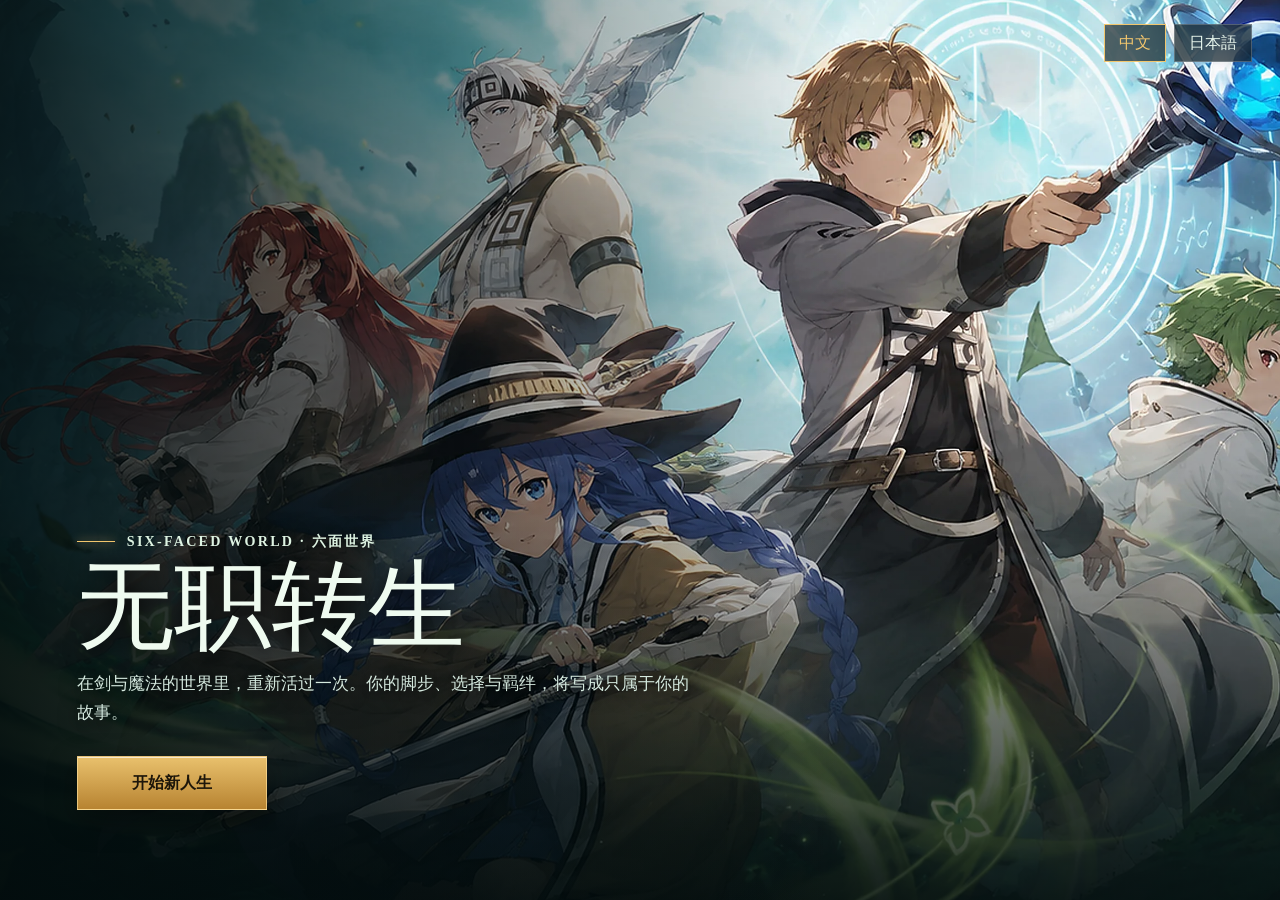
==== index.html @ 90b2d952 "Add playable web game homepage" ====
<!doctype html>
<html lang="zh-CN">
<head>
  <meta charset="utf-8">
  <meta name="viewport" content="width=device-width,initial-scale=1,maximum-scale=1,user-scalable=no">
  <meta name="theme-color" content="#091a1b">
  <title>无职转生：六面世界</title>
  <style>
    :root {
      --ink: #effbf0;
      --muted: #a8beb6;
      --gold: #f2c66d;
      --leaf: #80c98f;
      --mana: #65c9ed;
      --danger: #e66e68;
      --panel: rgba(8, 21, 22, .88);
      --line: rgba(223, 244, 222, .18);
    }
    * { box-sizing: border-box; }
    html, body { width: 100%; height: 100%; margin: 0; overflow: hidden; background: #071415; color: var(--ink); font-family: "Noto Sans SC", "Yu Gothic UI", "Microsoft YaHei UI", sans-serif; letter-spacing: 0; }
    button, input { font: inherit; }
    button { color: inherit; }
    button:focus-visible, input:focus-visible { outline: 2px solid var(--gold); outline-offset: 3px; }
    #game { position: fixed; inset: 0; background: #071415; }
    #game canvas { display: block; image-rendering: auto; }

    .screen { position: fixed; inset: 0; z-index: 30; transition: opacity .45s ease, visibility .45s; }
    .screen.hidden { opacity: 0; visibility: hidden; pointer-events: none; }
    #title-screen { overflow: hidden; background: #071415; }
    #title-screen::after { content: ""; position: absolute; inset: 0; background: linear-gradient(90deg, rgba(2, 12, 13, .88) 0%, rgba(2, 12, 13, .4) 36%, transparent 66%), linear-gradient(0deg, rgba(1, 9, 10, .78) 0%, transparent 48%); pointer-events: none; }
    .title-art { width: 100%; height: 100%; object-fit: cover; object-position: center; transform: scale(1.015); animation: breathe 12s ease-in-out infinite alternate; }
    @keyframes breathe { to { transform: scale(1.045); } }
    .title-copy { position: absolute; z-index: 2; left: clamp(28px, 6vw, 110px); bottom: clamp(40px, 10vh, 104px); width: min(620px, 74vw); text-shadow: 0 3px 20px #000; }
    .world-mark { display: flex; align-items: center; gap: 12px; margin-bottom: 12px; color: #dff4e3; font: 700 clamp(12px, 1.1vw, 15px)/1.2 Georgia, serif; letter-spacing: .16em; }
    .world-mark::before { content: ""; width: 38px; height: 1px; background: var(--gold); box-shadow: 0 0 10px var(--gold); }
    h1 { margin: 0; font-family: Georgia, "Yu Mincho", "Noto Serif SC", serif; font-size: clamp(52px, 7.6vw, 116px); line-height: .92; font-weight: 500; letter-spacing: 0; }
    .title-sub { margin: 18px 0 30px; font-size: clamp(15px, 1.35vw, 21px); color: #d5e9df; line-height: 1.65; }
    .primary { min-width: 190px; height: 54px; border: 1px solid rgba(255, 226, 160, .65); background: linear-gradient(180deg, #e9c16d, #b78331); color: #1d160a; padding: 0 28px; font-weight: 900; cursor: pointer; box-shadow: 0 10px 30px rgba(0,0,0,.35), inset 0 1px rgba(255,255,255,.65); transition: transform .18s, filter .18s; }
    .primary:hover { transform: translateY(-2px); filter: brightness(1.08); }
    .title-actions { display: flex; flex-wrap: wrap; gap: 10px; }
    .secondary { min-width: 156px; height: 54px; border: 1px solid rgba(255,255,255,.34); background: rgba(5,17,18,.64); color: #eef8f0; padding: 0 24px; font-weight: 800; cursor: pointer; backdrop-filter: blur(10px); }
    .secondary:hover { border-color: var(--gold); color: #fff0c2; }
    .top-controls { position: absolute; z-index: 3; top: 24px; right: 28px; display: flex; gap: 8px; }
    .glass-button { height: 38px; min-width: 46px; padding: 0 14px; border: 1px solid rgba(255,255,255,.22); background: rgba(5,16,18,.62); backdrop-filter: blur(12px); cursor: pointer; color: #e7f5ec; }
    .glass-button.active { border-color: var(--gold); color: var(--gold); }

    #creator { display: grid; place-items: center; background: rgba(4, 13, 14, .72); backdrop-filter: blur(16px); }
    .creator-layout { width: min(1040px, 92vw); min-height: min(680px, 84vh); display: grid; grid-template-columns: 44% 56%; background: rgba(6, 20, 20, .95); border: 1px solid var(--line); box-shadow: 0 28px 90px rgba(0,0,0,.6); }
    .creator-visual { position: relative; overflow: hidden; background: url("assets/village-map.png") center/cover; }
    .creator-visual::after { content: ""; position: absolute; inset: 0; background: linear-gradient(0deg, rgba(4,15,15,.9), rgba(4,15,15,.08) 70%); }
    .sprite-preview { position: absolute; z-index: 1; width: 246px; height: 224px; left: 50%; bottom: 86px; transform: translateX(-50%); background: url("assets/player-sheet.png") 0 0 / 400% 400% no-repeat; filter: drop-shadow(0 20px 12px rgba(0,0,0,.55)); image-rendering: pixelated; }
    .creator-visual-label { position: absolute; z-index: 2; left: 28px; bottom: 26px; font-family: Georgia, serif; font-size: 18px; color: var(--gold); }
    .creator-form { padding: clamp(30px, 5vw, 72px); display: flex; flex-direction: column; justify-content: center; }
    .eyebrow { color: var(--gold); font-size: 12px; font-weight: 800; letter-spacing: .14em; }
    .creator-form h2 { margin: 9px 0 32px; font: 500 clamp(30px, 4vw, 48px)/1.1 Georgia, "Noto Serif SC", serif; }
    .field { margin-bottom: 24px; }
    .field > label { display: block; margin-bottom: 9px; font-size: 13px; color: var(--muted); }
    .field input { width: 100%; height: 48px; border: 0; border-bottom: 1px solid var(--line); background: rgba(255,255,255,.04); color: white; padding: 0 14px; }
    .segments { display: grid; grid-template-columns: repeat(3, 1fr); gap: 8px; }
    .segment { min-height: 46px; padding: 8px; border: 1px solid var(--line); background: rgba(255,255,255,.035); cursor: pointer; color: var(--muted); }
    .segment.active { border-color: var(--gold); background: rgba(242,198,109,.12); color: #fff1c8; }
    .creator-actions { display: flex; align-items: center; gap: 14px; margin-top: 10px; }
    .back { border: 0; background: transparent; color: var(--muted); cursor: pointer; padding: 12px; }

    #hud { position: fixed; inset: 0; z-index: 12; pointer-events: none; opacity: 0; transition: opacity .35s; }
    #hud.visible { opacity: 1; }
    .hud-top { position: absolute; top: 18px; left: 20px; right: 20px; display: flex; justify-content: space-between; align-items: flex-start; }
    .identity { display: flex; gap: 10px; align-items: center; padding: 8px 12px 8px 9px; background: linear-gradient(90deg, rgba(5,17,18,.82), rgba(5,17,18,.22)); border-left: 2px solid var(--gold); text-shadow: 0 2px 8px #000; }
    .identity-seal { width: 34px; height: 34px; display: grid; place-items: center; border: 1px solid rgba(242,198,109,.55); color: var(--gold); font: 700 16px Georgia, serif; transform: rotate(45deg); }
    .identity-seal span { transform: rotate(-45deg); }
    .identity strong { display: block; font-size: 15px; }
    .identity small { color: var(--muted); font-size: 11px; }
    .clock { text-align: center; padding: 8px 18px; text-shadow: 0 2px 10px #000; }
    .clock strong { display: block; font: 500 24px Georgia, serif; }
    .clock small { color: #e3efe7; }
    .hud-actions { display: flex; gap: 7px; pointer-events: auto; }
    .icon-btn { width: 42px; height: 42px; border: 1px solid rgba(255,255,255,.22); background: rgba(5,17,18,.76); color: #eaf8ee; cursor: pointer; display: grid; place-items: center; font-size: 16px; }
    .icon-btn:hover { border-color: var(--gold); color: var(--gold); }
    .bars { position: absolute; left: 22px; bottom: 24px; width: 248px; padding: 12px 14px; background: linear-gradient(90deg, rgba(4,15,16,.86), transparent); }
    .bar-row { display: grid; grid-template-columns: 46px 1fr 34px; align-items: center; gap: 8px; margin: 6px 0; font-size: 10px; color: #dcebe1; }
    .track { height: 5px; background: rgba(255,255,255,.14); overflow: hidden; }
    .fill { height: 100%; transition: width .25s; }
    .hp { background: var(--danger); box-shadow: 0 0 8px var(--danger); }
    .mp { background: var(--mana); box-shadow: 0 0 8px var(--mana); }
    .sp { background: var(--leaf); box-shadow: 0 0 8px var(--leaf); }
    .area-name { position: absolute; left: 50%; top: 20%; transform: translate(-50%, -50%); text-align: center; opacity: 0; text-shadow: 0 3px 16px #000; }
    .area-name.show { animation: area 3.2s ease; }
    .area-name strong { display: block; font: 500 clamp(24px, 3vw, 38px) Georgia, "Noto Serif SC", serif; }
    .area-name small { color: var(--gold); }
    @keyframes area { 0% { opacity: 0; transform: translate(-50%, -35%); } 18%, 72% { opacity: 1; transform: translate(-50%, -50%); } 100% { opacity: 0; } }
    .interaction { position: absolute; left: 50%; bottom: 15%; transform: translateX(-50%); display: flex; align-items: center; gap: 9px; padding: 8px 13px; background: rgba(4,15,16,.84); border: 1px solid rgba(255,255,255,.2); opacity: 0; transition: opacity .15s; text-shadow: 0 1px 5px #000; }
    .interaction.show { opacity: 1; }
    .key { width: 25px; height: 25px; display: grid; place-items: center; border: 1px solid rgba(255,255,255,.45); background: rgba(255,255,255,.1); font: 800 12px Georgia, serif; }
    #minimap { position: absolute; right: 22px; bottom: 23px; width: 158px; height: 92px; overflow: hidden; border: 1px solid rgba(255,255,255,.27); box-shadow: 0 8px 24px rgba(0,0,0,.35); background: #17322c center/cover; opacity: .88; }
    #minimap::after { content: ""; position: absolute; inset: 0; box-shadow: inset 0 0 24px rgba(0,0,0,.5); }
    #map-dot { position: absolute; width: 8px; height: 8px; margin: -4px; border-radius: 50%; background: #fff5b8; box-shadow: 0 0 0 3px rgba(242,198,109,.35), 0 0 10px #fff; z-index: 2; }
    .quest-toast { position: absolute; right: 22px; top: 92px; width: min(310px, 31vw); padding: 14px 18px; background: rgba(5,18,19,.88); border-right: 2px solid var(--gold); transform: translateX(calc(100% + 30px)); transition: transform .4s cubic-bezier(.2,.8,.2,1); }
    .quest-toast.show { transform: translateX(0); }
    .quest-toast small { color: var(--gold); font-weight: 800; }
    .quest-toast strong { display: block; margin-top: 4px; font-size: 14px; }
    .objective { position: absolute; right: 22px; top: 78px; width: min(285px, 34vw); padding: 10px 13px; background: linear-gradient(90deg, rgba(5,18,19,.86), rgba(5,18,19,.56)); border-left: 2px solid var(--gold); text-shadow: 0 2px 8px #000; }
    .objective small { display: block; color: var(--gold); font-size: 10px; font-weight: 900; letter-spacing: .1em; }
    .objective-row { display: grid; grid-template-columns: 28px 1fr; align-items: center; gap: 9px; margin-top: 5px; }
    #objective-arrow { display: grid; place-items: center; width: 26px; height: 26px; color: #fff1b9; font-size: 18px; transition: transform .15s linear; }
    #objective-text { font-size: 12px; line-height: 1.45; color: #e5f1e8; }

    #dialogue { position: fixed; z-index: 22; left: 50%; bottom: 26px; width: min(920px, calc(100vw - 36px)); min-height: 188px; transform: translate(-50%, 28px); opacity: 0; visibility: hidden; pointer-events: none; display: grid; grid-template-columns: 166px 1fr; background: rgba(5,17,18,.96); border: 1px solid rgba(222,244,224,.24); box-shadow: 0 22px 70px rgba(0,0,0,.58); transition: .24s ease; }
    #dialogue.open { transform: translate(-50%, 0); opacity: 1; visibility: visible; pointer-events: auto; }
    .portrait { min-height: 188px; background-image: url("assets/npc-portraits.png"); background-size: 200% 200%; background-repeat: no-repeat; background-color: #183028; image-rendering: auto; }
    .portrait.roxy { background-position: 100% 0; }
    .portrait.sylphy { background-position: 0 100%; }
    .portrait.ghislaine { background-position: 100% 100%; }
    .dialogue-copy { padding: 19px 24px 18px; }
    .speaker { color: var(--gold); font: 700 17px Georgia, "Noto Serif SC", serif; }
    .dialogue-copy p { min-height: 46px; margin: 9px 0 14px; color: #e3efe7; font-size: 14px; line-height: 1.75; }
    .choices { display: grid; grid-template-columns: repeat(2, minmax(0, 1fr)); gap: 8px; }
    .choice { min-height: 38px; border: 1px solid var(--line); background: rgba(255,255,255,.04); color: #d8e9de; text-align: left; padding: 8px 12px; cursor: pointer; }
    .choice:hover { border-color: var(--gold); color: #fff2c8; background: rgba(242,198,109,.09); }
    .continue { float: right; border: 0; background: transparent; color: var(--gold); cursor: pointer; padding: 8px 0 2px 18px; }

    #journal { position: fixed; z-index: 25; top: 0; right: 0; width: min(430px, 92vw); height: 100%; padding: 78px 34px 32px; background: rgba(5,17,18,.97); border-left: 1px solid var(--line); box-shadow: -30px 0 70px rgba(0,0,0,.4); transform: translateX(102%); transition: transform .3s ease; }
    #journal.open { transform: translateX(0); }
    #journal h2 { margin: 0 0 28px; font: 500 32px Georgia, "Noto Serif SC", serif; }
    .close-journal { position: absolute; right: 24px; top: 24px; }
    .quest { padding: 16px 0; border-top: 1px solid var(--line); }
    .quest small { color: var(--gold); }
    .quest strong { display: block; margin: 6px 0; }
    .quest p { color: var(--muted); font-size: 13px; line-height: 1.6; margin: 0; }

    #pause-menu { position: fixed; inset: 0; z-index: 45; display: grid; place-items: center; background: rgba(2,10,11,.72); backdrop-filter: blur(12px); opacity: 0; visibility: hidden; transition: opacity .2s, visibility .2s; }
    #pause-menu.open { opacity: 1; visibility: visible; }
    .pause-panel { width: min(470px, calc(100vw - 32px)); padding: 34px; background: rgba(7,22,22,.98); border: 1px solid var(--line); box-shadow: 0 28px 90px rgba(0,0,0,.65); }
    .pause-panel h2 { margin: 8px 0 26px; font: 500 34px Georgia, "Noto Serif SC", serif; }
    .setting { display: grid; grid-template-columns: 1fr auto; align-items: center; gap: 18px; min-height: 48px; border-top: 1px solid var(--line); color: #dce9e0; font-size: 13px; }
    .setting input[type="range"] { width: 150px; accent-color: var(--gold); }
    .toggle { width: 48px; height: 25px; border: 1px solid var(--line); background: #253132; padding: 3px; cursor: pointer; }
    .toggle::after { content: ""; display: block; width: 17px; height: 17px; background: #80908a; transition: transform .18s, background .18s; }
    .toggle.on::after { transform: translateX(23px); background: var(--gold); }
    .pause-actions { display: grid; grid-template-columns: 1fr 1fr; gap: 9px; margin-top: 25px; }
    .pause-actions button { min-height: 46px; border: 1px solid var(--line); background: rgba(255,255,255,.04); cursor: pointer; }
    .pause-actions button:first-child { border-color: rgba(242,198,109,.65); color: var(--gold); }
    #hit-flash { position: fixed; inset: 0; z-index: 18; pointer-events: none; opacity: 0; box-shadow: inset 0 0 120px 28px rgba(220,45,38,.75); }
    #hit-flash.show { animation: hitFlash .36s ease-out; }
    @keyframes hitFlash { 0% { opacity: .85; } 100% { opacity: 0; } }

    #fade { position: fixed; inset: 0; z-index: 50; background: #061315; opacity: 0; visibility: hidden; transition: opacity .35s; pointer-events: none; }
    #fade.on { opacity: 1; visibility: visible; }
    .loading { position: fixed; z-index: 60; left: 50%; bottom: 38px; transform: translateX(-50%); color: #dcece2; font-size: 12px; opacity: 0; transition: opacity .25s; }
    .loading.show { opacity: 1; }

    @media (max-width: 720px) {
      #creator { display: block; overflow-y: auto; padding: 22px 16px; }
      #creator.hidden { display: grid; }
      .creator-layout { grid-template-columns: 1fr; width: 100%; min-height: 100%; margin: 0 auto; }
      .creator-visual { min-height: 230px; }
      .sprite-preview { width: 164px; height: 149px; bottom: 42px; }
      .creator-form { padding: 28px; }
      .creator-form h2 { margin-bottom: 20px; }
      #dialogue { grid-template-columns: 112px 1fr; }
      .portrait { min-height: 172px; }
      .choices { grid-template-columns: 1fr; }
      #minimap { width: 130px; height: 78px; }
      .bars { width: 210px; }
      .clock { display: none; }
      .quest-toast { width: 58vw; }
      .objective { top: 72px; right: 14px; width: 58vw; }
    }
  </style>
</head>
<body>
  <div id="game" aria-label="六面世界游戏画面"></div>

  <section id="title-screen" class="screen">
    <img class="title-art" src="assets/title.webp" alt="无职转生主要角色与六面世界">
    <div class="top-controls" aria-label="语言选择">
      <button class="glass-button lang active" data-lang="zh">中文</button>
      <button class="glass-button lang" data-lang="ja">日本語</button>
    </div>
    <div class="title-copy">
      <div class="world-mark" data-t="worldMark">SIX-FACED WORLD</div>
      <h1 data-t="title">无职转生</h1>
      <p class="title-sub" data-t="subtitle">在剑与魔法的世界里，重新活过一次。你的脚步、选择与羁绊，将写成只属于你的故事。</p>
      <div class="title-actions">
        <button id="new-game" class="primary" data-t="newGame">开始新人生</button>
        <button id="continue-game" class="secondary" data-t="continueGame" hidden>继续旅程</button>
      </div>
    </div>
  </section>

  <section id="creator" class="screen hidden" aria-label="角色创建">
    <div class="creator-layout">
      <div class="creator-visual">
        <div class="sprite-preview"></div>
        <div class="creator-visual-label" data-t="origin">阿斯拉王国 · 菲托亚领</div>
      </div>
      <div class="creator-form">
        <div class="eyebrow" data-t="chapter">PROLOGUE · 新的生命</div>
        <h2 data-t="who">你将如何被这个世界记住？</h2>
        <div class="field">
          <label for="hero-name" data-t="name">名字</label>
          <input id="hero-name" maxlength="12" value="鲁迪" autocomplete="off">
        </div>
        <div class="field">
          <label data-t="aptitude">魔力资质</label>
          <div class="segments" id="aptitude">
            <button class="segment active" data-value="water" data-t="water">水圣级</button>
            <button class="segment" data-value="earth" data-t="earth">土魔术</button>
            <button class="segment" data-value="sword" data-t="sword">剑神流</button>
          </div>
        </div>
        <div class="field">
          <label data-t="nature">处世方式</label>
          <div class="segments" id="nature">
            <button class="segment active" data-value="kind" data-t="kind">温柔</button>
            <button class="segment" data-value="bold" data-t="bold">果断</button>
            <button class="segment" data-value="curious" data-t="curious">好奇</button>
          </div>
        </div>
        <div class="creator-actions">
          <button id="enter-world" class="primary" data-t="enter">踏入六面世界</button>
          <button id="creator-back" class="back" data-t="back">返回</button>
        </div>
      </div>
    </div>
  </section>

  <div id="hud">
    <div class="hud-top">
      <div class="identity">
        <div class="identity-seal"><span id="seal">鲁</span></div>
        <div><strong id="hud-name">鲁迪</strong><small id="hud-rank">初级冒险者 · 水魔术士</small></div>
      </div>
      <div class="clock"><strong id="clock">08:10</strong><small id="day">甲龙历 407年 · 春 · 3日</small></div>
      <div class="hud-actions">
        <button id="journal-button" class="icon-btn" title="任务记录" aria-label="任务记录">◆</button>
        <button id="sound-button" class="icon-btn" title="声音" aria-label="声音">♪</button>
        <button id="lang-button" class="icon-btn" title="中文 / 日本語" aria-label="切换语言">文</button>
        <button id="pause-button" class="icon-btn" title="设置" aria-label="设置">Ⅱ</button>
      </div>
    </div>
    <div class="bars">
      <div class="bar-row"><span>HP</span><div class="track"><div id="hp" class="fill hp" style="width:100%"></div></div><b id="hpv">100</b></div>
      <div class="bar-row"><span>MP</span><div class="track"><div id="mp" class="fill mp" style="width:100%"></div></div><b id="mpv">100</b></div>
      <div class="bar-row"><span>ST</span><div class="track"><div id="sp" class="fill sp" style="width:100%"></div></div><b id="spv">100</b></div>
    </div>
    <div id="area-name" class="area-name"><strong></strong><small></small></div>
    <div id="interaction" class="interaction"><span class="key">E</span><span></span></div>
    <div id="minimap"><div id="map-dot"></div></div>
    <div id="quest-toast" class="quest-toast"><small id="quest-label">任务更新</small><strong></strong></div>
    <div class="objective"><small data-t="mainQuest">MAIN QUEST · 主线</small><div class="objective-row"><span id="objective-arrow">◆</span><span id="objective-text"></span></div></div>
  </div>

  <div id="dialogue" role="dialog" aria-modal="true" aria-live="polite">
    <div id="portrait" class="portrait"></div>
    <div class="dialogue-copy">
      <div id="speaker" class="speaker"></div>
      <p id="dialogue-text"></p>
      <div id="choices" class="choices"></div>
      <button id="continue" class="continue" hidden data-t="continue">继续</button>
    </div>
  </div>

  <aside id="journal">
    <button id="journal-close" class="icon-btn close-journal" aria-label="关闭">×</button>
    <div class="eyebrow" data-t="adventureLog">ADVENTURE LOG</div>
    <h2 data-t="journal">旅途记录</h2>
    <div id="quest-list"></div>
  </aside>
  <section id="pause-menu" aria-label="设置菜单">
    <div class="pause-panel">
      <div class="eyebrow" data-t="system">SYSTEM</div>
      <h2 data-t="pause">暂停与设置</h2>
      <div class="setting"><span data-t="sfxVolume">效果音量</span><input id="sfx-volume" type="range" min="0" max="100" value="70"></div>
      <div class="setting"><span data-t="cameraShake">镜头震动</span><button id="shake-toggle" class="toggle on" aria-label="镜头震动"></button></div>
      <div class="setting"><span data-t="effectsQuality">技能粒子</span><button id="effects-toggle" class="toggle on" aria-label="技能粒子"></button></div>
      <div class="pause-actions">
        <button id="resume-button" data-t="resume">返回游戏</button>
        <button id="title-button" data-t="returnTitle">返回标题</button>
      </div>
    </div>
  </section>
  <div id="hit-flash"></div>
  <div id="fade"></div>
  <div id="loading" class="loading" data-t="loading">世界正在展开…</div>

  <script src="assets/phaser.min.js"></script>
  <script>
  (() => {
    'use strict';

    const $ = (s) => document.querySelector(s);
    const $$ = (s) => [...document.querySelectorAll(s)];
    const I18N = {
      zh: {
        worldMark: 'SIX-FACED WORLD · 六面世界', title: '无职转生',
        subtitle: '在剑与魔法的世界里，重新活过一次。你的脚步、选择与羁绊，将写成只属于你的故事。',
        newGame: '开始新人生', continueGame: '继续旅程', origin: '阿斯拉王国 · 菲托亚领', chapter: 'PROLOGUE · 新的生命',
        who: '你将如何被这个世界记住？', name: '名字', aptitude: '魔力资质', water: '水圣级', earth: '土魔术', sword: '剑神流',
        nature: '处世方式', kind: '温柔', bold: '果断', curious: '好奇', enter: '踏入六面世界', back: '返回',
        continue: '继续', adventureLog: 'ADVENTURE LOG', journal: '旅途记录', loading: '世界正在展开…', questUpdate: '任务更新',
        village: '布埃纳村', villageSub: '阿斯拉王国 · 菲托亚领', forest: '静谧之森', forestSub: '菲托亚领 · 东部遗迹',
        talk: '交谈', inspect: '调查', travel: '前往静谧之森', returnVillage: '返回布埃纳村',
        paul: '保罗', roxy: '洛琪希', sylphy: '希露菲', ghislaine: '基列奴', crystal: '古代魔力结晶',
        rankWater: '初级冒险者 · 水魔术士', rankEarth: '初级冒险者 · 土魔术士', rankSword: '初级冒险者 · 剑士', date: '甲龙历 407年 · 春 · 3日',
        noQuest: '村庄的一天', noQuestDesc: '自由探索布埃纳村，与熟悉的人交谈。',
        forestQuest: '森林里的魔力波动', forestQuestDesc: '穿过东门，调查静谧之森深处的古代遗迹。',
        trainingQuest: '剑士的基本功', trainingQuestDesc: '在训练场向保罗证明你的决心。',
        roxyQuest: '无咏唱的可能', roxyQuestDesc: '在森林遗迹附近施展三次你的得意技。',
        resolvedQuest: '遗迹的回应', resolvedQuestDesc: '古代结晶与你的魔力产生了共鸣。返回村庄寻找洛琪希。',
        complete: '已完成', active: '进行中', fainted: '你失去了意识，被巡逻队送回了布埃纳村。',
        mainQuest: 'MAIN QUEST · 主线', system: 'SYSTEM', pause: '暂停与设置', sfxVolume: '效果音量', cameraShake: '镜头震动', effectsQuality: '技能粒子', resume: '返回游戏', returnTitle: '返回标题',
        objectiveRoxy: '前往村西空地，与洛琪希交谈', objectiveGate: '从村庄东门前往静谧之森', objectiveCrystal: '调查森林东部的古代魔力结晶', objectiveReturn: '返回布埃纳村向洛琪希报告', objectiveFree: '探索六面世界，寻找新的相遇',
        roxyReturnText: '你身上的魔力痕迹变了。遗迹里发生了什么？', roxyReturnChoice: '把红色天空与未来回声告诉她。', roxyReturnOutcome: '……我明白了。这不是普通的遗迹。谢谢你平安回来，接下来我们一起调查。',
        roxyAdviceWater: '请不要勉强。接近结晶后，用无咏唱的水球试着与它共鸣。',
        roxyAdviceEarth: '请不要勉强。接近结晶后，用无咏唱的岩弹试着与它共鸣。',
        roxyAdviceSword: '请不要勉强。接近结晶后，把斗气集中在剑锋上试着与它共鸣。'
      },
      ja: {
        worldMark: 'SIX-FACED WORLD · 六面世界', title: '無職転生',
        subtitle: '剣と魔法の世界で、もう一度生きる。歩みも選択も絆も、あなただけの物語になる。',
        newGame: '新しい人生を始める', continueGame: '旅を続ける', origin: 'アスラ王国・フィットア領', chapter: 'PROLOGUE · 新たな命',
        who: 'この世界に、どんな名を残しますか？', name: '名前', aptitude: '魔術の素質', water: '水聖級', earth: '土魔術', sword: '剣神流',
        nature: '生き方', kind: '優しい', bold: '果断', curious: '好奇心', enter: '六面世界へ', back: '戻る',
        continue: '続ける', adventureLog: 'ADVENTURE LOG', journal: '旅の記録', loading: '世界が広がっている…', questUpdate: '任務更新',
        village: 'ブエナ村', villageSub: 'アスラ王国・フィットア領', forest: '静謐の森', forestSub: 'フィットア領・東部遺跡',
        talk: '話す', inspect: '調べる', travel: '静謐の森へ', returnVillage: 'ブエナ村へ戻る',
        paul: 'パウロ', roxy: 'ロキシー', sylphy: 'シルフィ', ghislaine: 'ギレーヌ', crystal: '古代魔力結晶',
        rankWater: '初級冒険者・水魔術師', rankEarth: '初級冒険者・土魔術師', rankSword: '初級冒険者・剣士', date: '甲龍歴407年・春・3日',
        noQuest: '村の一日', noQuestDesc: 'ブエナ村を自由に歩き、懐かしい人々と話そう。',
        forestQuest: '森の魔力変動', forestQuestDesc: '東門を抜け、静謐の森の古代遺跡を調べる。',
        trainingQuest: '剣士の基礎', trainingQuestDesc: '訓練場でパウロに覚悟を示す。',
        roxyQuest: '無詠唱の可能性', roxyQuestDesc: '森の遺跡付近で得意技を三回使う。',
        resolvedQuest: '遺跡の返答', resolvedQuestDesc: '古代結晶があなたの魔力に共鳴した。村へ戻りロキシーを探そう。',
        complete: '完了', active: '進行中', fainted: '意識を失い、巡回隊にブエナ村まで運ばれた。',
        mainQuest: 'MAIN QUEST · メイン', system: 'SYSTEM', pause: 'ポーズ・設定', sfxVolume: '効果音', cameraShake: 'カメラ振動', effectsQuality: 'スキル粒子', resume: 'ゲームへ戻る', returnTitle: 'タイトルへ',
        objectiveRoxy: '村の西側でロキシーと話す', objectiveGate: '村の東門から静謐の森へ向かう', objectiveCrystal: '森の東部にある古代魔力結晶を調べる', objectiveReturn: 'ブエナ村へ戻りロキシーに報告する', objectiveFree: '六面世界を探索し、新たな出会いを探す',
        roxyReturnText: 'あなたに残る魔力の痕跡が変わっています。遺跡で何があったのですか？', roxyReturnChoice: '赤い空と未来の残響について話す。', roxyReturnOutcome: '……分かりました。普通の遺跡ではありません。無事に戻ってくれてありがとう。次は一緒に調べましょう。',
        roxyAdviceWater: '無理は禁物です。結晶に近づいたら、無詠唱の水球で共鳴を試してください。',
        roxyAdviceEarth: '無理は禁物です。結晶に近づいたら、無詠唱の岩弾で共鳴を試してください。',
        roxyAdviceSword: '無理は禁物です。結晶に近づいたら、闘気を剣先に集めて共鳴を試してください。'
      }
    };

    const QUERY = new URLSearchParams(location.search);
    const state = {
      lang: localStorage.getItem('sixworld-lang') || 'zh',
      name: '鲁迪', aptitude: 'water', nature: 'kind', area: 'village',
      hp: 100, mp: 100, stamina: 100, minute: 490, day: 3,
      quests: { welcome: 'active' }, flags: {}, positions: {}, magicCasts: 0,
      dialogOpen: false, sound: true, paused: false,
      settings: { volume: .7, shake: true, effects: true }
    };
    let gameStarted = false;

    const DIALOGUE = {
      paul: {
        zh: { name: '保罗', text: '脚步比昨天稳了。不过，真正的剑士不是追着胜负跑，而是在出剑前就知道自己要保护什么。', choices: [
          ['请教我今天的训练。', '好。先去东边的训练场挥剑一百次，回来时别让我看见你在数数。'],
          ['我更想用魔术战斗。', '剑不一定是答案，但距离被拉近时，它能给你多一次选择。记住这个就够了。'] ] },
        ja: { name: 'パウロ', text: '昨日より足運びがいい。だが本当の剣士は勝ちを追うんじゃない。剣を抜く前から、何を守るか知っている。', choices: [
          ['今日の稽古を教えて。', 'よし。東の訓練場で百回振れ。戻るまで数を数えている顔は見せるなよ。'],
          ['魔術で戦いたい。', '剣が答えとは限らん。だが間合いを詰められた時、もう一つの選択をくれる。'] ] }
      },
      roxy: {
        zh: { name: '洛琪希', text: '东边森林的魔力流向变了。不是自然现象……那座遗迹似乎在回应某个人。', choices: [
          ['我去调查。', '请不要勉强。接近结晶后，用无咏唱的水球试着与它共鸣。'],
          ['老师会担心我吗？', '身为老师，担心学生是理所当然的。只是……也请你平安回来。'] ] },
        ja: { name: 'ロキシー', text: '東の森で魔力の流れが変わりました。自然現象ではありません。あの遺跡が、誰かに応えているようです。', choices: [
          ['調べに行きます。', '無理は禁物です。結晶に近づいたら、無詠唱の水球で共鳴を試してください。'],
          ['先生は心配ですか？', '教師が生徒を心配するのは当然です。その……無事に戻ってきてください。'] ] }
      },
      sylphy: {
        zh: { name: '希露菲', text: '村外的风带着雨后的味道。要是你准备去森林，我可以把治愈魔术编进护符里。', choices: [
          ['谢谢，我们一起去吧。', '嗯！我会跟到桥边。再深的地方……你要答应我小心一点。'],
          ['留在村里等我。', '那我就在这里。回来时先让我看看有没有受伤，好吗？'] ] },
        ja: { name: 'シルフィ', text: '村の外の風、雨上がりの匂いがする。森へ行くなら、治癒魔術をお守りに編み込めるよ。', choices: [
          ['ありがとう。一緒に行こう。', 'うん！橋までは一緒に行く。その先は……絶対に気をつけてね。'],
          ['村で待っていて。', 'ここで待ってる。戻ったら、まず怪我がないか見せてね。'] ] }
      },
      ghislaine: {
        zh: { name: '基列奴', text: '森林里有三只魔物。风向、足迹、气味，它们都在告诉你敌人在哪里。先观察，再拔剑。', choices: [
          ['我会正面击破。', '有胆量。别把胆量用来替代判断。'],
          ['我会避开它们。', '能不战而达成目的，也是强者的选择。'] ] },
        ja: { name: 'ギレーヌ', text: '森に魔物が三体いる。風向き、足跡、匂い。すべてが敵の居場所を教える。まず見ろ。それから剣を抜け。', choices: [
          ['正面から倒す。', '度胸はある。だが判断の代わりにするな。'],
          ['戦わずに避ける。', '戦わず目的を果たすのも、強者の選択だ。'] ] }
      },
      crystal: {
        zh: { name: '古代魔力结晶', text: '指尖触及冰冷表面时，庞大的记忆掠过意识。远方的天空裂开，红色光芒笼罩菲托亚领。', choices: [
          ['把魔力注入结晶。', '结晶回应了你的魔力。某种尚未发生的灾难，留下了未来的回声。'],
          ['立刻收回手。', '光芒熄灭了，但那一瞬间看到的景象仍烙印在记忆里。'] ] },
        ja: { name: '古代魔力結晶', text: '冷たい表面に指が触れた瞬間、膨大な記憶が意識をよぎる。遠い空が裂け、赤い光がフィットア領を覆った。', choices: [
          ['魔力を注ぐ。', '結晶はあなたの魔力に応えた。まだ起きていない災厄が、未来から残響を送っている。'],
          ['すぐに手を離す。', '光は消えた。だが一瞬見えた景色は、記憶に焼き付いている。'] ] }
      }
    };

    function tr(key) { return I18N[state.lang][key] || key; }
    function rankText() {
      return tr(state.aptitude === 'earth' ? 'rankEarth' : state.aptitude === 'sword' ? 'rankSword' : 'rankWater');
    }

    function syncStateUI() {
      $('#hero-name').value = state.name;
      $('#hud-name').textContent = state.name;
      $('#seal').textContent = [...state.name][0] || 'R';
      $('#hud-rank').textContent = rankText();
      ['aptitude', 'nature'].forEach(group => {
        const value = state[group];
        $(`#${group}`).querySelectorAll('.segment').forEach(button => button.classList.toggle('active', button.dataset.value === value));
      });
      $('#sound-button').textContent = state.sound ? '♪' : '×';
      $('#sfx-volume').value = Math.round((state.settings?.volume ?? .7) * 100);
      $('#shake-toggle').classList.toggle('on', state.settings?.shake !== false);
      $('#effects-toggle').classList.toggle('on', state.settings?.effects !== false);
      updateJournal();
      updateObjective();
    }

    function resetNewGame() {
      Object.assign(state, {
        name: state.lang === 'zh' ? '鲁迪' : 'ルディ', aptitude: 'water', nature: 'kind', area: 'village',
        hp: 100, mp: 100, stamina: 100, minute: 490, day: 3,
        quests: { welcome: 'active' }, flags: {}, positions: {}, magicCasts: 0, dialogOpen: false, paused: false
      });
      syncStateUI();
    }

    function applyLanguage(lang) {
      state.lang = lang;
      localStorage.setItem('sixworld-lang', lang);
      document.documentElement.lang = lang === 'zh' ? 'zh-CN' : 'ja';
      $$('[data-t]').forEach(el => { const key = el.dataset.t; if (I18N[lang][key]) el.textContent = I18N[lang][key]; });
      $$('.lang').forEach(b => b.classList.toggle('active', b.dataset.lang === lang));
      $('#hud-rank').textContent = rankText();
      $('#day').textContent = tr('date');
      $('#quest-label').textContent = tr('questUpdate');
      updateJournal();
      updateObjective();
      if (window.currentWorld) showArea(state.area);
    }

    function setScreen(id) {
      ['#title-screen', '#creator'].forEach(sel => $(sel).classList.add('hidden'));
      if (id) $(id).classList.remove('hidden');
    }

    function selectSegment(container, button) {
      container.querySelectorAll('.segment').forEach(x => x.classList.remove('active'));
      button.classList.add('active');
    }

    $$('.lang').forEach(btn => btn.addEventListener('click', () => applyLanguage(btn.dataset.lang)));
    $('#new-game').addEventListener('click', () => { resetNewGame(); setScreen('#creator'); });
    $('#continue-game').addEventListener('click', () => { if (loadGame()) beginGame(true); });
    $('#creator-back').addEventListener('click', () => setScreen('#title-screen'));
    $('#aptitude').addEventListener('click', e => { if (e.target.matches('.segment')) { selectSegment(e.currentTarget, e.target); state.aptitude = e.target.dataset.value; $('#hud-rank').textContent = rankText(); } });
    $('#nature').addEventListener('click', e => { if (e.target.matches('.segment')) { selectSegment(e.currentTarget, e.target); state.nature = e.target.dataset.value; } });
    $('#lang-button').addEventListener('click', () => applyLanguage(state.lang === 'zh' ? 'ja' : 'zh'));
    $('#journal-button').addEventListener('click', () => $('#journal').classList.add('open'));
    $('#journal-close').addEventListener('click', () => $('#journal').classList.remove('open'));
    $('#sound-button').addEventListener('click', () => { state.sound = !state.sound; $('#sound-button').textContent = state.sound ? '♪' : '×'; });
    $('#pause-button').addEventListener('click', () => setPaused(true));
    $('#resume-button').addEventListener('click', () => setPaused(false));
    $('#title-button').addEventListener('click', () => {
      saveGame();
      setPaused(false);
      gameStarted = false;
      $('#hud').classList.remove('visible');
      setScreen('#title-screen');
      window.currentWorld?.physics.pause();
    });
    $('#sfx-volume').addEventListener('input', event => { state.settings.volume = Number(event.target.value) / 100; state.sound = state.settings.volume > 0; $('#sound-button').textContent = state.sound ? '♪' : '×'; });
    $('#shake-toggle').addEventListener('click', () => { state.settings.shake = !state.settings.shake; $('#shake-toggle').classList.toggle('on', state.settings.shake); });
    $('#effects-toggle').addEventListener('click', () => { state.settings.effects = !state.settings.effects; $('#effects-toggle').classList.toggle('on', state.settings.effects); });

    function setPaused(value) {
      if (!gameStarted && value) return;
      state.paused = value;
      $('#pause-menu').classList.toggle('open', value);
      if (window.currentWorld) {
        if (value) window.currentWorld.physics.pause();
        else if (!state.dialogOpen) window.currentWorld.physics.resume();
      }
      requestAnimationFrame(() => (value ? $('#resume-button') : document.body).focus());
    }

    window.addEventListener('keydown', event => {
      if (event.key !== 'Escape' || !gameStarted) return;
      event.preventDefault();
      if (state.dialogOpen) closeDialogue();
      else if ($('#journal').classList.contains('open')) $('#journal').classList.remove('open');
      else setPaused(!state.paused);
    });

    function updateJournal() {
      const rows = [];
      const add = (status, title, desc) => rows.push(`<div class="quest"><small>${status === 'done' ? tr('complete') : tr('active')}</small><strong>${title}</strong><p>${desc}</p></div>`);
      add(state.quests.welcome || 'active', tr('noQuest'), tr('noQuestDesc'));
      if (state.quests.forest) {
        const returning = state.quests.forest === 'return';
        add(state.quests.forest === 'done' ? 'done' : 'active', tr(returning || state.quests.forest === 'done' ? 'resolvedQuest' : 'forestQuest'), tr(returning || state.quests.forest === 'done' ? 'resolvedQuestDesc' : 'forestQuestDesc'));
      }
      if (state.quests.training) add(state.quests.training, tr('trainingQuest'), tr('trainingQuestDesc'));
      if (state.quests.roxy) add(state.quests.roxy, tr('roxyQuest'), tr('roxyQuestDesc'));
      $('#quest-list').innerHTML = rows.join('');
    }

    function updateObjective(scene = window.currentWorld) {
      let key = 'objectiveFree', targetArea = state.area, target = null;
      if (!state.quests.forest) { key = 'objectiveRoxy'; targetArea = 'village'; target = { x: 555, y: 445 }; }
      else if (state.quests.forest === 'return') { key = 'objectiveReturn'; targetArea = 'village'; target = { x: 555, y: 445 }; }
      else if (state.quests.forest !== 'done' && state.area === 'village') { key = 'objectiveGate'; targetArea = 'village'; target = { x: 1760, y: 390 }; }
      else if (state.quests.forest !== 'done') { key = 'objectiveCrystal'; targetArea = 'forest'; target = { x: 1585, y: 570 }; }
      $('#objective-text').textContent = tr(key);
      const arrow = $('#objective-arrow');
      if (scene?.player && target && targetArea === state.area) {
        const angle = Math.atan2(target.y - scene.player.y, target.x - scene.player.x) * 180 / Math.PI + 90;
        arrow.textContent = '▲';
        arrow.style.transform = `rotate(${angle}deg)`;
      } else {
        arrow.textContent = '◆';
        arrow.style.transform = 'none';
      }
    }

    let toastTimer;
    function questToast(title) {
      $('#quest-toast strong').textContent = title;
      $('#quest-toast').classList.add('show');
      clearTimeout(toastTimer);
      toastTimer = setTimeout(() => $('#quest-toast').classList.remove('show'), 3200);
      updateJournal();
    }

    function showArea(area) {
      const box = $('#area-name');
      box.querySelector('strong').textContent = tr(area);
      box.querySelector('small').textContent = tr(area + 'Sub');
      box.classList.remove('show');
      void box.offsetWidth;
      box.classList.add('show');
      $('#minimap').style.backgroundImage = `url("assets/${area === 'village' ? 'village-map.png' : 'forest-map.png'}")`;
    }

    function getDialogueEntry(id) {
      if (id === 'roxy' && state.quests.forest === 'return') {
        return { name: tr('roxy'), text: tr('roxyReturnText'), choices: [[tr('roxyReturnChoice'), tr('roxyReturnOutcome')]] };
      }
      return DIALOGUE[id][state.lang];
    }

    function openDialogue(id) {
      const entry = getDialogueEntry(id);
      state.dialogOpen = true;
      $('#portrait').className = 'portrait ' + (id === 'paul' ? '' : id);
      $('#speaker').textContent = entry.name;
      $('#dialogue-text').textContent = entry.text;
      $('#continue').hidden = true;
      $('#choices').innerHTML = '';
      entry.choices.forEach((choice, i) => {
        const b = document.createElement('button');
        b.className = 'choice';
        b.textContent = choice[0];
        b.addEventListener('click', () => resolveDialogue(id, i));
        $('#choices').appendChild(b);
      });
      $('#dialogue').classList.add('open');
      $('#hud').inert = true;
      $('#journal').inert = true;
      window.currentWorld?.pauseForDialogue();
      requestAnimationFrame(() => $('#choices .choice')?.focus());
    }

    function resolveDialogue(id, index) {
      const entry = getDialogueEntry(id);
      const returningToRoxy = id === 'roxy' && state.quests.forest === 'return';
      const outcome = id === 'roxy' && index === 0 && !returningToRoxy
        ? tr(state.aptitude === 'earth' ? 'roxyAdviceEarth' : state.aptitude === 'sword' ? 'roxyAdviceSword' : 'roxyAdviceWater')
        : entry.choices[index][1];
      $('#dialogue-text').textContent = outcome;
      $('#choices').innerHTML = '';
      $('#continue').hidden = false;
      if (id === 'roxy' && !state.quests.forest) {
        state.quests.welcome = 'done'; state.quests.forest = 'active'; state.quests.roxy = 'active'; questToast(tr('forestQuest'));
      }
      if (id === 'paul' && !state.quests.training) { state.quests.training = 'active'; questToast(tr('trainingQuest')); }
      if (id === 'crystal') { state.quests.forest = 'return'; state.flags.crystal = true; questToast(tr('resolvedQuest')); }
      if (id === 'roxy' && state.quests.forest === 'return') { state.quests.forest = 'done'; state.flags.reported = true; questToast(tr('complete') + ' · ' + tr('forestQuest')); }
      saveGame();
      requestAnimationFrame(() => $('#continue').focus());
    }

    function closeDialogue() {
      state.dialogOpen = false;
      $('#dialogue').classList.remove('open');
      $('#hud').inert = false;
      $('#journal').inert = false;
      window.currentWorld?.resumeAfterDialogue();
      document.body.focus();
    }
    $('#continue').addEventListener('click', closeDialogue);
    $('#dialogue').addEventListener('keydown', event => {
      if (!['ArrowUp', 'ArrowDown'].includes(event.key)) return;
      const buttons = [...$('#dialogue').querySelectorAll('button:not([hidden])')];
      if (!buttons.length) return;
      event.preventDefault();
      const current = Math.max(0, buttons.indexOf(document.activeElement));
      const step = event.key === 'ArrowDown' ? 1 : -1;
      buttons[(current + step + buttons.length) % buttons.length].focus();
    });

    function saveGame() {
      if (!gameStarted) return;
      const data = { ...state };
      delete data.dialogOpen;
      localStorage.setItem('sixworld-save', JSON.stringify(data));
      $('#continue-game').hidden = false;
    }

    function loadGame() {
      try {
        const saved = JSON.parse(localStorage.getItem('sixworld-save'));
        if (!saved) return false;
        Object.assign(state, saved, {
          quests: { welcome: 'active', ...(saved.quests || {}) },
          flags: { ...(saved.flags || {}) }, positions: { ...(saved.positions || {}) },
          settings: { ...state.settings, ...(saved.settings || {}) }, dialogOpen: false, paused: false
        });
        syncStateUI();
        return true;
      } catch (_) { return false; }
    }

    class BootScene extends Phaser.Scene {
      constructor() { super('boot'); }
      preload() {
        $('#loading').classList.add('show');
        this.load.image('village', 'assets/village-map.png');
        this.load.image('forest', 'assets/forest-map.png');
        this.load.image('magicCircle', 'assets/magic-circle.png');
        this.load.spritesheet('player', 'assets/player-sheet-aligned.png', { frameWidth: 328, frameHeight: 299 });
        this.load.spritesheet('npcs', 'assets/npc-sheet-aligned.png', { frameWidth: 307, frameHeight: 319 });
        this.load.spritesheet('spirit', 'assets/spirit-sheet.png', { frameWidth: 543, frameHeight: 724 });
      }
      create() {
        const make = (key, frames, rate = 7) => {
          if (!this.anims.exists(key)) this.anims.create({ key, frames: this.anims.generateFrameNumbers(frames.texture, { start: frames.start, end: frames.end }), frameRate: rate, repeat: -1 });
        };
        make('walk-down', { texture: 'player', start: 0, end: 3 }, 10);
        make('walk-left', { texture: 'player', start: 4, end: 7 }, 10);
        make('walk-right', { texture: 'player', start: 8, end: 11 }, 10);
        make('walk-up', { texture: 'player', start: 12, end: 15 }, 10);
        ['paul','roxy','sylphy','ghislaine'].forEach((id, row) => make('idle-' + id, { texture: 'npcs', start: row * 4, end: row * 4 + 3 }, 3));
        make('spirit-float', { texture: 'spirit', start: 0, end: 3 }, 4);
        $('#loading').classList.remove('show');
        state.area = QUERY.get('area') || state.area;
        this.scene.start('world', { area: state.area });
      }
    }

    class WorldScene extends Phaser.Scene {
      constructor() { super('world'); }
      init(data) { this.area = data.area || 'village'; }
      create() {
        window.currentWorld = this;
        this.W = 1920; this.H = 1080;
        this.physics.world.setBounds(0, 0, this.W, this.H);
        this.cameras.main.setBounds(0, 0, this.W, this.H);
        this.add.image(this.W / 2, this.H / 2, this.area).setDisplaySize(this.W, this.H);
        this.createOcclusionLayers();
        this.addAtmosphere();
        this.blockers = this.physics.add.staticGroup();
        this.createBlockers();
        const spawn = this.area === 'village' ? { x: 965, y: 845 } : { x: 230, y: 570 };
        if (state.flags.resumePosition && state.positions?.[this.area]) Object.assign(spawn, state.positions[this.area]);
        const previewSpawns = {
          home: { x: 965, y: 845 }, paul: { x: 1390, y: 455 }, roxy: { x: 640, y: 470 }, sylphy: { x: 785, y: 555 },
          ghislaine: { x: 1460, y: 770 }, forestGate: { x: 1685, y: 405 }, crystal: { x: 1485, y: 610 }, combat: { x: 1160, y: 475 }
        };
        if (QUERY.get('spawn') && previewSpawns[QUERY.get('spawn')]) Object.assign(spawn, previewSpawns[QUERY.get('spawn')]);
        if (state.flags.nextSpawn) { Object.assign(spawn, state.flags.nextSpawn); delete state.flags.nextSpawn; }
        delete state.flags.resumePosition;
        this.player = this.physics.add.sprite(spawn.x, spawn.y, 'player', 0).setScale(.265).setDepth(spawn.y);
        this.player.body.setSize(118, 86).setOffset(105, 194);
        this.player.setCollideWorldBounds(true);
        this.physics.add.collider(this.player, this.blockers);
        this.facing = 'down';
        this.interactables = [];
        this.createWorldActors();
        this.keys = this.input.keyboard.addKeys({ up:'W', down:'S', left:'A', right:'D', up2:'UP', down2:'DOWN', left2:'LEFT', right2:'RIGHT', run:'SHIFT', interact:'E', magic:'Q', attack:'F', journal:'J', escape:'ESC' });
        this.onInteractKey = () => { if (!state.dialogOpen && !state.paused) this.interact(); };
        this.onMagicKey = () => { if (!state.dialogOpen && !state.paused) this.castMagic(); };
        this.onAttackKey = () => { if (!state.dialogOpen && !state.paused) this.melee(); };
        this.onJournalKey = () => { if (!state.dialogOpen && !state.paused) $('#journal').classList.toggle('open'); };
        this.input.keyboard.on('keydown-E', this.onInteractKey);
        this.input.keyboard.on('keydown-Q', this.onMagicKey);
        this.input.keyboard.on('keydown-F', this.onAttackKey);
        this.input.keyboard.on('keydown-J', this.onJournalKey);
        this.projectiles = this.physics.add.group();
        this.nextStepAt = 0;
        this.nextHudAt = 0;
        this.cameras.main.startFollow(this.player, true, .085, .085);
        this.setCameraZoom();
        this.scale.on('resize', this.setCameraZoom, this);
        this.time.delayedCall(250, () => showArea(this.area));
        this.time.addEvent({ delay: 4000, loop: true, callback: saveGame });
        this.events.once(Phaser.Scenes.Events.SHUTDOWN, () => {
          this.scale.off('resize', this.setCameraZoom, this);
          if (this.resizeShade) this.scale.off('resize', this.resizeShade);
          this.input.keyboard.off('keydown-E', this.onInteractKey);
          this.input.keyboard.off('keydown-Q', this.onMagicKey);
          this.input.keyboard.off('keydown-F', this.onAttackKey);
          this.input.keyboard.off('keydown-J', this.onJournalKey);
        });
        document.body.dataset.scene = this.area;
      }

      setCameraZoom() {
        const w = this.scale.width, h = this.scale.height;
        const zoom = Phaser.Math.Clamp(Math.max(w / 1920, h / 1080) * 1.12, .78, 1.16);
        this.cameras.main.setZoom(zoom);
      }

      addAtmosphere() {
        const g = this.add.graphics();
        g.fillStyle(this.area === 'village' ? 0xe8ffe2 : 0xa5e8d0, .9);
        g.fillEllipse(8, 4, 13, 7);
        g.generateTexture('leaf-' + this.area, 16, 10); g.destroy();
        const particles = this.add.particles(0, 0, 'leaf-' + this.area, {
          x: { min: 0, max: this.W }, y: -20, lifespan: 9000, speedY: { min: 18, max: 34 }, speedX: { min: -22, max: 20 },
          rotate: { min: 0, max: 240 }, scale: { start: .45, end: .08 }, alpha: { start: .32, end: 0 }, frequency: 540, quantity: 1
        }).setDepth(14);
        particles.setScrollFactor(1);
        this.atmosphereShade = this.add.rectangle(0, 0, this.scale.width, this.scale.height, 0x102635, this.area === 'forest' ? .08 : .02).setOrigin(0).setScrollFactor(0).setDepth(40);
        this.resizeShade = size => {
          if (this.atmosphereShade?.active) this.atmosphereShade.setSize(size.width, size.height);
        };
        this.scale.on('resize', this.resizeShade);
      }

      addBlock(x, y, w, h) {
        const r = this.add.rectangle(x, y, w, h, 0x000000, 0);
        this.physics.add.existing(r, true); this.blockers.add(r); return r;
      }

      addCircleBlock(x, y, radius) {
        const circle = this.add.circle(x, y, radius, 0x000000, 0);
        this.physics.add.existing(circle, true);
        circle.body.setCircle(radius);
        this.blockers.add(circle);
        return circle;
      }

      addOcclusionLayer(shapes, depth) {
        const maskGraphics = this.make.graphics({ add: false });
        maskGraphics.fillStyle(0xffffff, 1);
        shapes.forEach(shape => {
          if (shape.type === 'circle') maskGraphics.fillCircle(shape.x, shape.y, shape.radius);
          else maskGraphics.fillRect(shape.x, shape.y, shape.w, shape.h);
        });
        const overlay = this.add.image(this.W / 2, this.H / 2, this.area).setDisplaySize(this.W, this.H).setDepth(depth);
        overlay.setMask(maskGraphics.createGeometryMask());
        this.occlusionMasks ||= [];
        this.occlusionMasks.push(maskGraphics);
      }

      createOcclusionLayers() {
        if (this.area === 'village') {
          this.addOcclusionLayer([{ type:'rect', x:565, y:130, w:325, h:145 }], 305);
          this.addOcclusionLayer([{ type:'rect', x:1025, y:125, w:295, h:155 }], 315);
          this.addOcclusionLayer([{ type:'rect', x:505, y:530, w:225, h:145 }], 700);
          this.addOcclusionLayer([{ type:'rect', x:815, y:625, w:345, h:165 }], 815);
          this.addOcclusionLayer([{ type:'rect', x:1165, y:545, w:285, h:155 }], 735);
          this.addOcclusionLayer([{ type:'circle', x:945, y:390, radius:66 }, { type:'circle', x:1040, y:575, radius:62 }], 620);
          this.addOcclusionLayer([{ type:'circle', x:400, y:265, radius:105 }, { type:'circle', x:1660, y:490, radius:100 }], 575);
        } else {
          this.addOcclusionLayer([{ type:'circle', x:330, y:170, radius:170 }, { type:'circle', x:585, y:145, radius:145 }, { type:'circle', x:1035, y:185, radius:145 }], 355);
          this.addOcclusionLayer([{ type:'circle', x:805, y:895, radius:150 }, { type:'circle', x:1260, y:905, radius:155 }, { type:'circle', x:1710, y:875, radius:155 }], 1010);
          this.addOcclusionLayer([{ type:'circle', x:1370, y:625, radius:105 }], 740);
          this.addOcclusionLayer([{ type:'rect', x:1420, y:95, w:410, h:350 }], 520);
        }
      }

      createBlockers() {
        if (this.area === 'village') {
          this.addBlock(125, 520, 250, 1040);
          this.addBlock(725, 225, 330, 175);
          this.addBlock(1165, 225, 300, 180);
          this.addBlock(620, 610, 225, 150);
          this.addBlock(985, 705, 330, 130);
          this.addBlock(1305, 625, 280, 150);
          this.addBlock(1780, 760, 260, 600);
          this.addBlock(570, 1015, 1140, 115);
          [[400,270,78],[650,350,44],[945,390,48],[1040,565,44],[815,565,42],[1660,490,72],[1515,590,50]].forEach(v => this.addCircleBlock(...v));
        } else {
          this.addBlock(960, 65, 1920, 130);
          this.addBlock(960, 1020, 1920, 120);
          this.addBlock(820, 205, 150, 390);
          this.addBlock(560, 850, 230, 460);
          this.addBlock(1580, 270, 390, 300);
          this.addBlock(1790, 720, 260, 610);
          this.addBlock(120, 760, 240, 420);
          [[335,175,105],[585,160,90],[1010,200,85],[1370,625,72],[805,895,105],[1260,900,110],[1700,880,105]].forEach(v => this.addCircleBlock(...v));
        }
      }

      addNpc(id, x, y, frameRow) {
        const s = this.physics.add.sprite(x, y, 'npcs', frameRow * 4).setScale(.225).setDepth(y);
        s.body.setImmovable(true).setSize(130, 105).setOffset(88, 194);
        this.physics.add.collider(this.player, s);
        const marker = this.add.text(x, y - 67, '◆', { fontFamily: 'Georgia', fontSize: '18px', color: '#f6d37f', stroke: '#1b2418', strokeThickness: 4 }).setOrigin(.5).setDepth(2300);
        this.tweens.add({ targets: marker, y: y - 75, alpha: .68, yoyo: true, repeat: -1, duration: 900, ease: 'Sine.inOut' });
        this.interactables.push({ id, kind: 'npc', x, y, sprite: s, marker, label: tr('talk') + ' · ' + tr(id) });
      }

      createWorldActors() {
        if (this.area === 'village') {
          this.addNpc('paul', 1475, 420, 0);
          this.addNpc('roxy', 555, 445, 1);
          this.addNpc('sylphy', 775, 555, 2);
          this.addNpc('ghislaine', 1535, 730, 3);
          this.interactables.push({ id: 'forestGate', kind: 'gate', x: 1760, y: 390, label: tr('travel') });
        } else {
          this.interactables.push({ id: 'villageGate', kind: 'gate', x: 170, y: 560, label: tr('returnVillage') });
          const circle = this.add.image(1585, 575, 'magicCircle').setScale(.17).setAlpha(.42).setTint(0x8fdcff).setDepth(520);
          this.tweens.add({ targets: circle, angle: 360, duration: 18000, repeat: -1 });
          const crystal = this.add.polygon(1585, 548, [0,-72, 39,-16, 25,62, 0,82, -31,53, -42,-18], 0x73d6ff, .78).setStrokeStyle(3, 0xc8f3ff, .8).setDepth(620);
          this.tweens.add({ targets: crystal, y: 538, alpha: .96, yoyo: true, repeat: -1, duration: 1400, ease: 'Sine.inOut' });
          this.interactables.push({ id: 'crystal', kind: 'object', x: 1585, y: 570, label: tr('inspect') + ' · ' + tr('crystal') });
          this.createSpirits();
        }
      }

      createSpirits() {
        this.enemies = this.physics.add.group();
        [[850,430],[1160,680],[1380,420]].forEach((p, i) => {
          const e = this.physics.add.sprite(p[0], p[1], 'spirit', i % 4).setScale(.105).setDepth(p[1]).setData({ hp: 3, homeX:p[0], homeY:p[1] });
          e.body.setCircle(145, 126, 382);
          e.play('spirit-float');
          e.anims.setProgress(i / 4);
          this.enemies.add(e);
        });
        this.physics.add.collider(this.player, this.enemies, (_, e) => this.hurtPlayer(e));
      }

      pauseForDialogue() { this.player?.setVelocity(0); this.physics.pause(); }
      resumeAfterDialogue() { this.physics.resume(); }

      update(_, delta) {
        if (!this.player || state.dialogOpen || state.paused) return;
        let dx = 0, dy = 0;
        if (this.keys.left.isDown || this.keys.left2.isDown) dx--;
        if (this.keys.right.isDown || this.keys.right2.isDown) dx++;
        if (this.keys.up.isDown || this.keys.up2.isDown) dy--;
        if (this.keys.down.isDown || this.keys.down2.isDown) dy++;
        const moving = dx || dy;
        const running = this.keys.run.isDown && state.stamina > 2;
        const speed = running ? 305 : 205;
        if (moving) {
          const len = Math.hypot(dx, dy); dx /= len; dy /= len;
          this.player.setVelocity(dx * speed, dy * speed);
          if (Math.abs(dx) > Math.abs(dy)) this.facing = dx < 0 ? 'left' : 'right'; else this.facing = dy < 0 ? 'up' : 'down';
          this.player.anims.play('walk-' + this.facing, true);
          if (this.time.now >= this.nextStepAt) {
            sfx('step');
            this.nextStepAt = this.time.now + (running ? 240 : 330);
          }
          if (running) state.stamina = Math.max(0, state.stamina - delta * .018);
          state.minute += delta * .0023;
        } else {
          this.player.setVelocity(0); this.player.anims.stop();
          state.stamina = Math.min(100, state.stamina + delta * .011);
        }
        this.player.setDepth(this.player.y);
        state.mp = Math.min(100, state.mp + delta * .003);
        this.updateEnemies();
        this.updateInteraction();
        state.positions[this.area] = { x: Math.round(this.player.x), y: Math.round(this.player.y) };
        if (this.time.now >= this.nextHudAt) {
          this.updateHud();
          this.nextHudAt = this.time.now + 100;
        }
      }

      updateEnemies() {
        if (!this.enemies?.children) return;
        this.enemies.children.iterate(e => {
          if (!e?.active) return;
          const dist = Phaser.Math.Distance.Between(e.x, e.y, this.player.x, this.player.y);
          const inSanctuary = this.area === 'forest' && Phaser.Math.Distance.Between(this.player.x, this.player.y, 1585, 570) < 155;
          e.setDepth(e.y);
          if (!inSanctuary && dist < 190) this.physics.moveToObject(e, this.player, 34);
          else this.physics.moveTo(e, e.getData('homeX'), e.getData('homeY'), 24);
        });
      }

      updateInteraction() {
        let nearest = null, best = 112;
        this.interactables.forEach(it => {
          const d = Phaser.Math.Distance.Between(this.player.x, this.player.y, it.x, it.y);
          if (d < best) { best = d; nearest = it; }
        });
        this.nearby = nearest;
        const box = $('#interaction');
        box.classList.toggle('show', !!nearest);
        if (nearest) {
          const label = nearest.kind === 'npc' ? `${tr('talk')} · ${tr(nearest.id)}`
            : nearest.kind === 'object' ? `${tr('inspect')} · ${tr(nearest.id)}`
            : tr(nearest.id === 'forestGate' ? 'travel' : 'returnVillage');
          box.querySelector('span:last-child').textContent = label;
        }
      }

      interact() {
        if (!this.nearby) return;
        const it = this.nearby;
        if (it.kind === 'npc' || it.kind === 'object') openDialogue(it.id);
        else if (it.id === 'forestGate') this.travel('forest', { x: 260, y: 570 });
        else this.travel('village', { x: 1680, y: 410 });
      }

      travel(area, spawn) {
        $('#fade').classList.add('on');
        this.nearby = null;
        $('#interaction').classList.remove('show');
        state.area = area; state.flags.nextSpawn = spawn; saveGame();
        this.time.delayedCall(390, () => {
          this.scene.restart({ area });
          $('#fade').classList.remove('on');
        });
      }

      burst(x, y, color, count = 9) {
        if (!state.settings.effects) return;
        for (let i = 0; i < count; i++) {
          const particle = this.add.circle(x, y, Phaser.Math.Between(2, 6), color, .9).setDepth(2100);
          const angle = Phaser.Math.FloatBetween(0, Math.PI * 2), distance = Phaser.Math.Between(24, 70);
          this.tweens.add({ targets: particle, x: x + Math.cos(angle) * distance, y: y + Math.sin(angle) * distance, alpha: 0, scale: .2, duration: Phaser.Math.Between(220, 420), ease: 'Cubic.out', onComplete: () => particle.destroy() });
        }
      }

      impactRing(x, y, color, startRadius = 14) {
        if (!state.settings.effects) return;
        const ring = this.add.circle(x, y, startRadius, color, .08).setStrokeStyle(4, color, .9).setDepth(2090).setBlendMode(Phaser.BlendModes.ADD);
        this.tweens.add({ targets: ring, scale: 2.8, alpha: 0, duration: 240, ease: 'Cubic.out', onComplete: () => ring.destroy() });
      }

      damageNumber(x, y, value, color = '#fff1bd') {
        const text = this.add.text(x, y, String(value), { fontFamily: 'Georgia', fontSize: '18px', fontStyle: 'bold', color, stroke: '#162020', strokeThickness: 4 }).setOrigin(.5).setDepth(2200);
        this.tweens.add({ targets: text, y: y - 38, alpha: 0, duration: 620, ease: 'Cubic.out', onComplete: () => text.destroy() });
      }

      castMagic() {
        const style = {
          water: { cost: 8, color: 0x9feaff, stroke: 0xe8fdff, radius: 15, speed: 530, tone: 690, damage: 1 },
          earth: { cost: 10, color: 0xcaa96a, stroke: 0xffe6ad, radius: 19, speed: 430, tone: 330, damage: 2 },
          sword: { cost: 6, color: 0xffedac, stroke: 0xffffff, radius: 11, speed: 620, tone: 520, damage: 1 }
        }[state.aptitude] || null;
        if (!style || state.mp < style.cost) return;
        state.mp -= style.cost; state.magicCasts++;
        const dir = { down:[0,1], up:[0,-1], left:[-1,0], right:[1,0] }[this.facing];
        const startX = this.player.x + dir[0]*48, startY = this.player.y + dir[1]*48;
        let projectile;
        if (state.aptitude === 'earth') {
          projectile = this.add.polygon(startX, startY, [0,-21, 17,-8, 13,14, -5,22, -20,5, -15,-12], style.color, 1).setStrokeStyle(3, style.stroke, .9);
        } else if (state.aptitude === 'sword') {
          projectile = this.add.arc(startX, startY, 35, -58, 58, false, style.color, .12).setStrokeStyle(8, style.stroke, .95).setAngle(this.facing === 'up' ? -90 : this.facing === 'left' ? 180 : this.facing === 'right' ? 0 : 90);
        } else {
          projectile = this.add.ellipse(startX, startY, 25, 58, style.color, .88).setStrokeStyle(3, style.stroke, .95).setAngle(dir[0] ? 90 : 0).setBlendMode(Phaser.BlendModes.ADD);
          const echo = this.add.ellipse(startX - dir[0]*18, startY - dir[1]*18, 15, 34, 0xdffcff, .55).setAngle(dir[0] ? 90 : 0).setDepth(1999).setBlendMode(Phaser.BlendModes.ADD);
          this.tweens.add({ targets: echo, alpha: 0, scale: .18, duration: 190, onComplete: () => echo.destroy() });
        }
        this.impactRing(startX - dir[0] * 24, startY - dir[1] * 24, style.stroke, 11);
        projectile.setDepth(2000);
        this.physics.add.existing(projectile); this.projectiles.add(projectile); projectile.body.setCircle(style.radius); projectile.body.setVelocity(dir[0]*style.speed, dir[1]*style.speed);
        this.tweens.add({ targets: projectile, angle: projectile.angle + 220, alpha: .72, duration: 760, onComplete: () => projectile.destroy() });
        if (state.settings.effects) this.time.addEvent({ delay: 45, repeat: 11, callback: () => {
          if (!projectile.active) return;
          const trail = this.add.circle(projectile.x, projectile.y, Phaser.Math.Between(3, 7), style.color, .5).setDepth(1998);
          this.tweens.add({ targets: trail, alpha: 0, scale: .15, duration: 260, onComplete: () => trail.destroy() });
        }});
        const strike = (shot, enemy) => {
          if (!shot.active || shot.getData('hit') || !enemy?.active) return;
          shot.setData('hit', true);
          this.burst(enemy.x, enemy.y, style.color, state.aptitude === 'earth' ? 14 : 10);
          this.impactRing(enemy.x, enemy.y, style.stroke, state.aptitude === 'earth' ? 20 : 15);
          shot.destroy(); this.hitEnemy(enemy, style.damage);
        };
        if (this.enemies?.children) {
          this.physics.add.overlap(projectile, this.enemies, strike);
          this.time.addEvent({ delay: 24, repeat: 31, callback: () => {
            if (!projectile.active) return;
            this.enemies.children.iterate(enemy => {
              if (enemy?.active && Phaser.Math.Distance.Between(projectile.x, projectile.y, enemy.x, enemy.y) < 38) strike(projectile, enemy);
            });
          }});
        }
        if (state.settings.shake) this.cameras.main.shake(90, .0022);
        sfx('cast', style.tone);
        if (state.quests.roxy && state.magicCasts >= 3) { state.quests.roxy = 'done'; questToast(tr('roxyQuest')); saveGame(); }
      }

      melee() {
        const dir = { down:[0,1], up:[0,-1], left:[-1,0], right:[1,0] }[this.facing];
        const x = this.player.x + dir[0]*58, y = this.player.y + dir[1]*58;
        const arc = this.add.arc(x, y, 58, -65, 65, false, 0xf4e2ad, .3).setStrokeStyle(5, 0xfff0ba, .95).setAngle(this.facing === 'up' ? -90 : this.facing === 'left' ? 180 : this.facing === 'right' ? 0 : 90).setDepth(2000);
        this.tweens.add({ targets: arc, alpha: 0, scale: 1.35, duration: 170, onComplete: () => arc.destroy() });
        if (this.enemies?.children) this.enemies.children.iterate(e => { if (e?.active && Phaser.Math.Distance.Between(x,y,e.x,e.y) < 80) this.hitEnemy(e, state.aptitude === 'sword' ? 2 : 1); });
        sfx('swing');
      }

      hitEnemy(enemy, damage = 1) {
        const hp = enemy.getData('hp') - damage; enemy.setData('hp', hp);
        enemy.setTintFill(0xffffff); this.time.delayedCall(90, () => enemy?.active && enemy.clearTint());
        enemy.setVelocity((enemy.x-this.player.x)*2.2, (enemy.y-this.player.y)*2.2);
        this.damageNumber(enemy.x, enemy.y - 34, damage, '#fff1bd');
        this.burst(enemy.x, enemy.y, 0xffe1a0, 7);
        if (state.settings.shake) this.cameras.main.shake(90, .003);
        sfx('hit');
        if (hp <= 0) {
          this.tweens.add({ targets: enemy, alpha: 0, scale: 1.8, duration: 260, onComplete: () => enemy.destroy() });
          sfx('defeat');
        }
      }

      hurtPlayer(enemy) {
        if (this.hurtCooldown) return;
        this.hurtCooldown = true; state.hp = Math.max(0, state.hp - 5); this.player.setTint(0xff8d84);
        const a = Phaser.Math.Angle.Between(enemy.x, enemy.y, this.player.x, this.player.y);
        this.player.setVelocity(Math.cos(a)*240, Math.sin(a)*240);
        if (state.settings.shake) this.cameras.main.shake(190, .007);
        const flash = $('#hit-flash'); flash.classList.remove('show'); void flash.offsetWidth; flash.classList.add('show');
        this.damageNumber(this.player.x, this.player.y - 38, 5, '#ff8b82');
        enemy.setVelocity((enemy.x-this.player.x)*3.4, (enemy.y-this.player.y)*3.4);
        this.time.delayedCall(130, () => this.player?.active && this.player.clearTint());
        this.time.delayedCall(900, () => { this.hurtCooldown = false; });
        sfx('hurt');
        if (state.hp <= 0) {
          state.hp = 100; state.mp = 100; questToast(tr('fainted'));
          this.time.delayedCall(450, () => this.travel('village', { x:965, y:845 }));
        }
      }

      updateHud() {
        $('#hp').style.width = state.hp + '%'; $('#mp').style.width = state.mp + '%'; $('#sp').style.width = state.stamina + '%';
        $('#hpv').textContent = Math.round(state.hp); $('#mpv').textContent = Math.round(state.mp); $('#spv').textContent = Math.round(state.stamina);
        const min = Math.floor(state.minute) % 1440, hh = String(Math.floor(min / 60)).padStart(2,'0'), mm = String(min % 60).padStart(2,'0');
        $('#clock').textContent = hh + ':' + mm;
        $('#map-dot').style.left = (this.player.x / this.W * 100) + '%'; $('#map-dot').style.top = (this.player.y / this.H * 100) + '%';
        document.body.dataset.player = `${Math.round(this.player.x)},${Math.round(this.player.y)}`;
        document.body.dataset.fps = String(Math.round(this.game.loop.actualFps || 0));
        document.body.dataset.scene = this.area;
        document.body.dataset.enemies = this.enemies?.children
          ? this.enemies.children.getArray().filter(enemy => enemy.active).map(enemy => enemy.getData('hp')).join(',')
          : '';
        updateObjective(this);
      }
    }

    let audioContext;
    function getAudio() {
      if (!state.sound || (state.settings?.volume ?? 0) <= 0) return null;
      try {
        audioContext ||= new (window.AudioContext || window.webkitAudioContext)();
        if (audioContext.state === 'suspended') audioContext.resume();
        return audioContext;
      } catch (_) { return null; }
    }

    function toneSweep(start, end, duration, gainValue = .05, type = 'sine') {
      const ctx = getAudio(); if (!ctx) return;
      const osc = ctx.createOscillator(), gain = ctx.createGain();
      osc.type = type; osc.frequency.setValueAtTime(start, ctx.currentTime); osc.frequency.exponentialRampToValueAtTime(Math.max(30, end), ctx.currentTime + duration);
      const volume = (state.settings?.volume ?? .7) * gainValue;
      gain.gain.setValueAtTime(volume, ctx.currentTime); gain.gain.exponentialRampToValueAtTime(.0001, ctx.currentTime + duration);
      osc.connect(gain).connect(ctx.destination); osc.start(); osc.stop(ctx.currentTime + duration);
    }

    function noiseBurst(duration, gainValue, cutoff = 900) {
      const ctx = getAudio(); if (!ctx) return;
      const size = Math.max(1, Math.floor(ctx.sampleRate * duration));
      const buffer = ctx.createBuffer(1, size, ctx.sampleRate), data = buffer.getChannelData(0);
      for (let i = 0; i < size; i++) data[i] = (Math.random() * 2 - 1) * (1 - i / size);
      const source = ctx.createBufferSource(), filter = ctx.createBiquadFilter(), gain = ctx.createGain();
      source.buffer = buffer; filter.type = 'lowpass'; filter.frequency.value = cutoff;
      gain.gain.setValueAtTime((state.settings?.volume ?? .7) * gainValue, ctx.currentTime); gain.gain.exponentialRampToValueAtTime(.0001, ctx.currentTime + duration);
      source.connect(filter).connect(gain).connect(ctx.destination); source.start();
    }

    function sfx(kind, pitch = 620) {
      if (kind === 'step') { noiseBurst(.035, .018, 420); return; }
      if (kind === 'swing') { noiseBurst(.12, .08, 1800); toneSweep(520, 150, .13, .026, 'triangle'); return; }
      if (kind === 'cast') { toneSweep(pitch * .55, pitch, .15, .055, 'sine'); toneSweep(pitch, pitch * 1.7, .19, .025, 'triangle'); return; }
      if (kind === 'hit') { noiseBurst(.11, .12, 620); toneSweep(140, 62, .13, .08, 'square'); return; }
      if (kind === 'hurt') { noiseBurst(.16, .12, 430); toneSweep(105, 46, .2, .09, 'sawtooth'); return; }
      if (kind === 'defeat') { toneSweep(260, 820, .28, .055, 'triangle'); return; }
      toneSweep(523, 740, .16, .04, 'sine');
    }

    const game = new Phaser.Game({
      type: Phaser.AUTO, parent: 'game', backgroundColor: '#071415',
      scale: { mode: Phaser.Scale.RESIZE, width: window.innerWidth, height: window.innerHeight },
      render: { antialias: false, pixelArt: true, roundPixels: true },
      physics: { default: 'arcade', arcade: { gravity: { y: 0 }, debug: false } },
      scene: [BootScene, WorldScene]
    });

    function beginGame(resume = false) {
      if (!resume) state.name = $('#hero-name').value.trim() || (state.lang === 'zh' ? '鲁迪' : 'ルディ');
      else state.flags.resumePosition = true;
      state.paused = false;
      $('#pause-menu').classList.remove('open');
      $('#hud-name').textContent = state.name;
      $('#seal').textContent = [...state.name][0] || 'R';
      $('#hud-rank').textContent = rankText();
      setScreen(null);
      $('#hud').classList.add('visible');
      gameStarted = true;
      saveGame();
      if (window.currentWorld) window.currentWorld.scene.restart({ area: state.area });
      sfx('ui');
      setTimeout(() => showArea(state.area), 300);
    }
    $('#enter-world').addEventListener('click', () => beginGame(false));

    applyLanguage(state.lang);
    updateJournal();
    $('#continue-game').hidden = !localStorage.getItem('sixworld-save');
    if (QUERY.get('autoplay') === '1') {
      loadGame();
      setTimeout(() => beginGame(true), 450);
    }
    window.addEventListener('beforeunload', saveGame);
  })();
  </script>
</body>
</html>
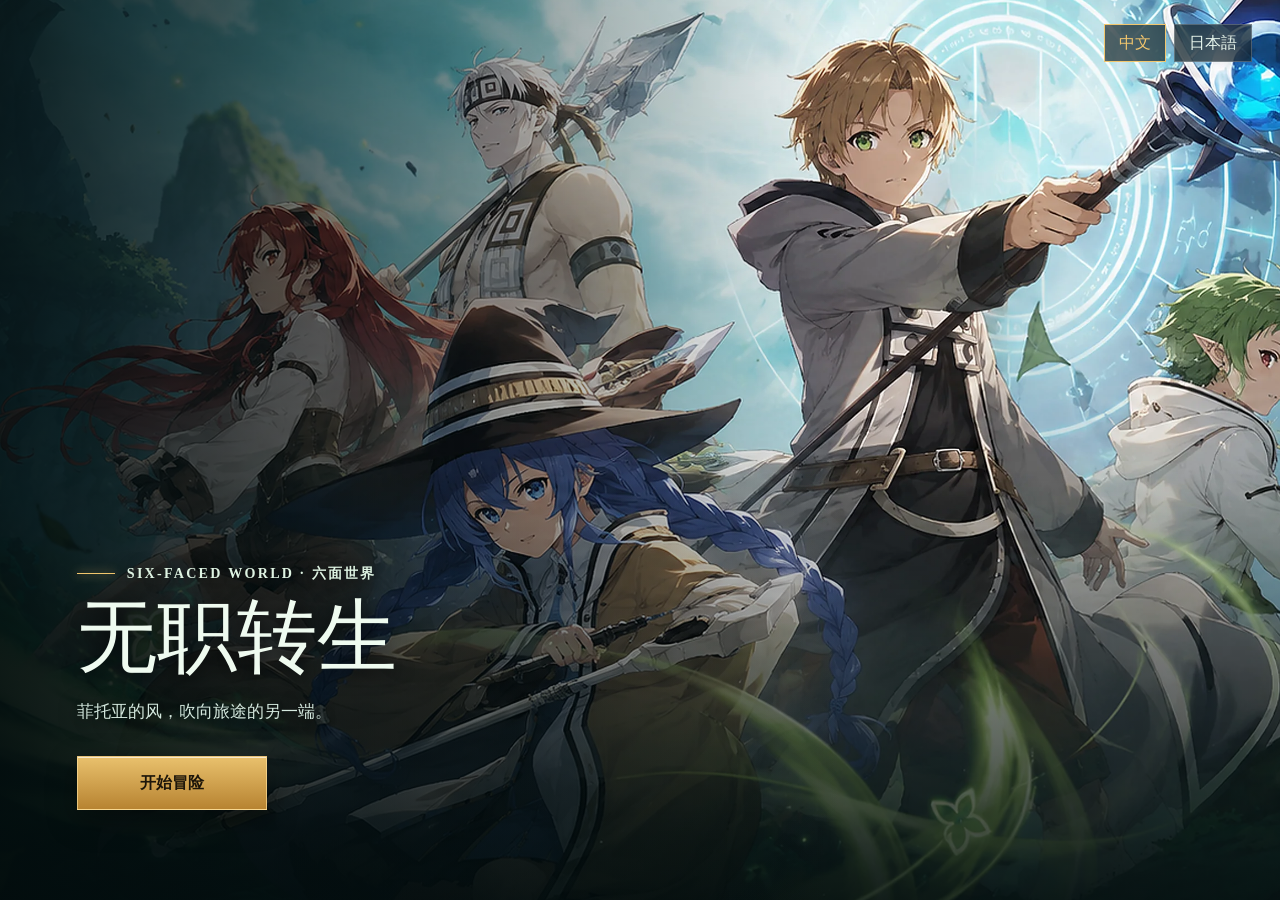
==== commit 661b31aa: "Upgrade playable RPG prototype" ====
--- a/index.html
+++ b/index.html
@@ -198,7 +198,7 @@
         <h2 data-t="who">你将如何被这个世界记住？</h2>
         <div class="field">
           <label for="hero-name" data-t="name">名字</label>
-          <input id="hero-name" maxlength="12" value="鲁迪" autocomplete="off">
+          <input id="hero-name" maxlength="12" value="旅人" autocomplete="off">
         </div>
         <div class="field">
           <label data-t="aptitude">魔力资质</label>
@@ -228,7 +228,7 @@
     <div class="hud-top">
       <div class="identity">
         <div class="identity-seal"><span id="seal">鲁</span></div>
-        <div><strong id="hud-name">鲁迪</strong><small id="hud-rank">初级冒险者 · 水魔术士</small></div>
+        <div><strong id="hud-name">旅人</strong><small id="hud-rank">初级冒险者 · 水魔术士</small></div>
       </div>
       <div class="clock"><strong id="clock">08:10</strong><small id="day">甲龙历 407年 · 春 · 3日</small></div>
       <div class="hud-actions">
@@ -284,6 +284,11 @@
   <div id="loading" class="loading" data-t="loading">世界正在展开…</div>
 
   <script src="assets/phaser.min.js"></script>
+  <script src="assets/lucide.min.js"></script>
+  <link rel="stylesheet" href="assets/revision.css">
+  <script src="assets/presentation.js"></script>
+  <script src="assets/return-by-death.js"></script>
+  <script src="assets/adventure.js"></script>
   <script>
   (() => {
     'use strict';
@@ -344,7 +349,7 @@
     const QUERY = new URLSearchParams(location.search);
     const state = {
       lang: localStorage.getItem('sixworld-lang') || 'zh',
-      name: '鲁迪', aptitude: 'water', nature: 'kind', area: 'village',
+      name: '旅人', aptitude: 'water', nature: 'kind', area: 'village',
       hp: 100, mp: 100, stamina: 100, minute: 490, day: 3,
       quests: { welcome: 'active' }, flags: {}, positions: {}, magicCasts: 0,
       dialogOpen: false, sound: true, paused: false,
@@ -418,10 +423,13 @@
     }
 
     function resetNewGame() {
+      window.resetReturnByDeath?.();
       Object.assign(state, {
-        name: state.lang === 'zh' ? '鲁迪' : 'ルディ', aptitude: 'water', nature: 'kind', area: 'village',
+        name: '旅人', aptitude: 'water', nature: 'kind', area: 'village',
         hp: 100, mp: 100, stamina: 100, minute: 490, day: 3,
-        quests: { welcome: 'active' }, flags: {}, positions: {}, magicCasts: 0, dialogOpen: false, paused: false
+        quests: { welcome: 'active' }, flags: {}, positions: {}, magicCasts: 0, dialogOpen: false, paused: false,
+        inventory: { gold: 0, potions: 3, herbs: 0, shards: 0 },
+        progress: { kills: 0, training: 0, harvests: [], boss: false }
       });
       syncStateUI();
     }
@@ -544,6 +552,8 @@
     }
 
     function getDialogueEntry(id) {
+      const echo = window.returnDialogue?.(id);
+      if (echo) return echo;
       if (id === 'roxy' && state.quests.forest === 'return') {
         return { name: tr('roxy'), text: tr('roxyReturnText'), choices: [[tr('roxyReturnChoice'), tr('roxyReturnOutcome')]] };
       }
@@ -573,6 +583,7 @@
     }
 
     function resolveDialogue(id, index) {
+      if (window.resolveReturnDialogue?.(id, index)) return;
       const entry = getDialogueEntry(id);
       const returningToRoxy = id === 'roxy' && state.quests.forest === 'return';
       const outcome = id === 'roxy' && index === 0 && !returningToRoxy
@@ -587,6 +598,7 @@
       if (id === 'paul' && !state.quests.training) { state.quests.training = 'active'; questToast(tr('trainingQuest')); }
       if (id === 'crystal') { state.quests.forest = 'return'; state.flags.crystal = true; questToast(tr('resolvedQuest')); }
       if (id === 'roxy' && state.quests.forest === 'return') { state.quests.forest = 'done'; state.flags.reported = true; questToast(tr('complete') + ' · ' + tr('forestQuest')); }
+      window.adventureDialogueChoice?.(id, index);
       saveGame();
       requestAnimationFrame(() => $('#continue').focus());
     }
@@ -597,6 +609,7 @@
       $('#hud').inert = false;
       $('#journal').inert = false;
       window.currentWorld?.resumeAfterDialogue();
+      window.adventureDialogueClosed?.();
       document.body.focus();
     }
     $('#continue').addEventListener('click', closeDialogue);
@@ -612,7 +625,7 @@
 
     function saveGame() {
       if (!gameStarted) return;
-      const data = { ...state };
+      const data = window.returnSaveOverride?.() || { ...state };
       delete data.dialogOpen;
       localStorage.setItem('sixworld-save', JSON.stringify(data));
       $('#continue-game').hidden = false;
@@ -636,12 +649,15 @@
       constructor() { super('boot'); }
       preload() {
         $('#loading').classList.add('show');
-        this.load.image('village', 'assets/village-map.png');
-        this.load.image('forest', 'assets/forest-map.png');
-        this.load.image('magicCircle', 'assets/magic-circle.png');
-        this.load.spritesheet('player', 'assets/player-sheet-aligned.png', { frameWidth: 328, frameHeight: 299 });
-        this.load.spritesheet('npcs', 'assets/npc-sheet-aligned.png', { frameWidth: 307, frameHeight: 319 });
-        this.load.spritesheet('spirit', 'assets/spirit-sheet.png', { frameWidth: 543, frameHeight: 724 });
+        this.load.image('village', 'assets/village-map.webp');
+        this.load.image('forest', 'assets/forest-v3.webp');
+        this.load.image('demon', 'assets/demon-map.webp');
+        this.load.image('cast', 'assets/npc-cast-v2.webp');
+        this.load.image('guardian', 'assets/stone-guardian.webp');
+        this.load.image('magicCircle', 'assets/magic-circle.webp');
+        this.load.spritesheet('player', 'assets/player-sheet-aligned.webp', { frameWidth: 328, frameHeight: 299 });
+        this.load.spritesheet('npcs', 'assets/npc-sheet-aligned.webp', { frameWidth: 307, frameHeight: 319 });
+        this.load.spritesheet('spirit', 'assets/spirit-sheet.webp', { frameWidth: 543, frameHeight: 724 });
       }
       create() {
         const make = (key, frames, rate = 7) => {
@@ -654,7 +670,8 @@
         ['paul','roxy','sylphy','ghislaine'].forEach((id, row) => make('idle-' + id, { texture: 'npcs', start: row * 4, end: row * 4 + 3 }, 3));
         make('spirit-float', { texture: 'spirit', start: 0, end: 3 }, 4);
         $('#loading').classList.remove('show');
-        state.area = QUERY.get('area') || state.area;
+        const requestedArea = QUERY.get('area') || state.area;
+        state.area = ['village', 'forest', 'demon'].includes(requestedArea) ? requestedArea : 'village';
         this.scene.start('world', { area: state.area });
       }
     }
@@ -1098,6 +1115,7 @@
       toneSweep(523, 740, .16, .04, 'sine');
     }
 
+    installAdventure(WorldScene, { state, tr, saveGame, questToast, sfx, getAudio, openDialogue, setPaused, I18N, DIALOGUE, getStarted: () => gameStarted });
     const game = new Phaser.Game({
       type: Phaser.AUTO, parent: 'game', backgroundColor: '#071415',
       scale: { mode: Phaser.Scale.RESIZE, width: window.innerWidth, height: window.innerHeight },
@@ -1107,7 +1125,7 @@
     });
 
     function beginGame(resume = false) {
-      if (!resume) state.name = $('#hero-name').value.trim() || (state.lang === 'zh' ? '鲁迪' : 'ルディ');
+      if (!resume) state.name = $('#hero-name').value.trim() || '旅人';
       else state.flags.resumePosition = true;
       state.paused = false;
       $('#pause-menu').classList.remove('open');
--- a/assets/revision.css
+++ b/assets/revision.css
@@ -0,0 +1,84 @@
+.clock {display:none}
+[hidden]{display:none!important}
+/* Illustrated command wells and a compact, unframed exploration HUD. */
+.action-dock .skill-art{position:absolute;inset:3px;background-image:url('skill-icons.webp');background-size:300% 200%;background-position:0 0;pointer-events:none}
+.action-dock button:nth-child(2) .skill-art{background-position:50% 0}
+.action-dock button:nth-child(3) .skill-art{background-position:100% 0}
+.action-dock button:nth-child(4) .skill-art{background-position:0 100%}
+.action-dock button:nth-child(5) .skill-art{background-position:50% 100%}
+.action-dock button:nth-child(6) .skill-art{background-position:100% 100%}
+.action-dock button svg{visibility:hidden}
+#hud .action-dock button{border:2px solid #a99567;border-radius:3px;box-shadow:inset 0 0 0 2px #302b23,0 3px 8px #0009}
+.action-dock kbd{background:#111b20e8;padding:1px 4px;border-radius:2px}
+#hud .identity{background:none;border:0;padding:0;text-shadow:0 2px 5px #000}
+#hud .objective{background:none!important;border:0;padding:0!important;max-width:240px;text-shadow:0 2px 5px #000,0 0 10px #000}
+#hud .bars{background:#101718d9;border:1px solid #b8a47788;border-left:3px solid #d4c28c;border-radius:2px}
+#hud .track{height:8px;border:1px solid #151916;box-shadow:0 0 0 1px #b4a78844}
+#return-veil,#taboo-veil{position:fixed;inset:0;z-index:200;opacity:0;visibility:hidden;pointer-events:none;transition:opacity .3s}
+#return-veil{display:flex;flex-direction:column;align-items:center;justify-content:center;background:#080809;color:#e9e3dc;padding:30px;text-align:center}
+#return-veil.visible{opacity:1;visibility:visible;pointer-events:auto}
+.return-line{font:26px/1.8 Georgia,'Yu Mincho','Microsoft YaHei',serif}
+.return-subline{font-size:14px;color:#afa3a5;margin-top:28px}
+#taboo-veil{box-shadow:inset 0 0 160px 80px #510b24db;background:#18000d55}
+#taboo-veil.visible{opacity:1;visibility:visible;animation:taboo-pulse .45s alternate infinite}
+@keyframes taboo-pulse{to{box-shadow:inset 0 0 100px 45px #790d35e8}}
+.memory-entry{margin-top:22px;padding:18px 0;border-top:1px solid #b9a98055;color:#c6bac9;font:14px/1.9 Georgia,'Yu Mincho','Microsoft YaHei',serif}
+@media(prefers-reduced-motion:reduce){#taboo-veil.visible{animation:none}}
+.area-name {display:none}
+#game::after {content:"";position:absolute;inset:0;pointer-events:none;box-shadow:inset 0 0 110px #06191638}
+.chapter-ending {font:20px/2 Georgia,'Yu Mincho','Microsoft YaHei',serif;color:#e4e2d4;max-width:620px;margin:20px auto}
+.identity {background:rgba(14,25,26,.9);border:1px solid #ffffff26;border-left:3px solid #d5bd83;padding:12px 18px}
+.identity-seal {display:none}
+.objective {top:100px!important;left:22px!important;width:245px!important;background:rgba(14,25,26,.86)!important;padding:15px!important;border-left:2px solid #d5bd83}
+.objective small {font-size:10px;letter-spacing:0}
+.objective-row {font-size:13px;line-height:1.7}
+.bars {width:260px;bottom:22px;background:rgba(14,25,26,.88);border:1px solid #ffffff26}
+.track {height:7px;border-radius:2px}
+.hud-actions .icon-btn {border-radius:4px;background:#142122e8}
+#minimap {width:180px;height:102px;opacity:1;border:2px solid #c3b58a80}
+.action-dock {position:absolute;bottom:24px;left:50%;transform:translateX(-50%);display:flex;gap:7px;pointer-events:auto}
+.action-dock button {position:relative;width:58px;height:58px;border:1px solid #c7d8d64d;border-radius:5px;background:#152629f2;cursor:pointer;overflow:hidden;color:#eef8f7}
+.action-dock button:hover {border-color:#ecd399;background:#284345}
+.action-dock svg {width:25px;height:25px;stroke:currentColor;fill:none;stroke-width:1.5}
+.action-dock kbd {position:absolute;right:4px;bottom:2px;font:10px sans-serif;color:#d1c69c}
+.action-dock .cooldown {position:absolute;inset:0;background:#091315b8;transform-origin:bottom;pointer-events:none}
+.adventure-status {position:absolute;left:25px;bottom:108px;font-size:11px;color:#eee0b8;text-shadow:0 2px 5px #000}
+#boss-status {position:absolute;left:50%;top:30px;transform:translateX(-50%);width:min(370px,36vw);text-align:center;font-size:13px;text-shadow:0 2px 5px #000;display:none}
+#boss-status .boss-track {margin-top:9px;height:6px;background:#172320;border:1px solid #ecd19960}
+#boss-health {height:100%;background:#e78e75;transition:width .15s}
+#chapter-notice {position:absolute;left:50%;top:25%;transform:translateX(-50%);width:min(600px,80vw);text-align:center;font:28px Georgia,'Yu Mincho',serif;color:#f4e4bd;text-shadow:0 3px 14px #000;opacity:0;transition:opacity .4s;pointer-events:none}
+#chapter-notice.visible {opacity:1}
+.interaction {bottom:108px}
+.world-label {font-size:12px}
+.title-copy h1 {font-size:80px;line-height:1.08}
+.title-sub {font-size:17px}
+#journal {z-index:25}
+@media(max-width:800px){.identity{padding:8px 10px}.identity small{font-size:9px}.hud-top{left:12px;right:12px;top:12px}.hud-actions{gap:4px}.hud-actions .icon-btn{width:34px;height:34px}.objective{left:12px!important;top:80px!important;width:185px!important;padding:10px!important}.bars{left:12px;bottom:90px;width:185px;padding:5px 10px}.action-dock{bottom:14px}.action-dock button{width:48px;height:48px}#minimap{right:12px;bottom:92px;width:110px;height:62px}.adventure-status{left:14px;bottom:163px}#boss-status{top:190px;width:250px}.title-copy h1{font-size:48px}.title-copy{width:85vw}.interaction{bottom:210px}.touch-move{display:grid!important}}
+.touch-move {display:none;position:absolute;left:12px;bottom:14px;grid-template-columns:repeat(3,32px);grid-template-rows:repeat(2,32px);pointer-events:auto;gap:3px}
+.touch-move button {border:1px solid #ffffff45;background:#172c2edd;color:white;border-radius:4px;touch-action:none}
+.touch-move button:first-child {grid-column:2}
+.touch-move button:nth-child(2) {grid-column:1;grid-row:2}
+.touch-move button:nth-child(3) {grid-column:2;grid-row:2}
+.touch-move button:nth-child(4) {grid-column:3;grid-row:2}
+.icon-btn svg {width:18px;height:18px}
+#adventure-panel[hidden] {display:none}
+#adventure-panel {position:fixed;inset:0;z-index:50;background:#071015b8;backdrop-filter:blur(6px);display:grid;place-items:center;padding:20px}
+.adventure-panel-inner {width:min(850px,100%);max-height:88vh;overflow:auto;background:#17282c;border:1px solid #c1d2cc55;padding:24px;box-shadow:0 20px 80px #0007}
+.adventure-panel-inner header {display:flex;align-items:center;justify-content:space-between;margin-bottom:22px}
+.adventure-panel-inner h2 {font:24px Georgia,'Yu Mincho',serif;margin:0;color:#eedbb5}
+.large-map {position:relative;width:100%;aspect-ratio:16/9}
+.large-map img {display:block;width:100%;height:100%;object-fit:fill}
+.map-you {position:absolute;width:12px;height:12px;background:#fff9d5;border:2px solid #164243;border-radius:50%;transform:translate(-50%,-50%);z-index:2;box-shadow:0 0 0 5px #fff8}
+.map-location {position:absolute;transform:translate(-50%,-100%);background:#122027dd;color:#f7e4ba;padding:2px 4px;font-size:10px;white-space:nowrap}
+.inventory-row {display:flex;justify-content:space-between;padding:16px 4px;border-bottom:1px solid #ffffff18;color:#c9d9d4}
+.inventory-row strong {color:#eedbb5}
+#adventure-content>.primary {margin-top:24px}
+button:disabled {opacity:.45;cursor:default}
+.portrait {background-image:url('npc-cast-v2.png');background-size:400% auto;background-position:0 7%;background-color:#243436}
+.portrait.roxy {background-position:33.333% 7%}
+.portrait.sylphy {background-position:66.666% 7%}
+.portrait.ghislaine {background-position:100% 7%}
+.portrait.caravan {background:url('village-map.png') 52% 0/600% auto}
+.portrait.scout {background:url('demon-map.png') 34% 50%/400% auto}
+.portrait.crystal {background:url('forest-map.png') 95% 20%/500% auto}
+@media(max-width:800px){.action-dock{left:auto;right:12px;transform:none;display:grid;grid-template-columns:repeat(3,40px);gap:4px}.action-dock button{width:40px;height:40px}.action-dock svg{width:20px;height:20px}.bars{bottom:115px}.adventure-status{bottom:188px}#minimap{bottom:115px}.touch-move{bottom:18px}.hud-actions .icon-btn{width:29px;height:32px}.hud-actions{gap:3px}.identity strong{font-size:12px}.identity small{display:none}.adventure-panel-inner{padding:14px}.map-location{font-size:8px;max-width:65px;white-space:normal}.portrait{min-height:160px}}
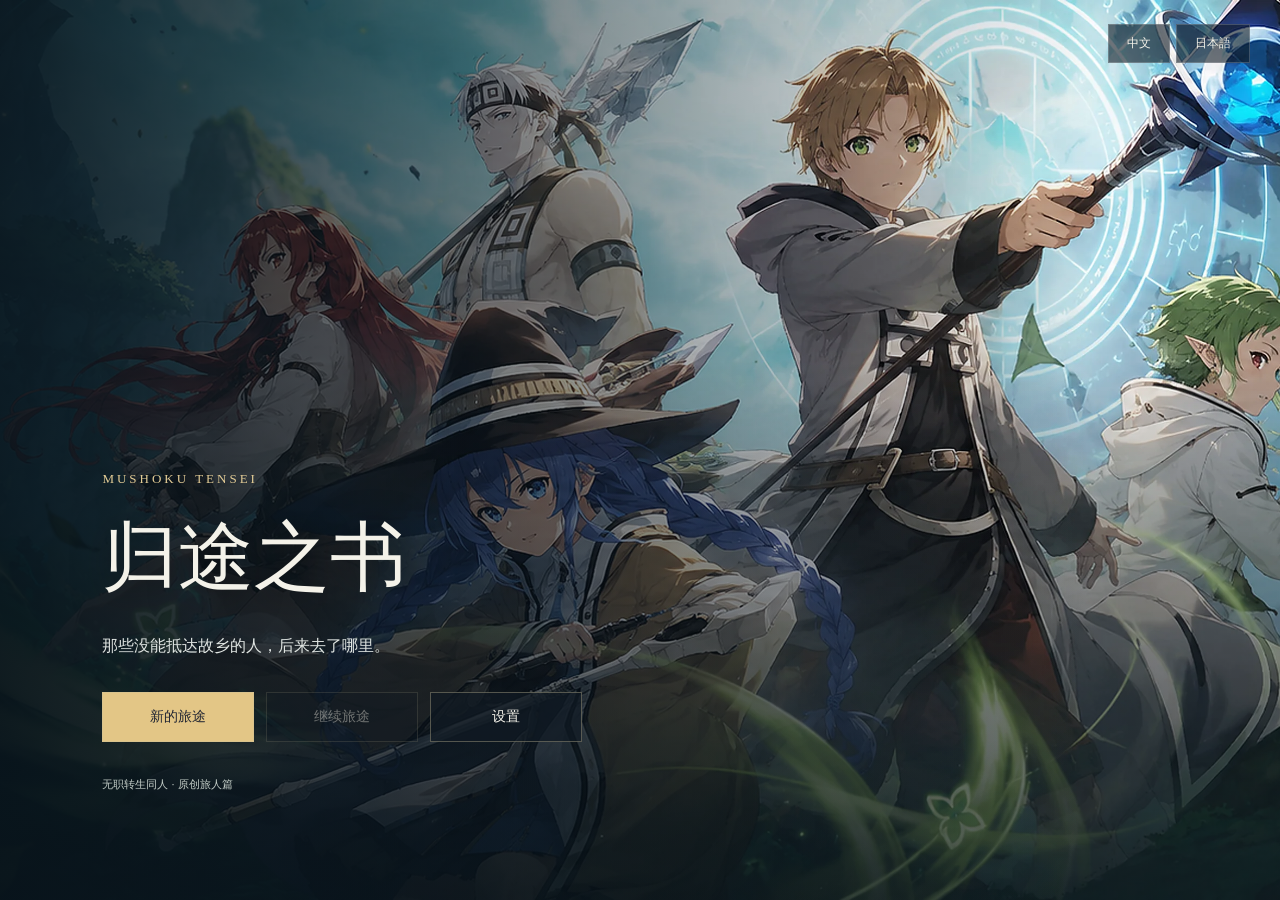
==== commit 16522614: "Replace game with first rebirth remake release" ====
--- a/index.html
+++ b/index.html
@@ -1,1156 +1,13 @@
 <!doctype html>
 <html lang="zh-CN">
-<head>
-  <meta charset="utf-8">
-  <meta name="viewport" content="width=device-width,initial-scale=1,maximum-scale=1,user-scalable=no">
-  <meta name="theme-color" content="#091a1b">
-  <title>无职转生：六面世界</title>
-  <style>
-    :root {
-      --ink: #effbf0;
-      --muted: #a8beb6;
-      --gold: #f2c66d;
-      --leaf: #80c98f;
-      --mana: #65c9ed;
-      --danger: #e66e68;
-      --panel: rgba(8, 21, 22, .88);
-      --line: rgba(223, 244, 222, .18);
-    }
-    * { box-sizing: border-box; }
-    html, body { width: 100%; height: 100%; margin: 0; overflow: hidden; background: #071415; color: var(--ink); font-family: "Noto Sans SC", "Yu Gothic UI", "Microsoft YaHei UI", sans-serif; letter-spacing: 0; }
-    button, input { font: inherit; }
-    button { color: inherit; }
-    button:focus-visible, input:focus-visible { outline: 2px solid var(--gold); outline-offset: 3px; }
-    #game { position: fixed; inset: 0; background: #071415; }
-    #game canvas { display: block; image-rendering: auto; }
-
-    .screen { position: fixed; inset: 0; z-index: 30; transition: opacity .45s ease, visibility .45s; }
-    .screen.hidden { opacity: 0; visibility: hidden; pointer-events: none; }
-    #title-screen { overflow: hidden; background: #071415; }
-    #title-screen::after { content: ""; position: absolute; inset: 0; background: linear-gradient(90deg, rgba(2, 12, 13, .88) 0%, rgba(2, 12, 13, .4) 36%, transparent 66%), linear-gradient(0deg, rgba(1, 9, 10, .78) 0%, transparent 48%); pointer-events: none; }
-    .title-art { width: 100%; height: 100%; object-fit: cover; object-position: center; transform: scale(1.015); animation: breathe 12s ease-in-out infinite alternate; }
-    @keyframes breathe { to { transform: scale(1.045); } }
-    .title-copy { position: absolute; z-index: 2; left: clamp(28px, 6vw, 110px); bottom: clamp(40px, 10vh, 104px); width: min(620px, 74vw); text-shadow: 0 3px 20px #000; }
-    .world-mark { display: flex; align-items: center; gap: 12px; margin-bottom: 12px; color: #dff4e3; font: 700 clamp(12px, 1.1vw, 15px)/1.2 Georgia, serif; letter-spacing: .16em; }
-    .world-mark::before { content: ""; width: 38px; height: 1px; background: var(--gold); box-shadow: 0 0 10px var(--gold); }
-    h1 { margin: 0; font-family: Georgia, "Yu Mincho", "Noto Serif SC", serif; font-size: clamp(52px, 7.6vw, 116px); line-height: .92; font-weight: 500; letter-spacing: 0; }
-    .title-sub { margin: 18px 0 30px; font-size: clamp(15px, 1.35vw, 21px); color: #d5e9df; line-height: 1.65; }
-    .primary { min-width: 190px; height: 54px; border: 1px solid rgba(255, 226, 160, .65); background: linear-gradient(180deg, #e9c16d, #b78331); color: #1d160a; padding: 0 28px; font-weight: 900; cursor: pointer; box-shadow: 0 10px 30px rgba(0,0,0,.35), inset 0 1px rgba(255,255,255,.65); transition: transform .18s, filter .18s; }
-    .primary:hover { transform: translateY(-2px); filter: brightness(1.08); }
-    .title-actions { display: flex; flex-wrap: wrap; gap: 10px; }
-    .secondary { min-width: 156px; height: 54px; border: 1px solid rgba(255,255,255,.34); background: rgba(5,17,18,.64); color: #eef8f0; padding: 0 24px; font-weight: 800; cursor: pointer; backdrop-filter: blur(10px); }
-    .secondary:hover { border-color: var(--gold); color: #fff0c2; }
-    .top-controls { position: absolute; z-index: 3; top: 24px; right: 28px; display: flex; gap: 8px; }
-    .glass-button { height: 38px; min-width: 46px; padding: 0 14px; border: 1px solid rgba(255,255,255,.22); background: rgba(5,16,18,.62); backdrop-filter: blur(12px); cursor: pointer; color: #e7f5ec; }
-    .glass-button.active { border-color: var(--gold); color: var(--gold); }
-
-    #creator { display: grid; place-items: center; background: rgba(4, 13, 14, .72); backdrop-filter: blur(16px); }
-    .creator-layout { width: min(1040px, 92vw); min-height: min(680px, 84vh); display: grid; grid-template-columns: 44% 56%; background: rgba(6, 20, 20, .95); border: 1px solid var(--line); box-shadow: 0 28px 90px rgba(0,0,0,.6); }
-    .creator-visual { position: relative; overflow: hidden; background: url("assets/village-map.png") center/cover; }
-    .creator-visual::after { content: ""; position: absolute; inset: 0; background: linear-gradient(0deg, rgba(4,15,15,.9), rgba(4,15,15,.08) 70%); }
-    .sprite-preview { position: absolute; z-index: 1; width: 246px; height: 224px; left: 50%; bottom: 86px; transform: translateX(-50%); background: url("assets/player-sheet.png") 0 0 / 400% 400% no-repeat; filter: drop-shadow(0 20px 12px rgba(0,0,0,.55)); image-rendering: pixelated; }
-    .creator-visual-label { position: absolute; z-index: 2; left: 28px; bottom: 26px; font-family: Georgia, serif; font-size: 18px; color: var(--gold); }
-    .creator-form { padding: clamp(30px, 5vw, 72px); display: flex; flex-direction: column; justify-content: center; }
-    .eyebrow { color: var(--gold); font-size: 12px; font-weight: 800; letter-spacing: .14em; }
-    .creator-form h2 { margin: 9px 0 32px; font: 500 clamp(30px, 4vw, 48px)/1.1 Georgia, "Noto Serif SC", serif; }
-    .field { margin-bottom: 24px; }
-    .field > label { display: block; margin-bottom: 9px; font-size: 13px; color: var(--muted); }
-    .field input { width: 100%; height: 48px; border: 0; border-bottom: 1px solid var(--line); background: rgba(255,255,255,.04); color: white; padding: 0 14px; }
-    .segments { display: grid; grid-template-columns: repeat(3, 1fr); gap: 8px; }
-    .segment { min-height: 46px; padding: 8px; border: 1px solid var(--line); background: rgba(255,255,255,.035); cursor: pointer; color: var(--muted); }
-    .segment.active { border-color: var(--gold); background: rgba(242,198,109,.12); color: #fff1c8; }
-    .creator-actions { display: flex; align-items: center; gap: 14px; margin-top: 10px; }
-    .back { border: 0; background: transparent; color: var(--muted); cursor: pointer; padding: 12px; }
-
-    #hud { position: fixed; inset: 0; z-index: 12; pointer-events: none; opacity: 0; transition: opacity .35s; }
-    #hud.visible { opacity: 1; }
-    .hud-top { position: absolute; top: 18px; left: 20px; right: 20px; display: flex; justify-content: space-between; align-items: flex-start; }
-    .identity { display: flex; gap: 10px; align-items: center; padding: 8px 12px 8px 9px; background: linear-gradient(90deg, rgba(5,17,18,.82), rgba(5,17,18,.22)); border-left: 2px solid var(--gold); text-shadow: 0 2px 8px #000; }
-    .identity-seal { width: 34px; height: 34px; display: grid; place-items: center; border: 1px solid rgba(242,198,109,.55); color: var(--gold); font: 700 16px Georgia, serif; transform: rotate(45deg); }
-    .identity-seal span { transform: rotate(-45deg); }
-    .identity strong { display: block; font-size: 15px; }
-    .identity small { color: var(--muted); font-size: 11px; }
-    .clock { text-align: center; padding: 8px 18px; text-shadow: 0 2px 10px #000; }
-    .clock strong { display: block; font: 500 24px Georgia, serif; }
-    .clock small { color: #e3efe7; }
-    .hud-actions { display: flex; gap: 7px; pointer-events: auto; }
-    .icon-btn { width: 42px; height: 42px; border: 1px solid rgba(255,255,255,.22); background: rgba(5,17,18,.76); color: #eaf8ee; cursor: pointer; display: grid; place-items: center; font-size: 16px; }
-    .icon-btn:hover { border-color: var(--gold); color: var(--gold); }
-    .bars { position: absolute; left: 22px; bottom: 24px; width: 248px; padding: 12px 14px; background: linear-gradient(90deg, rgba(4,15,16,.86), transparent); }
-    .bar-row { display: grid; grid-template-columns: 46px 1fr 34px; align-items: center; gap: 8px; margin: 6px 0; font-size: 10px; color: #dcebe1; }
-    .track { height: 5px; background: rgba(255,255,255,.14); overflow: hidden; }
-    .fill { height: 100%; transition: width .25s; }
-    .hp { background: var(--danger); box-shadow: 0 0 8px var(--danger); }
-    .mp { background: var(--mana); box-shadow: 0 0 8px var(--mana); }
-    .sp { background: var(--leaf); box-shadow: 0 0 8px var(--leaf); }
-    .area-name { position: absolute; left: 50%; top: 20%; transform: translate(-50%, -50%); text-align: center; opacity: 0; text-shadow: 0 3px 16px #000; }
-    .area-name.show { animation: area 3.2s ease; }
-    .area-name strong { display: block; font: 500 clamp(24px, 3vw, 38px) Georgia, "Noto Serif SC", serif; }
-    .area-name small { color: var(--gold); }
-    @keyframes area { 0% { opacity: 0; transform: translate(-50%, -35%); } 18%, 72% { opacity: 1; transform: translate(-50%, -50%); } 100% { opacity: 0; } }
-    .interaction { position: absolute; left: 50%; bottom: 15%; transform: translateX(-50%); display: flex; align-items: center; gap: 9px; padding: 8px 13px; background: rgba(4,15,16,.84); border: 1px solid rgba(255,255,255,.2); opacity: 0; transition: opacity .15s; text-shadow: 0 1px 5px #000; }
-    .interaction.show { opacity: 1; }
-    .key { width: 25px; height: 25px; display: grid; place-items: center; border: 1px solid rgba(255,255,255,.45); background: rgba(255,255,255,.1); font: 800 12px Georgia, serif; }
-    #minimap { position: absolute; right: 22px; bottom: 23px; width: 158px; height: 92px; overflow: hidden; border: 1px solid rgba(255,255,255,.27); box-shadow: 0 8px 24px rgba(0,0,0,.35); background: #17322c center/cover; opacity: .88; }
-    #minimap::after { content: ""; position: absolute; inset: 0; box-shadow: inset 0 0 24px rgba(0,0,0,.5); }
-    #map-dot { position: absolute; width: 8px; height: 8px; margin: -4px; border-radius: 50%; background: #fff5b8; box-shadow: 0 0 0 3px rgba(242,198,109,.35), 0 0 10px #fff; z-index: 2; }
-    .quest-toast { position: absolute; right: 22px; top: 92px; width: min(310px, 31vw); padding: 14px 18px; background: rgba(5,18,19,.88); border-right: 2px solid var(--gold); transform: translateX(calc(100% + 30px)); transition: transform .4s cubic-bezier(.2,.8,.2,1); }
-    .quest-toast.show { transform: translateX(0); }
-    .quest-toast small { color: var(--gold); font-weight: 800; }
-    .quest-toast strong { display: block; margin-top: 4px; font-size: 14px; }
-    .objective { position: absolute; right: 22px; top: 78px; width: min(285px, 34vw); padding: 10px 13px; background: linear-gradient(90deg, rgba(5,18,19,.86), rgba(5,18,19,.56)); border-left: 2px solid var(--gold); text-shadow: 0 2px 8px #000; }
-    .objective small { display: block; color: var(--gold); font-size: 10px; font-weight: 900; letter-spacing: .1em; }
-    .objective-row { display: grid; grid-template-columns: 28px 1fr; align-items: center; gap: 9px; margin-top: 5px; }
-    #objective-arrow { display: grid; place-items: center; width: 26px; height: 26px; color: #fff1b9; font-size: 18px; transition: transform .15s linear; }
-    #objective-text { font-size: 12px; line-height: 1.45; color: #e5f1e8; }
-
-    #dialogue { position: fixed; z-index: 22; left: 50%; bottom: 26px; width: min(920px, calc(100vw - 36px)); min-height: 188px; transform: translate(-50%, 28px); opacity: 0; visibility: hidden; pointer-events: none; display: grid; grid-template-columns: 166px 1fr; background: rgba(5,17,18,.96); border: 1px solid rgba(222,244,224,.24); box-shadow: 0 22px 70px rgba(0,0,0,.58); transition: .24s ease; }
-    #dialogue.open { transform: translate(-50%, 0); opacity: 1; visibility: visible; pointer-events: auto; }
-    .portrait { min-height: 188px; background-image: url("assets/npc-portraits.png"); background-size: 200% 200%; background-repeat: no-repeat; background-color: #183028; image-rendering: auto; }
-    .portrait.roxy { background-position: 100% 0; }
-    .portrait.sylphy { background-position: 0 100%; }
-    .portrait.ghislaine { background-position: 100% 100%; }
-    .dialogue-copy { padding: 19px 24px 18px; }
-    .speaker { color: var(--gold); font: 700 17px Georgia, "Noto Serif SC", serif; }
-    .dialogue-copy p { min-height: 46px; margin: 9px 0 14px; color: #e3efe7; font-size: 14px; line-height: 1.75; }
-    .choices { display: grid; grid-template-columns: repeat(2, minmax(0, 1fr)); gap: 8px; }
-    .choice { min-height: 38px; border: 1px solid var(--line); background: rgba(255,255,255,.04); color: #d8e9de; text-align: left; padding: 8px 12px; cursor: pointer; }
-    .choice:hover { border-color: var(--gold); color: #fff2c8; background: rgba(242,198,109,.09); }
-    .continue { float: right; border: 0; background: transparent; color: var(--gold); cursor: pointer; padding: 8px 0 2px 18px; }
-
-    #journal { position: fixed; z-index: 25; top: 0; right: 0; width: min(430px, 92vw); height: 100%; padding: 78px 34px 32px; background: rgba(5,17,18,.97); border-left: 1px solid var(--line); box-shadow: -30px 0 70px rgba(0,0,0,.4); transform: translateX(102%); transition: transform .3s ease; }
-    #journal.open { transform: translateX(0); }
-    #journal h2 { margin: 0 0 28px; font: 500 32px Georgia, "Noto Serif SC", serif; }
-    .close-journal { position: absolute; right: 24px; top: 24px; }
-    .quest { padding: 16px 0; border-top: 1px solid var(--line); }
-    .quest small { color: var(--gold); }
-    .quest strong { display: block; margin: 6px 0; }
-    .quest p { color: var(--muted); font-size: 13px; line-height: 1.6; margin: 0; }
-
-    #pause-menu { position: fixed; inset: 0; z-index: 45; display: grid; place-items: center; background: rgba(2,10,11,.72); backdrop-filter: blur(12px); opacity: 0; visibility: hidden; transition: opacity .2s, visibility .2s; }
-    #pause-menu.open { opacity: 1; visibility: visible; }
-    .pause-panel { width: min(470px, calc(100vw - 32px)); padding: 34px; background: rgba(7,22,22,.98); border: 1px solid var(--line); box-shadow: 0 28px 90px rgba(0,0,0,.65); }
-    .pause-panel h2 { margin: 8px 0 26px; font: 500 34px Georgia, "Noto Serif SC", serif; }
-    .setting { display: grid; grid-template-columns: 1fr auto; align-items: center; gap: 18px; min-height: 48px; border-top: 1px solid var(--line); color: #dce9e0; font-size: 13px; }
-    .setting input[type="range"] { width: 150px; accent-color: var(--gold); }
-    .toggle { width: 48px; height: 25px; border: 1px solid var(--line); background: #253132; padding: 3px; cursor: pointer; }
-    .toggle::after { content: ""; display: block; width: 17px; height: 17px; background: #80908a; transition: transform .18s, background .18s; }
-    .toggle.on::after { transform: translateX(23px); background: var(--gold); }
-    .pause-actions { display: grid; grid-template-columns: 1fr 1fr; gap: 9px; margin-top: 25px; }
-    .pause-actions button { min-height: 46px; border: 1px solid var(--line); background: rgba(255,255,255,.04); cursor: pointer; }
-    .pause-actions button:first-child { border-color: rgba(242,198,109,.65); color: var(--gold); }
-    #hit-flash { position: fixed; inset: 0; z-index: 18; pointer-events: none; opacity: 0; box-shadow: inset 0 0 120px 28px rgba(220,45,38,.75); }
-    #hit-flash.show { animation: hitFlash .36s ease-out; }
-    @keyframes hitFlash { 0% { opacity: .85; } 100% { opacity: 0; } }
-
-    #fade { position: fixed; inset: 0; z-index: 50; background: #061315; opacity: 0; visibility: hidden; transition: opacity .35s; pointer-events: none; }
-    #fade.on { opacity: 1; visibility: visible; }
-    .loading { position: fixed; z-index: 60; left: 50%; bottom: 38px; transform: translateX(-50%); color: #dcece2; font-size: 12px; opacity: 0; transition: opacity .25s; }
-    .loading.show { opacity: 1; }
-
-    @media (max-width: 720px) {
-      #creator { display: block; overflow-y: auto; padding: 22px 16px; }
-      #creator.hidden { display: grid; }
-      .creator-layout { grid-template-columns: 1fr; width: 100%; min-height: 100%; margin: 0 auto; }
-      .creator-visual { min-height: 230px; }
-      .sprite-preview { width: 164px; height: 149px; bottom: 42px; }
-      .creator-form { padding: 28px; }
-      .creator-form h2 { margin-bottom: 20px; }
-      #dialogue { grid-template-columns: 112px 1fr; }
-      .portrait { min-height: 172px; }
-      .choices { grid-template-columns: 1fr; }
-      #minimap { width: 130px; height: 78px; }
-      .bars { width: 210px; }
-      .clock { display: none; }
-      .quest-toast { width: 58vw; }
-      .objective { top: 72px; right: 14px; width: 58vw; }
-    }
-  </style>
-</head>
+<head><meta charset="utf-8"><meta name="viewport" content="width=device-width,initial-scale=1"><meta name="game-release" content="20261002-remake-2"><title>无职转生 · 归途之书</title><link rel="icon" href="data:,"><link rel="stylesheet" href="style.css?v=20261002-remake-2"><link rel="stylesheet" href="polish.css?v=20261002-remake-2"><link rel="stylesheet" href="rebirth-ui.css?v=20261002-remake-2"></head>
 <body>
-  <div id="game" aria-label="六面世界游戏画面"></div>
-
-  <section id="title-screen" class="screen">
-    <img class="title-art" src="assets/title.webp" alt="无职转生主要角色与六面世界">
-    <div class="top-controls" aria-label="语言选择">
-      <button class="glass-button lang active" data-lang="zh">中文</button>
-      <button class="glass-button lang" data-lang="ja">日本語</button>
-    </div>
-    <div class="title-copy">
-      <div class="world-mark" data-t="worldMark">SIX-FACED WORLD</div>
-      <h1 data-t="title">无职转生</h1>
-      <p class="title-sub" data-t="subtitle">在剑与魔法的世界里，重新活过一次。你的脚步、选择与羁绊，将写成只属于你的故事。</p>
-      <div class="title-actions">
-        <button id="new-game" class="primary" data-t="newGame">开始新人生</button>
-        <button id="continue-game" class="secondary" data-t="continueGame" hidden>继续旅程</button>
-      </div>
-    </div>
-  </section>
-
-  <section id="creator" class="screen hidden" aria-label="角色创建">
-    <div class="creator-layout">
-      <div class="creator-visual">
-        <div class="sprite-preview"></div>
-        <div class="creator-visual-label" data-t="origin">阿斯拉王国 · 菲托亚领</div>
-      </div>
-      <div class="creator-form">
-        <div class="eyebrow" data-t="chapter">PROLOGUE · 新的生命</div>
-        <h2 data-t="who">你将如何被这个世界记住？</h2>
-        <div class="field">
-          <label for="hero-name" data-t="name">名字</label>
-          <input id="hero-name" maxlength="12" value="旅人" autocomplete="off">
-        </div>
-        <div class="field">
-          <label data-t="aptitude">魔力资质</label>
-          <div class="segments" id="aptitude">
-            <button class="segment active" data-value="water" data-t="water">水圣级</button>
-            <button class="segment" data-value="earth" data-t="earth">土魔术</button>
-            <button class="segment" data-value="sword" data-t="sword">剑神流</button>
-          </div>
-        </div>
-        <div class="field">
-          <label data-t="nature">处世方式</label>
-          <div class="segments" id="nature">
-            <button class="segment active" data-value="kind" data-t="kind">温柔</button>
-            <button class="segment" data-value="bold" data-t="bold">果断</button>
-            <button class="segment" data-value="curious" data-t="curious">好奇</button>
-          </div>
-        </div>
-        <div class="creator-actions">
-          <button id="enter-world" class="primary" data-t="enter">踏入六面世界</button>
-          <button id="creator-back" class="back" data-t="back">返回</button>
-        </div>
-      </div>
-    </div>
-  </section>
-
-  <div id="hud">
-    <div class="hud-top">
-      <div class="identity">
-        <div class="identity-seal"><span id="seal">鲁</span></div>
-        <div><strong id="hud-name">旅人</strong><small id="hud-rank">初级冒险者 · 水魔术士</small></div>
-      </div>
-      <div class="clock"><strong id="clock">08:10</strong><small id="day">甲龙历 407年 · 春 · 3日</small></div>
-      <div class="hud-actions">
-        <button id="journal-button" class="icon-btn" title="任务记录" aria-label="任务记录">◆</button>
-        <button id="sound-button" class="icon-btn" title="声音" aria-label="声音">♪</button>
-        <button id="lang-button" class="icon-btn" title="中文 / 日本語" aria-label="切换语言">文</button>
-        <button id="pause-button" class="icon-btn" title="设置" aria-label="设置">Ⅱ</button>
-      </div>
-    </div>
-    <div class="bars">
-      <div class="bar-row"><span>HP</span><div class="track"><div id="hp" class="fill hp" style="width:100%"></div></div><b id="hpv">100</b></div>
-      <div class="bar-row"><span>MP</span><div class="track"><div id="mp" class="fill mp" style="width:100%"></div></div><b id="mpv">100</b></div>
-      <div class="bar-row"><span>ST</span><div class="track"><div id="sp" class="fill sp" style="width:100%"></div></div><b id="spv">100</b></div>
-    </div>
-    <div id="area-name" class="area-name"><strong></strong><small></small></div>
-    <div id="interaction" class="interaction"><span class="key">E</span><span></span></div>
-    <div id="minimap"><div id="map-dot"></div></div>
-    <div id="quest-toast" class="quest-toast"><small id="quest-label">任务更新</small><strong></strong></div>
-    <div class="objective"><small data-t="mainQuest">MAIN QUEST · 主线</small><div class="objective-row"><span id="objective-arrow">◆</span><span id="objective-text"></span></div></div>
-  </div>
-
-  <div id="dialogue" role="dialog" aria-modal="true" aria-live="polite">
-    <div id="portrait" class="portrait"></div>
-    <div class="dialogue-copy">
-      <div id="speaker" class="speaker"></div>
-      <p id="dialogue-text"></p>
-      <div id="choices" class="choices"></div>
-      <button id="continue" class="continue" hidden data-t="continue">继续</button>
-    </div>
-  </div>
-
-  <aside id="journal">
-    <button id="journal-close" class="icon-btn close-journal" aria-label="关闭">×</button>
-    <div class="eyebrow" data-t="adventureLog">ADVENTURE LOG</div>
-    <h2 data-t="journal">旅途记录</h2>
-    <div id="quest-list"></div>
-  </aside>
-  <section id="pause-menu" aria-label="设置菜单">
-    <div class="pause-panel">
-      <div class="eyebrow" data-t="system">SYSTEM</div>
-      <h2 data-t="pause">暂停与设置</h2>
-      <div class="setting"><span data-t="sfxVolume">效果音量</span><input id="sfx-volume" type="range" min="0" max="100" value="70"></div>
-      <div class="setting"><span data-t="cameraShake">镜头震动</span><button id="shake-toggle" class="toggle on" aria-label="镜头震动"></button></div>
-      <div class="setting"><span data-t="effectsQuality">技能粒子</span><button id="effects-toggle" class="toggle on" aria-label="技能粒子"></button></div>
-      <div class="pause-actions">
-        <button id="resume-button" data-t="resume">返回游戏</button>
-        <button id="title-button" data-t="returnTitle">返回标题</button>
-      </div>
-    </div>
-  </section>
-  <div id="hit-flash"></div>
-  <div id="fade"></div>
-  <div id="loading" class="loading" data-t="loading">世界正在展开…</div>
-
-  <script src="assets/phaser.min.js"></script>
-  <script src="assets/lucide.min.js"></script>
-  <link rel="stylesheet" href="assets/revision.css">
-  <script src="assets/presentation.js"></script>
-  <script src="assets/return-by-death.js"></script>
-  <script src="assets/adventure.js"></script>
-  <script>
-  (() => {
-    'use strict';
-
-    const $ = (s) => document.querySelector(s);
-    const $$ = (s) => [...document.querySelectorAll(s)];
-    const I18N = {
-      zh: {
-        worldMark: 'SIX-FACED WORLD · 六面世界', title: '无职转生',
-        subtitle: '在剑与魔法的世界里，重新活过一次。你的脚步、选择与羁绊，将写成只属于你的故事。',
-        newGame: '开始新人生', continueGame: '继续旅程', origin: '阿斯拉王国 · 菲托亚领', chapter: 'PROLOGUE · 新的生命',
-        who: '你将如何被这个世界记住？', name: '名字', aptitude: '魔力资质', water: '水圣级', earth: '土魔术', sword: '剑神流',
-        nature: '处世方式', kind: '温柔', bold: '果断', curious: '好奇', enter: '踏入六面世界', back: '返回',
-        continue: '继续', adventureLog: 'ADVENTURE LOG', journal: '旅途记录', loading: '世界正在展开…', questUpdate: '任务更新',
-        village: '布埃纳村', villageSub: '阿斯拉王国 · 菲托亚领', forest: '静谧之森', forestSub: '菲托亚领 · 东部遗迹',
-        talk: '交谈', inspect: '调查', travel: '前往静谧之森', returnVillage: '返回布埃纳村',
-        paul: '保罗', roxy: '洛琪希', sylphy: '希露菲', ghislaine: '基列奴', crystal: '古代魔力结晶',
-        rankWater: '初级冒险者 · 水魔术士', rankEarth: '初级冒险者 · 土魔术士', rankSword: '初级冒险者 · 剑士', date: '甲龙历 407年 · 春 · 3日',
-        noQuest: '村庄的一天', noQuestDesc: '自由探索布埃纳村，与熟悉的人交谈。',
-        forestQuest: '森林里的魔力波动', forestQuestDesc: '穿过东门，调查静谧之森深处的古代遗迹。',
-        trainingQuest: '剑士的基本功', trainingQuestDesc: '在训练场向保罗证明你的决心。',
-        roxyQuest: '无咏唱的可能', roxyQuestDesc: '在森林遗迹附近施展三次你的得意技。',
-        resolvedQuest: '遗迹的回应', resolvedQuestDesc: '古代结晶与你的魔力产生了共鸣。返回村庄寻找洛琪希。',
-        complete: '已完成', active: '进行中', fainted: '你失去了意识，被巡逻队送回了布埃纳村。',
-        mainQuest: 'MAIN QUEST · 主线', system: 'SYSTEM', pause: '暂停与设置', sfxVolume: '效果音量', cameraShake: '镜头震动', effectsQuality: '技能粒子', resume: '返回游戏', returnTitle: '返回标题',
-        objectiveRoxy: '前往村西空地，与洛琪希交谈', objectiveGate: '从村庄东门前往静谧之森', objectiveCrystal: '调查森林东部的古代魔力结晶', objectiveReturn: '返回布埃纳村向洛琪希报告', objectiveFree: '探索六面世界，寻找新的相遇',
-        roxyReturnText: '你身上的魔力痕迹变了。遗迹里发生了什么？', roxyReturnChoice: '把红色天空与未来回声告诉她。', roxyReturnOutcome: '……我明白了。这不是普通的遗迹。谢谢你平安回来，接下来我们一起调查。',
-        roxyAdviceWater: '请不要勉强。接近结晶后，用无咏唱的水球试着与它共鸣。',
-        roxyAdviceEarth: '请不要勉强。接近结晶后，用无咏唱的岩弹试着与它共鸣。',
-        roxyAdviceSword: '请不要勉强。接近结晶后，把斗气集中在剑锋上试着与它共鸣。'
-      },
-      ja: {
-        worldMark: 'SIX-FACED WORLD · 六面世界', title: '無職転生',
-        subtitle: '剣と魔法の世界で、もう一度生きる。歩みも選択も絆も、あなただけの物語になる。',
-        newGame: '新しい人生を始める', continueGame: '旅を続ける', origin: 'アスラ王国・フィットア領', chapter: 'PROLOGUE · 新たな命',
-        who: 'この世界に、どんな名を残しますか？', name: '名前', aptitude: '魔術の素質', water: '水聖級', earth: '土魔術', sword: '剣神流',
-        nature: '生き方', kind: '優しい', bold: '果断', curious: '好奇心', enter: '六面世界へ', back: '戻る',
-        continue: '続ける', adventureLog: 'ADVENTURE LOG', journal: '旅の記録', loading: '世界が広がっている…', questUpdate: '任務更新',
-        village: 'ブエナ村', villageSub: 'アスラ王国・フィットア領', forest: '静謐の森', forestSub: 'フィットア領・東部遺跡',
-        talk: '話す', inspect: '調べる', travel: '静謐の森へ', returnVillage: 'ブエナ村へ戻る',
-        paul: 'パウロ', roxy: 'ロキシー', sylphy: 'シルフィ', ghislaine: 'ギレーヌ', crystal: '古代魔力結晶',
-        rankWater: '初級冒険者・水魔術師', rankEarth: '初級冒険者・土魔術師', rankSword: '初級冒険者・剣士', date: '甲龍歴407年・春・3日',
-        noQuest: '村の一日', noQuestDesc: 'ブエナ村を自由に歩き、懐かしい人々と話そう。',
-        forestQuest: '森の魔力変動', forestQuestDesc: '東門を抜け、静謐の森の古代遺跡を調べる。',
-        trainingQuest: '剣士の基礎', trainingQuestDesc: '訓練場でパウロに覚悟を示す。',
-        roxyQuest: '無詠唱の可能性', roxyQuestDesc: '森の遺跡付近で得意技を三回使う。',
-        resolvedQuest: '遺跡の返答', resolvedQuestDesc: '古代結晶があなたの魔力に共鳴した。村へ戻りロキシーを探そう。',
-        complete: '完了', active: '進行中', fainted: '意識を失い、巡回隊にブエナ村まで運ばれた。',
-        mainQuest: 'MAIN QUEST · メイン', system: 'SYSTEM', pause: 'ポーズ・設定', sfxVolume: '効果音', cameraShake: 'カメラ振動', effectsQuality: 'スキル粒子', resume: 'ゲームへ戻る', returnTitle: 'タイトルへ',
-        objectiveRoxy: '村の西側でロキシーと話す', objectiveGate: '村の東門から静謐の森へ向かう', objectiveCrystal: '森の東部にある古代魔力結晶を調べる', objectiveReturn: 'ブエナ村へ戻りロキシーに報告する', objectiveFree: '六面世界を探索し、新たな出会いを探す',
-        roxyReturnText: 'あなたに残る魔力の痕跡が変わっています。遺跡で何があったのですか？', roxyReturnChoice: '赤い空と未来の残響について話す。', roxyReturnOutcome: '……分かりました。普通の遺跡ではありません。無事に戻ってくれてありがとう。次は一緒に調べましょう。',
-        roxyAdviceWater: '無理は禁物です。結晶に近づいたら、無詠唱の水球で共鳴を試してください。',
-        roxyAdviceEarth: '無理は禁物です。結晶に近づいたら、無詠唱の岩弾で共鳴を試してください。',
-        roxyAdviceSword: '無理は禁物です。結晶に近づいたら、闘気を剣先に集めて共鳴を試してください。'
-      }
-    };
-
-    const QUERY = new URLSearchParams(location.search);
-    const state = {
-      lang: localStorage.getItem('sixworld-lang') || 'zh',
-      name: '旅人', aptitude: 'water', nature: 'kind', area: 'village',
-      hp: 100, mp: 100, stamina: 100, minute: 490, day: 3,
-      quests: { welcome: 'active' }, flags: {}, positions: {}, magicCasts: 0,
-      dialogOpen: false, sound: true, paused: false,
-      settings: { volume: .7, shake: true, effects: true }
-    };
-    let gameStarted = false;
-
-    const DIALOGUE = {
-      paul: {
-        zh: { name: '保罗', text: '脚步比昨天稳了。不过，真正的剑士不是追着胜负跑，而是在出剑前就知道自己要保护什么。', choices: [
-          ['请教我今天的训练。', '好。先去东边的训练场挥剑一百次，回来时别让我看见你在数数。'],
-          ['我更想用魔术战斗。', '剑不一定是答案，但距离被拉近时，它能给你多一次选择。记住这个就够了。'] ] },
-        ja: { name: 'パウロ', text: '昨日より足運びがいい。だが本当の剣士は勝ちを追うんじゃない。剣を抜く前から、何を守るか知っている。', choices: [
-          ['今日の稽古を教えて。', 'よし。東の訓練場で百回振れ。戻るまで数を数えている顔は見せるなよ。'],
-          ['魔術で戦いたい。', '剣が答えとは限らん。だが間合いを詰められた時、もう一つの選択をくれる。'] ] }
-      },
-      roxy: {
-        zh: { name: '洛琪希', text: '东边森林的魔力流向变了。不是自然现象……那座遗迹似乎在回应某个人。', choices: [
-          ['我去调查。', '请不要勉强。接近结晶后，用无咏唱的水球试着与它共鸣。'],
-          ['老师会担心我吗？', '身为老师，担心学生是理所当然的。只是……也请你平安回来。'] ] },
-        ja: { name: 'ロキシー', text: '東の森で魔力の流れが変わりました。自然現象ではありません。あの遺跡が、誰かに応えているようです。', choices: [
-          ['調べに行きます。', '無理は禁物です。結晶に近づいたら、無詠唱の水球で共鳴を試してください。'],
-          ['先生は心配ですか？', '教師が生徒を心配するのは当然です。その……無事に戻ってきてください。'] ] }
-      },
-      sylphy: {
-        zh: { name: '希露菲', text: '村外的风带着雨后的味道。要是你准备去森林，我可以把治愈魔术编进护符里。', choices: [
-          ['谢谢，我们一起去吧。', '嗯！我会跟到桥边。再深的地方……你要答应我小心一点。'],
-          ['留在村里等我。', '那我就在这里。回来时先让我看看有没有受伤，好吗？'] ] },
-        ja: { name: 'シルフィ', text: '村の外の風、雨上がりの匂いがする。森へ行くなら、治癒魔術をお守りに編み込めるよ。', choices: [
-          ['ありがとう。一緒に行こう。', 'うん！橋までは一緒に行く。その先は……絶対に気をつけてね。'],
-          ['村で待っていて。', 'ここで待ってる。戻ったら、まず怪我がないか見せてね。'] ] }
-      },
-      ghislaine: {
-        zh: { name: '基列奴', text: '森林里有三只魔物。风向、足迹、气味，它们都在告诉你敌人在哪里。先观察，再拔剑。', choices: [
-          ['我会正面击破。', '有胆量。别把胆量用来替代判断。'],
-          ['我会避开它们。', '能不战而达成目的，也是强者的选择。'] ] },
-        ja: { name: 'ギレーヌ', text: '森に魔物が三体いる。風向き、足跡、匂い。すべてが敵の居場所を教える。まず見ろ。それから剣を抜け。', choices: [
-          ['正面から倒す。', '度胸はある。だが判断の代わりにするな。'],
-          ['戦わずに避ける。', '戦わず目的を果たすのも、強者の選択だ。'] ] }
-      },
-      crystal: {
-        zh: { name: '古代魔力结晶', text: '指尖触及冰冷表面时，庞大的记忆掠过意识。远方的天空裂开，红色光芒笼罩菲托亚领。', choices: [
-          ['把魔力注入结晶。', '结晶回应了你的魔力。某种尚未发生的灾难，留下了未来的回声。'],
-          ['立刻收回手。', '光芒熄灭了，但那一瞬间看到的景象仍烙印在记忆里。'] ] },
-        ja: { name: '古代魔力結晶', text: '冷たい表面に指が触れた瞬間、膨大な記憶が意識をよぎる。遠い空が裂け、赤い光がフィットア領を覆った。', choices: [
-          ['魔力を注ぐ。', '結晶はあなたの魔力に応えた。まだ起きていない災厄が、未来から残響を送っている。'],
-          ['すぐに手を離す。', '光は消えた。だが一瞬見えた景色は、記憶に焼き付いている。'] ] }
-      }
-    };
-
-    function tr(key) { return I18N[state.lang][key] || key; }
-    function rankText() {
-      return tr(state.aptitude === 'earth' ? 'rankEarth' : state.aptitude === 'sword' ? 'rankSword' : 'rankWater');
-    }
-
-    function syncStateUI() {
-      $('#hero-name').value = state.name;
-      $('#hud-name').textContent = state.name;
-      $('#seal').textContent = [...state.name][0] || 'R';
-      $('#hud-rank').textContent = rankText();
-      ['aptitude', 'nature'].forEach(group => {
-        const value = state[group];
-        $(`#${group}`).querySelectorAll('.segment').forEach(button => button.classList.toggle('active', button.dataset.value === value));
-      });
-      $('#sound-button').textContent = state.sound ? '♪' : '×';
-      $('#sfx-volume').value = Math.round((state.settings?.volume ?? .7) * 100);
-      $('#shake-toggle').classList.toggle('on', state.settings?.shake !== false);
-      $('#effects-toggle').classList.toggle('on', state.settings?.effects !== false);
-      updateJournal();
-      updateObjective();
-    }
-
-    function resetNewGame() {
-      window.resetReturnByDeath?.();
-      Object.assign(state, {
-        name: '旅人', aptitude: 'water', nature: 'kind', area: 'village',
-        hp: 100, mp: 100, stamina: 100, minute: 490, day: 3,
-        quests: { welcome: 'active' }, flags: {}, positions: {}, magicCasts: 0, dialogOpen: false, paused: false,
-        inventory: { gold: 0, potions: 3, herbs: 0, shards: 0 },
-        progress: { kills: 0, training: 0, harvests: [], boss: false }
-      });
-      syncStateUI();
-    }
-
-    function applyLanguage(lang) {
-      state.lang = lang;
-      localStorage.setItem('sixworld-lang', lang);
-      document.documentElement.lang = lang === 'zh' ? 'zh-CN' : 'ja';
-      $$('[data-t]').forEach(el => { const key = el.dataset.t; if (I18N[lang][key]) el.textContent = I18N[lang][key]; });
-      $$('.lang').forEach(b => b.classList.toggle('active', b.dataset.lang === lang));
-      $('#hud-rank').textContent = rankText();
-      $('#day').textContent = tr('date');
-      $('#quest-label').textContent = tr('questUpdate');
-      updateJournal();
-      updateObjective();
-      if (window.currentWorld) showArea(state.area);
-    }
-
-    function setScreen(id) {
-      ['#title-screen', '#creator'].forEach(sel => $(sel).classList.add('hidden'));
-      if (id) $(id).classList.remove('hidden');
-    }
-
-    function selectSegment(container, button) {
-      container.querySelectorAll('.segment').forEach(x => x.classList.remove('active'));
-      button.classList.add('active');
-    }
-
-    $$('.lang').forEach(btn => btn.addEventListener('click', () => applyLanguage(btn.dataset.lang)));
-    $('#new-game').addEventListener('click', () => { resetNewGame(); setScreen('#creator'); });
-    $('#continue-game').addEventListener('click', () => { if (loadGame()) beginGame(true); });
-    $('#creator-back').addEventListener('click', () => setScreen('#title-screen'));
-    $('#aptitude').addEventListener('click', e => { if (e.target.matches('.segment')) { selectSegment(e.currentTarget, e.target); state.aptitude = e.target.dataset.value; $('#hud-rank').textContent = rankText(); } });
-    $('#nature').addEventListener('click', e => { if (e.target.matches('.segment')) { selectSegment(e.currentTarget, e.target); state.nature = e.target.dataset.value; } });
-    $('#lang-button').addEventListener('click', () => applyLanguage(state.lang === 'zh' ? 'ja' : 'zh'));
-    $('#journal-button').addEventListener('click', () => $('#journal').classList.add('open'));
-    $('#journal-close').addEventListener('click', () => $('#journal').classList.remove('open'));
-    $('#sound-button').addEventListener('click', () => { state.sound = !state.sound; $('#sound-button').textContent = state.sound ? '♪' : '×'; });
-    $('#pause-button').addEventListener('click', () => setPaused(true));
-    $('#resume-button').addEventListener('click', () => setPaused(false));
-    $('#title-button').addEventListener('click', () => {
-      saveGame();
-      setPaused(false);
-      gameStarted = false;
-      $('#hud').classList.remove('visible');
-      setScreen('#title-screen');
-      window.currentWorld?.physics.pause();
-    });
-    $('#sfx-volume').addEventListener('input', event => { state.settings.volume = Number(event.target.value) / 100; state.sound = state.settings.volume > 0; $('#sound-button').textContent = state.sound ? '♪' : '×'; });
-    $('#shake-toggle').addEventListener('click', () => { state.settings.shake = !state.settings.shake; $('#shake-toggle').classList.toggle('on', state.settings.shake); });
-    $('#effects-toggle').addEventListener('click', () => { state.settings.effects = !state.settings.effects; $('#effects-toggle').classList.toggle('on', state.settings.effects); });
-
-    function setPaused(value) {
-      if (!gameStarted && value) return;
-      state.paused = value;
-      $('#pause-menu').classList.toggle('open', value);
-      if (window.currentWorld) {
-        if (value) window.currentWorld.physics.pause();
-        else if (!state.dialogOpen) window.currentWorld.physics.resume();
-      }
-      requestAnimationFrame(() => (value ? $('#resume-button') : document.body).focus());
-    }
-
-    window.addEventListener('keydown', event => {
-      if (event.key !== 'Escape' || !gameStarted) return;
-      event.preventDefault();
-      if (state.dialogOpen) closeDialogue();
-      else if ($('#journal').classList.contains('open')) $('#journal').classList.remove('open');
-      else setPaused(!state.paused);
-    });
-
-    function updateJournal() {
-      const rows = [];
-      const add = (status, title, desc) => rows.push(`<div class="quest"><small>${status === 'done' ? tr('complete') : tr('active')}</small><strong>${title}</strong><p>${desc}</p></div>`);
-      add(state.quests.welcome || 'active', tr('noQuest'), tr('noQuestDesc'));
-      if (state.quests.forest) {
-        const returning = state.quests.forest === 'return';
-        add(state.quests.forest === 'done' ? 'done' : 'active', tr(returning || state.quests.forest === 'done' ? 'resolvedQuest' : 'forestQuest'), tr(returning || state.quests.forest === 'done' ? 'resolvedQuestDesc' : 'forestQuestDesc'));
-      }
-      if (state.quests.training) add(state.quests.training, tr('trainingQuest'), tr('trainingQuestDesc'));
-      if (state.quests.roxy) add(state.quests.roxy, tr('roxyQuest'), tr('roxyQuestDesc'));
-      $('#quest-list').innerHTML = rows.join('');
-    }
-
-    function updateObjective(scene = window.currentWorld) {
-      let key = 'objectiveFree', targetArea = state.area, target = null;
-      if (!state.quests.forest) { key = 'objectiveRoxy'; targetArea = 'village'; target = { x: 555, y: 445 }; }
-      else if (state.quests.forest === 'return') { key = 'objectiveReturn'; targetArea = 'village'; target = { x: 555, y: 445 }; }
-      else if (state.quests.forest !== 'done' && state.area === 'village') { key = 'objectiveGate'; targetArea = 'village'; target = { x: 1760, y: 390 }; }
-      else if (state.quests.forest !== 'done') { key = 'objectiveCrystal'; targetArea = 'forest'; target = { x: 1585, y: 570 }; }
-      $('#objective-text').textContent = tr(key);
-      const arrow = $('#objective-arrow');
-      if (scene?.player && target && targetArea === state.area) {
-        const angle = Math.atan2(target.y - scene.player.y, target.x - scene.player.x) * 180 / Math.PI + 90;
-        arrow.textContent = '▲';
-        arrow.style.transform = `rotate(${angle}deg)`;
-      } else {
-        arrow.textContent = '◆';
-        arrow.style.transform = 'none';
-      }
-    }
-
-    let toastTimer;
-    function questToast(title) {
-      $('#quest-toast strong').textContent = title;
-      $('#quest-toast').classList.add('show');
-      clearTimeout(toastTimer);
-      toastTimer = setTimeout(() => $('#quest-toast').classList.remove('show'), 3200);
-      updateJournal();
-    }
-
-    function showArea(area) {
-      const box = $('#area-name');
-      box.querySelector('strong').textContent = tr(area);
-      box.querySelector('small').textContent = tr(area + 'Sub');
-      box.classList.remove('show');
-      void box.offsetWidth;
-      box.classList.add('show');
-      $('#minimap').style.backgroundImage = `url("assets/${area === 'village' ? 'village-map.png' : 'forest-map.png'}")`;
-    }
-
-    function getDialogueEntry(id) {
-      const echo = window.returnDialogue?.(id);
-      if (echo) return echo;
-      if (id === 'roxy' && state.quests.forest === 'return') {
-        return { name: tr('roxy'), text: tr('roxyReturnText'), choices: [[tr('roxyReturnChoice'), tr('roxyReturnOutcome')]] };
-      }
-      return DIALOGUE[id][state.lang];
-    }
-
-    function openDialogue(id) {
-      const entry = getDialogueEntry(id);
-      state.dialogOpen = true;
-      $('#portrait').className = 'portrait ' + (id === 'paul' ? '' : id);
-      $('#speaker').textContent = entry.name;
-      $('#dialogue-text').textContent = entry.text;
-      $('#continue').hidden = true;
-      $('#choices').innerHTML = '';
-      entry.choices.forEach((choice, i) => {
-        const b = document.createElement('button');
-        b.className = 'choice';
-        b.textContent = choice[0];
-        b.addEventListener('click', () => resolveDialogue(id, i));
-        $('#choices').appendChild(b);
-      });
-      $('#dialogue').classList.add('open');
-      $('#hud').inert = true;
-      $('#journal').inert = true;
-      window.currentWorld?.pauseForDialogue();
-      requestAnimationFrame(() => $('#choices .choice')?.focus());
-    }
-
-    function resolveDialogue(id, index) {
-      if (window.resolveReturnDialogue?.(id, index)) return;
-      const entry = getDialogueEntry(id);
-      const returningToRoxy = id === 'roxy' && state.quests.forest === 'return';
-      const outcome = id === 'roxy' && index === 0 && !returningToRoxy
-        ? tr(state.aptitude === 'earth' ? 'roxyAdviceEarth' : state.aptitude === 'sword' ? 'roxyAdviceSword' : 'roxyAdviceWater')
-        : entry.choices[index][1];
-      $('#dialogue-text').textContent = outcome;
-      $('#choices').innerHTML = '';
-      $('#continue').hidden = false;
-      if (id === 'roxy' && !state.quests.forest) {
-        state.quests.welcome = 'done'; state.quests.forest = 'active'; state.quests.roxy = 'active'; questToast(tr('forestQuest'));
-      }
-      if (id === 'paul' && !state.quests.training) { state.quests.training = 'active'; questToast(tr('trainingQuest')); }
-      if (id === 'crystal') { state.quests.forest = 'return'; state.flags.crystal = true; questToast(tr('resolvedQuest')); }
-      if (id === 'roxy' && state.quests.forest === 'return') { state.quests.forest = 'done'; state.flags.reported = true; questToast(tr('complete') + ' · ' + tr('forestQuest')); }
-      window.adventureDialogueChoice?.(id, index);
-      saveGame();
-      requestAnimationFrame(() => $('#continue').focus());
-    }
-
-    function closeDialogue() {
-      state.dialogOpen = false;
-      $('#dialogue').classList.remove('open');
-      $('#hud').inert = false;
-      $('#journal').inert = false;
-      window.currentWorld?.resumeAfterDialogue();
-      window.adventureDialogueClosed?.();
-      document.body.focus();
-    }
-    $('#continue').addEventListener('click', closeDialogue);
-    $('#dialogue').addEventListener('keydown', event => {
-      if (!['ArrowUp', 'ArrowDown'].includes(event.key)) return;
-      const buttons = [...$('#dialogue').querySelectorAll('button:not([hidden])')];
-      if (!buttons.length) return;
-      event.preventDefault();
-      const current = Math.max(0, buttons.indexOf(document.activeElement));
-      const step = event.key === 'ArrowDown' ? 1 : -1;
-      buttons[(current + step + buttons.length) % buttons.length].focus();
-    });
-
-    function saveGame() {
-      if (!gameStarted) return;
-      const data = window.returnSaveOverride?.() || { ...state };
-      delete data.dialogOpen;
-      localStorage.setItem('sixworld-save', JSON.stringify(data));
-      $('#continue-game').hidden = false;
-    }
-
-    function loadGame() {
-      try {
-        const saved = JSON.parse(localStorage.getItem('sixworld-save'));
-        if (!saved) return false;
-        Object.assign(state, saved, {
-          quests: { welcome: 'active', ...(saved.quests || {}) },
-          flags: { ...(saved.flags || {}) }, positions: { ...(saved.positions || {}) },
-          settings: { ...state.settings, ...(saved.settings || {}) }, dialogOpen: false, paused: false
-        });
-        syncStateUI();
-        return true;
-      } catch (_) { return false; }
-    }
-
-    class BootScene extends Phaser.Scene {
-      constructor() { super('boot'); }
-      preload() {
-        $('#loading').classList.add('show');
-        this.load.image('village', 'assets/village-map.webp');
-        this.load.image('forest', 'assets/forest-v3.webp');
-        this.load.image('demon', 'assets/demon-map.webp');
-        this.load.image('cast', 'assets/npc-cast-v2.webp');
-        this.load.image('guardian', 'assets/stone-guardian.webp');
-        this.load.image('magicCircle', 'assets/magic-circle.webp');
-        this.load.spritesheet('player', 'assets/player-sheet-aligned.webp', { frameWidth: 328, frameHeight: 299 });
-        this.load.spritesheet('npcs', 'assets/npc-sheet-aligned.webp', { frameWidth: 307, frameHeight: 319 });
-        this.load.spritesheet('spirit', 'assets/spirit-sheet.webp', { frameWidth: 543, frameHeight: 724 });
-      }
-      create() {
-        const make = (key, frames, rate = 7) => {
-          if (!this.anims.exists(key)) this.anims.create({ key, frames: this.anims.generateFrameNumbers(frames.texture, { start: frames.start, end: frames.end }), frameRate: rate, repeat: -1 });
-        };
-        make('walk-down', { texture: 'player', start: 0, end: 3 }, 10);
-        make('walk-left', { texture: 'player', start: 4, end: 7 }, 10);
-        make('walk-right', { texture: 'player', start: 8, end: 11 }, 10);
-        make('walk-up', { texture: 'player', start: 12, end: 15 }, 10);
-        ['paul','roxy','sylphy','ghislaine'].forEach((id, row) => make('idle-' + id, { texture: 'npcs', start: row * 4, end: row * 4 + 3 }, 3));
-        make('spirit-float', { texture: 'spirit', start: 0, end: 3 }, 4);
-        $('#loading').classList.remove('show');
-        const requestedArea = QUERY.get('area') || state.area;
-        state.area = ['village', 'forest', 'demon'].includes(requestedArea) ? requestedArea : 'village';
-        this.scene.start('world', { area: state.area });
-      }
-    }
-
-    class WorldScene extends Phaser.Scene {
-      constructor() { super('world'); }
-      init(data) { this.area = data.area || 'village'; }
-      create() {
-        window.currentWorld = this;
-        this.W = 1920; this.H = 1080;
-        this.physics.world.setBounds(0, 0, this.W, this.H);
-        this.cameras.main.setBounds(0, 0, this.W, this.H);
-        this.add.image(this.W / 2, this.H / 2, this.area).setDisplaySize(this.W, this.H);
-        this.createOcclusionLayers();
-        this.addAtmosphere();
-        this.blockers = this.physics.add.staticGroup();
-        this.createBlockers();
-        const spawn = this.area === 'village' ? { x: 965, y: 845 } : { x: 230, y: 570 };
-        if (state.flags.resumePosition && state.positions?.[this.area]) Object.assign(spawn, state.positions[this.area]);
-        const previewSpawns = {
-          home: { x: 965, y: 845 }, paul: { x: 1390, y: 455 }, roxy: { x: 640, y: 470 }, sylphy: { x: 785, y: 555 },
-          ghislaine: { x: 1460, y: 770 }, forestGate: { x: 1685, y: 405 }, crystal: { x: 1485, y: 610 }, combat: { x: 1160, y: 475 }
-        };
-        if (QUERY.get('spawn') && previewSpawns[QUERY.get('spawn')]) Object.assign(spawn, previewSpawns[QUERY.get('spawn')]);
-        if (state.flags.nextSpawn) { Object.assign(spawn, state.flags.nextSpawn); delete state.flags.nextSpawn; }
-        delete state.flags.resumePosition;
-        this.player = this.physics.add.sprite(spawn.x, spawn.y, 'player', 0).setScale(.265).setDepth(spawn.y);
-        this.player.body.setSize(118, 86).setOffset(105, 194);
-        this.player.setCollideWorldBounds(true);
-        this.physics.add.collider(this.player, this.blockers);
-        this.facing = 'down';
-        this.interactables = [];
-        this.createWorldActors();
-        this.keys = this.input.keyboard.addKeys({ up:'W', down:'S', left:'A', right:'D', up2:'UP', down2:'DOWN', left2:'LEFT', right2:'RIGHT', run:'SHIFT', interact:'E', magic:'Q', attack:'F', journal:'J', escape:'ESC' });
-        this.onInteractKey = () => { if (!state.dialogOpen && !state.paused) this.interact(); };
-        this.onMagicKey = () => { if (!state.dialogOpen && !state.paused) this.castMagic(); };
-        this.onAttackKey = () => { if (!state.dialogOpen && !state.paused) this.melee(); };
-        this.onJournalKey = () => { if (!state.dialogOpen && !state.paused) $('#journal').classList.toggle('open'); };
-        this.input.keyboard.on('keydown-E', this.onInteractKey);
-        this.input.keyboard.on('keydown-Q', this.onMagicKey);
-        this.input.keyboard.on('keydown-F', this.onAttackKey);
-        this.input.keyboard.on('keydown-J', this.onJournalKey);
-        this.projectiles = this.physics.add.group();
-        this.nextStepAt = 0;
-        this.nextHudAt = 0;
-        this.cameras.main.startFollow(this.player, true, .085, .085);
-        this.setCameraZoom();
-        this.scale.on('resize', this.setCameraZoom, this);
-        this.time.delayedCall(250, () => showArea(this.area));
-        this.time.addEvent({ delay: 4000, loop: true, callback: saveGame });
-        this.events.once(Phaser.Scenes.Events.SHUTDOWN, () => {
-          this.scale.off('resize', this.setCameraZoom, this);
-          if (this.resizeShade) this.scale.off('resize', this.resizeShade);
-          this.input.keyboard.off('keydown-E', this.onInteractKey);
-          this.input.keyboard.off('keydown-Q', this.onMagicKey);
-          this.input.keyboard.off('keydown-F', this.onAttackKey);
-          this.input.keyboard.off('keydown-J', this.onJournalKey);
-        });
-        document.body.dataset.scene = this.area;
-      }
-
-      setCameraZoom() {
-        const w = this.scale.width, h = this.scale.height;
-        const zoom = Phaser.Math.Clamp(Math.max(w / 1920, h / 1080) * 1.12, .78, 1.16);
-        this.cameras.main.setZoom(zoom);
-      }
-
-      addAtmosphere() {
-        const g = this.add.graphics();
-        g.fillStyle(this.area === 'village' ? 0xe8ffe2 : 0xa5e8d0, .9);
-        g.fillEllipse(8, 4, 13, 7);
-        g.generateTexture('leaf-' + this.area, 16, 10); g.destroy();
-        const particles = this.add.particles(0, 0, 'leaf-' + this.area, {
-          x: { min: 0, max: this.W }, y: -20, lifespan: 9000, speedY: { min: 18, max: 34 }, speedX: { min: -22, max: 20 },
-          rotate: { min: 0, max: 240 }, scale: { start: .45, end: .08 }, alpha: { start: .32, end: 0 }, frequency: 540, quantity: 1
-        }).setDepth(14);
-        particles.setScrollFactor(1);
-        this.atmosphereShade = this.add.rectangle(0, 0, this.scale.width, this.scale.height, 0x102635, this.area === 'forest' ? .08 : .02).setOrigin(0).setScrollFactor(0).setDepth(40);
-        this.resizeShade = size => {
-          if (this.atmosphereShade?.active) this.atmosphereShade.setSize(size.width, size.height);
-        };
-        this.scale.on('resize', this.resizeShade);
-      }
-
-      addBlock(x, y, w, h) {
-        const r = this.add.rectangle(x, y, w, h, 0x000000, 0);
-        this.physics.add.existing(r, true); this.blockers.add(r); return r;
-      }
-
-      addCircleBlock(x, y, radius) {
-        const circle = this.add.circle(x, y, radius, 0x000000, 0);
-        this.physics.add.existing(circle, true);
-        circle.body.setCircle(radius);
-        this.blockers.add(circle);
-        return circle;
-      }
-
-      addOcclusionLayer(shapes, depth) {
-        const maskGraphics = this.make.graphics({ add: false });
-        maskGraphics.fillStyle(0xffffff, 1);
-        shapes.forEach(shape => {
-          if (shape.type === 'circle') maskGraphics.fillCircle(shape.x, shape.y, shape.radius);
-          else maskGraphics.fillRect(shape.x, shape.y, shape.w, shape.h);
-        });
-        const overlay = this.add.image(this.W / 2, this.H / 2, this.area).setDisplaySize(this.W, this.H).setDepth(depth);
-        overlay.setMask(maskGraphics.createGeometryMask());
-        this.occlusionMasks ||= [];
-        this.occlusionMasks.push(maskGraphics);
-      }
-
-      createOcclusionLayers() {
-        if (this.area === 'village') {
-          this.addOcclusionLayer([{ type:'rect', x:565, y:130, w:325, h:145 }], 305);
-          this.addOcclusionLayer([{ type:'rect', x:1025, y:125, w:295, h:155 }], 315);
-          this.addOcclusionLayer([{ type:'rect', x:505, y:530, w:225, h:145 }], 700);
-          this.addOcclusionLayer([{ type:'rect', x:815, y:625, w:345, h:165 }], 815);
-          this.addOcclusionLayer([{ type:'rect', x:1165, y:545, w:285, h:155 }], 735);
-          this.addOcclusionLayer([{ type:'circle', x:945, y:390, radius:66 }, { type:'circle', x:1040, y:575, radius:62 }], 620);
-          this.addOcclusionLayer([{ type:'circle', x:400, y:265, radius:105 }, { type:'circle', x:1660, y:490, radius:100 }], 575);
-        } else {
-          this.addOcclusionLayer([{ type:'circle', x:330, y:170, radius:170 }, { type:'circle', x:585, y:145, radius:145 }, { type:'circle', x:1035, y:185, radius:145 }], 355);
-          this.addOcclusionLayer([{ type:'circle', x:805, y:895, radius:150 }, { type:'circle', x:1260, y:905, radius:155 }, { type:'circle', x:1710, y:875, radius:155 }], 1010);
-          this.addOcclusionLayer([{ type:'circle', x:1370, y:625, radius:105 }], 740);
-          this.addOcclusionLayer([{ type:'rect', x:1420, y:95, w:410, h:350 }], 520);
-        }
-      }
-
-      createBlockers() {
-        if (this.area === 'village') {
-          this.addBlock(125, 520, 250, 1040);
-          this.addBlock(725, 225, 330, 175);
-          this.addBlock(1165, 225, 300, 180);
-          this.addBlock(620, 610, 225, 150);
-          this.addBlock(985, 705, 330, 130);
-          this.addBlock(1305, 625, 280, 150);
-          this.addBlock(1780, 760, 260, 600);
-          this.addBlock(570, 1015, 1140, 115);
-          [[400,270,78],[650,350,44],[945,390,48],[1040,565,44],[815,565,42],[1660,490,72],[1515,590,50]].forEach(v => this.addCircleBlock(...v));
-        } else {
-          this.addBlock(960, 65, 1920, 130);
-          this.addBlock(960, 1020, 1920, 120);
-          this.addBlock(820, 205, 150, 390);
-          this.addBlock(560, 850, 230, 460);
-          this.addBlock(1580, 270, 390, 300);
-          this.addBlock(1790, 720, 260, 610);
-          this.addBlock(120, 760, 240, 420);
-          [[335,175,105],[585,160,90],[1010,200,85],[1370,625,72],[805,895,105],[1260,900,110],[1700,880,105]].forEach(v => this.addCircleBlock(...v));
-        }
-      }
-
-      addNpc(id, x, y, frameRow) {
-        const s = this.physics.add.sprite(x, y, 'npcs', frameRow * 4).setScale(.225).setDepth(y);
-        s.body.setImmovable(true).setSize(130, 105).setOffset(88, 194);
-        this.physics.add.collider(this.player, s);
-        const marker = this.add.text(x, y - 67, '◆', { fontFamily: 'Georgia', fontSize: '18px', color: '#f6d37f', stroke: '#1b2418', strokeThickness: 4 }).setOrigin(.5).setDepth(2300);
-        this.tweens.add({ targets: marker, y: y - 75, alpha: .68, yoyo: true, repeat: -1, duration: 900, ease: 'Sine.inOut' });
-        this.interactables.push({ id, kind: 'npc', x, y, sprite: s, marker, label: tr('talk') + ' · ' + tr(id) });
-      }
-
-      createWorldActors() {
-        if (this.area === 'village') {
-          this.addNpc('paul', 1475, 420, 0);
-          this.addNpc('roxy', 555, 445, 1);
-          this.addNpc('sylphy', 775, 555, 2);
-          this.addNpc('ghislaine', 1535, 730, 3);
-          this.interactables.push({ id: 'forestGate', kind: 'gate', x: 1760, y: 390, label: tr('travel') });
-        } else {
-          this.interactables.push({ id: 'villageGate', kind: 'gate', x: 170, y: 560, label: tr('returnVillage') });
-          const circle = this.add.image(1585, 575, 'magicCircle').setScale(.17).setAlpha(.42).setTint(0x8fdcff).setDepth(520);
-          this.tweens.add({ targets: circle, angle: 360, duration: 18000, repeat: -1 });
-          const crystal = this.add.polygon(1585, 548, [0,-72, 39,-16, 25,62, 0,82, -31,53, -42,-18], 0x73d6ff, .78).setStrokeStyle(3, 0xc8f3ff, .8).setDepth(620);
-          this.tweens.add({ targets: crystal, y: 538, alpha: .96, yoyo: true, repeat: -1, duration: 1400, ease: 'Sine.inOut' });
-          this.interactables.push({ id: 'crystal', kind: 'object', x: 1585, y: 570, label: tr('inspect') + ' · ' + tr('crystal') });
-          this.createSpirits();
-        }
-      }
-
-      createSpirits() {
-        this.enemies = this.physics.add.group();
-        [[850,430],[1160,680],[1380,420]].forEach((p, i) => {
-          const e = this.physics.add.sprite(p[0], p[1], 'spirit', i % 4).setScale(.105).setDepth(p[1]).setData({ hp: 3, homeX:p[0], homeY:p[1] });
-          e.body.setCircle(145, 126, 382);
-          e.play('spirit-float');
-          e.anims.setProgress(i / 4);
-          this.enemies.add(e);
-        });
-        this.physics.add.collider(this.player, this.enemies, (_, e) => this.hurtPlayer(e));
-      }
-
-      pauseForDialogue() { this.player?.setVelocity(0); this.physics.pause(); }
-      resumeAfterDialogue() { this.physics.resume(); }
-
-      update(_, delta) {
-        if (!this.player || state.dialogOpen || state.paused) return;
-        let dx = 0, dy = 0;
-        if (this.keys.left.isDown || this.keys.left2.isDown) dx--;
-        if (this.keys.right.isDown || this.keys.right2.isDown) dx++;
-        if (this.keys.up.isDown || this.keys.up2.isDown) dy--;
-        if (this.keys.down.isDown || this.keys.down2.isDown) dy++;
-        const moving = dx || dy;
-        const running = this.keys.run.isDown && state.stamina > 2;
-        const speed = running ? 305 : 205;
-        if (moving) {
-          const len = Math.hypot(dx, dy); dx /= len; dy /= len;
-          this.player.setVelocity(dx * speed, dy * speed);
-          if (Math.abs(dx) > Math.abs(dy)) this.facing = dx < 0 ? 'left' : 'right'; else this.facing = dy < 0 ? 'up' : 'down';
-          this.player.anims.play('walk-' + this.facing, true);
-          if (this.time.now >= this.nextStepAt) {
-            sfx('step');
-            this.nextStepAt = this.time.now + (running ? 240 : 330);
-          }
-          if (running) state.stamina = Math.max(0, state.stamina - delta * .018);
-          state.minute += delta * .0023;
-        } else {
-          this.player.setVelocity(0); this.player.anims.stop();
-          state.stamina = Math.min(100, state.stamina + delta * .011);
-        }
-        this.player.setDepth(this.player.y);
-        state.mp = Math.min(100, state.mp + delta * .003);
-        this.updateEnemies();
-        this.updateInteraction();
-        state.positions[this.area] = { x: Math.round(this.player.x), y: Math.round(this.player.y) };
-        if (this.time.now >= this.nextHudAt) {
-          this.updateHud();
-          this.nextHudAt = this.time.now + 100;
-        }
-      }
-
-      updateEnemies() {
-        if (!this.enemies?.children) return;
-        this.enemies.children.iterate(e => {
-          if (!e?.active) return;
-          const dist = Phaser.Math.Distance.Between(e.x, e.y, this.player.x, this.player.y);
-          const inSanctuary = this.area === 'forest' && Phaser.Math.Distance.Between(this.player.x, this.player.y, 1585, 570) < 155;
-          e.setDepth(e.y);
-          if (!inSanctuary && dist < 190) this.physics.moveToObject(e, this.player, 34);
-          else this.physics.moveTo(e, e.getData('homeX'), e.getData('homeY'), 24);
-        });
-      }
-
-      updateInteraction() {
-        let nearest = null, best = 112;
-        this.interactables.forEach(it => {
-          const d = Phaser.Math.Distance.Between(this.player.x, this.player.y, it.x, it.y);
-          if (d < best) { best = d; nearest = it; }
-        });
-        this.nearby = nearest;
-        const box = $('#interaction');
-        box.classList.toggle('show', !!nearest);
-        if (nearest) {
-          const label = nearest.kind === 'npc' ? `${tr('talk')} · ${tr(nearest.id)}`
-            : nearest.kind === 'object' ? `${tr('inspect')} · ${tr(nearest.id)}`
-            : tr(nearest.id === 'forestGate' ? 'travel' : 'returnVillage');
-          box.querySelector('span:last-child').textContent = label;
-        }
-      }
-
-      interact() {
-        if (!this.nearby) return;
-        const it = this.nearby;
-        if (it.kind === 'npc' || it.kind === 'object') openDialogue(it.id);
-        else if (it.id === 'forestGate') this.travel('forest', { x: 260, y: 570 });
-        else this.travel('village', { x: 1680, y: 410 });
-      }
-
-      travel(area, spawn) {
-        $('#fade').classList.add('on');
-        this.nearby = null;
-        $('#interaction').classList.remove('show');
-        state.area = area; state.flags.nextSpawn = spawn; saveGame();
-        this.time.delayedCall(390, () => {
-          this.scene.restart({ area });
-          $('#fade').classList.remove('on');
-        });
-      }
-
-      burst(x, y, color, count = 9) {
-        if (!state.settings.effects) return;
-        for (let i = 0; i < count; i++) {
-          const particle = this.add.circle(x, y, Phaser.Math.Between(2, 6), color, .9).setDepth(2100);
-          const angle = Phaser.Math.FloatBetween(0, Math.PI * 2), distance = Phaser.Math.Between(24, 70);
-          this.tweens.add({ targets: particle, x: x + Math.cos(angle) * distance, y: y + Math.sin(angle) * distance, alpha: 0, scale: .2, duration: Phaser.Math.Between(220, 420), ease: 'Cubic.out', onComplete: () => particle.destroy() });
-        }
-      }
-
-      impactRing(x, y, color, startRadius = 14) {
-        if (!state.settings.effects) return;
-        const ring = this.add.circle(x, y, startRadius, color, .08).setStrokeStyle(4, color, .9).setDepth(2090).setBlendMode(Phaser.BlendModes.ADD);
-        this.tweens.add({ targets: ring, scale: 2.8, alpha: 0, duration: 240, ease: 'Cubic.out', onComplete: () => ring.destroy() });
-      }
-
-      damageNumber(x, y, value, color = '#fff1bd') {
-        const text = this.add.text(x, y, String(value), { fontFamily: 'Georgia', fontSize: '18px', fontStyle: 'bold', color, stroke: '#162020', strokeThickness: 4 }).setOrigin(.5).setDepth(2200);
-        this.tweens.add({ targets: text, y: y - 38, alpha: 0, duration: 620, ease: 'Cubic.out', onComplete: () => text.destroy() });
-      }
-
-      castMagic() {
-        const style = {
-          water: { cost: 8, color: 0x9feaff, stroke: 0xe8fdff, radius: 15, speed: 530, tone: 690, damage: 1 },
-          earth: { cost: 10, color: 0xcaa96a, stroke: 0xffe6ad, radius: 19, speed: 430, tone: 330, damage: 2 },
-          sword: { cost: 6, color: 0xffedac, stroke: 0xffffff, radius: 11, speed: 620, tone: 520, damage: 1 }
-        }[state.aptitude] || null;
-        if (!style || state.mp < style.cost) return;
-        state.mp -= style.cost; state.magicCasts++;
-        const dir = { down:[0,1], up:[0,-1], left:[-1,0], right:[1,0] }[this.facing];
-        const startX = this.player.x + dir[0]*48, startY = this.player.y + dir[1]*48;
-        let projectile;
-        if (state.aptitude === 'earth') {
-          projectile = this.add.polygon(startX, startY, [0,-21, 17,-8, 13,14, -5,22, -20,5, -15,-12], style.color, 1).setStrokeStyle(3, style.stroke, .9);
-        } else if (state.aptitude === 'sword') {
-          projectile = this.add.arc(startX, startY, 35, -58, 58, false, style.color, .12).setStrokeStyle(8, style.stroke, .95).setAngle(this.facing === 'up' ? -90 : this.facing === 'left' ? 180 : this.facing === 'right' ? 0 : 90);
-        } else {
-          projectile = this.add.ellipse(startX, startY, 25, 58, style.color, .88).setStrokeStyle(3, style.stroke, .95).setAngle(dir[0] ? 90 : 0).setBlendMode(Phaser.BlendModes.ADD);
-          const echo = this.add.ellipse(startX - dir[0]*18, startY - dir[1]*18, 15, 34, 0xdffcff, .55).setAngle(dir[0] ? 90 : 0).setDepth(1999).setBlendMode(Phaser.BlendModes.ADD);
-          this.tweens.add({ targets: echo, alpha: 0, scale: .18, duration: 190, onComplete: () => echo.destroy() });
-        }
-        this.impactRing(startX - dir[0] * 24, startY - dir[1] * 24, style.stroke, 11);
-        projectile.setDepth(2000);
-        this.physics.add.existing(projectile); this.projectiles.add(projectile); projectile.body.setCircle(style.radius); projectile.body.setVelocity(dir[0]*style.speed, dir[1]*style.speed);
-        this.tweens.add({ targets: projectile, angle: projectile.angle + 220, alpha: .72, duration: 760, onComplete: () => projectile.destroy() });
-        if (state.settings.effects) this.time.addEvent({ delay: 45, repeat: 11, callback: () => {
-          if (!projectile.active) return;
-          const trail = this.add.circle(projectile.x, projectile.y, Phaser.Math.Between(3, 7), style.color, .5).setDepth(1998);
-          this.tweens.add({ targets: trail, alpha: 0, scale: .15, duration: 260, onComplete: () => trail.destroy() });
-        }});
-        const strike = (shot, enemy) => {
-          if (!shot.active || shot.getData('hit') || !enemy?.active) return;
-          shot.setData('hit', true);
-          this.burst(enemy.x, enemy.y, style.color, state.aptitude === 'earth' ? 14 : 10);
-          this.impactRing(enemy.x, enemy.y, style.stroke, state.aptitude === 'earth' ? 20 : 15);
-          shot.destroy(); this.hitEnemy(enemy, style.damage);
-        };
-        if (this.enemies?.children) {
-          this.physics.add.overlap(projectile, this.enemies, strike);
-          this.time.addEvent({ delay: 24, repeat: 31, callback: () => {
-            if (!projectile.active) return;
-            this.enemies.children.iterate(enemy => {
-              if (enemy?.active && Phaser.Math.Distance.Between(projectile.x, projectile.y, enemy.x, enemy.y) < 38) strike(projectile, enemy);
-            });
-          }});
-        }
-        if (state.settings.shake) this.cameras.main.shake(90, .0022);
-        sfx('cast', style.tone);
-        if (state.quests.roxy && state.magicCasts >= 3) { state.quests.roxy = 'done'; questToast(tr('roxyQuest')); saveGame(); }
-      }
-
-      melee() {
-        const dir = { down:[0,1], up:[0,-1], left:[-1,0], right:[1,0] }[this.facing];
-        const x = this.player.x + dir[0]*58, y = this.player.y + dir[1]*58;
-        const arc = this.add.arc(x, y, 58, -65, 65, false, 0xf4e2ad, .3).setStrokeStyle(5, 0xfff0ba, .95).setAngle(this.facing === 'up' ? -90 : this.facing === 'left' ? 180 : this.facing === 'right' ? 0 : 90).setDepth(2000);
-        this.tweens.add({ targets: arc, alpha: 0, scale: 1.35, duration: 170, onComplete: () => arc.destroy() });
-        if (this.enemies?.children) this.enemies.children.iterate(e => { if (e?.active && Phaser.Math.Distance.Between(x,y,e.x,e.y) < 80) this.hitEnemy(e, state.aptitude === 'sword' ? 2 : 1); });
-        sfx('swing');
-      }
-
-      hitEnemy(enemy, damage = 1) {
-        const hp = enemy.getData('hp') - damage; enemy.setData('hp', hp);
-        enemy.setTintFill(0xffffff); this.time.delayedCall(90, () => enemy?.active && enemy.clearTint());
-        enemy.setVelocity((enemy.x-this.player.x)*2.2, (enemy.y-this.player.y)*2.2);
-        this.damageNumber(enemy.x, enemy.y - 34, damage, '#fff1bd');
-        this.burst(enemy.x, enemy.y, 0xffe1a0, 7);
-        if (state.settings.shake) this.cameras.main.shake(90, .003);
-        sfx('hit');
-        if (hp <= 0) {
-          this.tweens.add({ targets: enemy, alpha: 0, scale: 1.8, duration: 260, onComplete: () => enemy.destroy() });
-          sfx('defeat');
-        }
-      }
-
-      hurtPlayer(enemy) {
-        if (this.hurtCooldown) return;
-        this.hurtCooldown = true; state.hp = Math.max(0, state.hp - 5); this.player.setTint(0xff8d84);
-        const a = Phaser.Math.Angle.Between(enemy.x, enemy.y, this.player.x, this.player.y);
-        this.player.setVelocity(Math.cos(a)*240, Math.sin(a)*240);
-        if (state.settings.shake) this.cameras.main.shake(190, .007);
-        const flash = $('#hit-flash'); flash.classList.remove('show'); void flash.offsetWidth; flash.classList.add('show');
-        this.damageNumber(this.player.x, this.player.y - 38, 5, '#ff8b82');
-        enemy.setVelocity((enemy.x-this.player.x)*3.4, (enemy.y-this.player.y)*3.4);
-        this.time.delayedCall(130, () => this.player?.active && this.player.clearTint());
-        this.time.delayedCall(900, () => { this.hurtCooldown = false; });
-        sfx('hurt');
-        if (state.hp <= 0) {
-          state.hp = 100; state.mp = 100; questToast(tr('fainted'));
-          this.time.delayedCall(450, () => this.travel('village', { x:965, y:845 }));
-        }
-      }
-
-      updateHud() {
-        $('#hp').style.width = state.hp + '%'; $('#mp').style.width = state.mp + '%'; $('#sp').style.width = state.stamina + '%';
-        $('#hpv').textContent = Math.round(state.hp); $('#mpv').textContent = Math.round(state.mp); $('#spv').textContent = Math.round(state.stamina);
-        const min = Math.floor(state.minute) % 1440, hh = String(Math.floor(min / 60)).padStart(2,'0'), mm = String(min % 60).padStart(2,'0');
-        $('#clock').textContent = hh + ':' + mm;
-        $('#map-dot').style.left = (this.player.x / this.W * 100) + '%'; $('#map-dot').style.top = (this.player.y / this.H * 100) + '%';
-        document.body.dataset.player = `${Math.round(this.player.x)},${Math.round(this.player.y)}`;
-        document.body.dataset.fps = String(Math.round(this.game.loop.actualFps || 0));
-        document.body.dataset.scene = this.area;
-        document.body.dataset.enemies = this.enemies?.children
-          ? this.enemies.children.getArray().filter(enemy => enemy.active).map(enemy => enemy.getData('hp')).join(',')
-          : '';
-        updateObjective(this);
-      }
-    }
-
-    let audioContext;
-    function getAudio() {
-      if (!state.sound || (state.settings?.volume ?? 0) <= 0) return null;
-      try {
-        audioContext ||= new (window.AudioContext || window.webkitAudioContext)();
-        if (audioContext.state === 'suspended') audioContext.resume();
-        return audioContext;
-      } catch (_) { return null; }
-    }
-
-    function toneSweep(start, end, duration, gainValue = .05, type = 'sine') {
-      const ctx = getAudio(); if (!ctx) return;
-      const osc = ctx.createOscillator(), gain = ctx.createGain();
-      osc.type = type; osc.frequency.setValueAtTime(start, ctx.currentTime); osc.frequency.exponentialRampToValueAtTime(Math.max(30, end), ctx.currentTime + duration);
-      const volume = (state.settings?.volume ?? .7) * gainValue;
-      gain.gain.setValueAtTime(volume, ctx.currentTime); gain.gain.exponentialRampToValueAtTime(.0001, ctx.currentTime + duration);
-      osc.connect(gain).connect(ctx.destination); osc.start(); osc.stop(ctx.currentTime + duration);
-    }
-
-    function noiseBurst(duration, gainValue, cutoff = 900) {
-      const ctx = getAudio(); if (!ctx) return;
-      const size = Math.max(1, Math.floor(ctx.sampleRate * duration));
-      const buffer = ctx.createBuffer(1, size, ctx.sampleRate), data = buffer.getChannelData(0);
-      for (let i = 0; i < size; i++) data[i] = (Math.random() * 2 - 1) * (1 - i / size);
-      const source = ctx.createBufferSource(), filter = ctx.createBiquadFilter(), gain = ctx.createGain();
-      source.buffer = buffer; filter.type = 'lowpass'; filter.frequency.value = cutoff;
-      gain.gain.setValueAtTime((state.settings?.volume ?? .7) * gainValue, ctx.currentTime); gain.gain.exponentialRampToValueAtTime(.0001, ctx.currentTime + duration);
-      source.connect(filter).connect(gain).connect(ctx.destination); source.start();
-    }
-
-    function sfx(kind, pitch = 620) {
-      if (kind === 'step') { noiseBurst(.035, .018, 420); return; }
-      if (kind === 'swing') { noiseBurst(.12, .08, 1800); toneSweep(520, 150, .13, .026, 'triangle'); return; }
-      if (kind === 'cast') { toneSweep(pitch * .55, pitch, .15, .055, 'sine'); toneSweep(pitch, pitch * 1.7, .19, .025, 'triangle'); return; }
-      if (kind === 'hit') { noiseBurst(.11, .12, 620); toneSweep(140, 62, .13, .08, 'square'); return; }
-      if (kind === 'hurt') { noiseBurst(.16, .12, 430); toneSweep(105, 46, .2, .09, 'sawtooth'); return; }
-      if (kind === 'defeat') { toneSweep(260, 820, .28, .055, 'triangle'); return; }
-      toneSweep(523, 740, .16, .04, 'sine');
-    }
-
-    installAdventure(WorldScene, { state, tr, saveGame, questToast, sfx, getAudio, openDialogue, setPaused, I18N, DIALOGUE, getStarted: () => gameStarted });
-    const game = new Phaser.Game({
-      type: Phaser.AUTO, parent: 'game', backgroundColor: '#071415',
-      scale: { mode: Phaser.Scale.RESIZE, width: window.innerWidth, height: window.innerHeight },
-      render: { antialias: false, pixelArt: true, roundPixels: true },
-      physics: { default: 'arcade', arcade: { gravity: { y: 0 }, debug: false } },
-      scene: [BootScene, WorldScene]
-    });
-
-    function beginGame(resume = false) {
-      if (!resume) state.name = $('#hero-name').value.trim() || '旅人';
-      else state.flags.resumePosition = true;
-      state.paused = false;
-      $('#pause-menu').classList.remove('open');
-      $('#hud-name').textContent = state.name;
-      $('#seal').textContent = [...state.name][0] || 'R';
-      $('#hud-rank').textContent = rankText();
-      setScreen(null);
-      $('#hud').classList.add('visible');
-      gameStarted = true;
-      saveGame();
-      if (window.currentWorld) window.currentWorld.scene.restart({ area: state.area });
-      sfx('ui');
-      setTimeout(() => showArea(state.area), 300);
-    }
-    $('#enter-world').addEventListener('click', () => beginGame(false));
-
-    applyLanguage(state.lang);
-    updateJournal();
-    $('#continue-game').hidden = !localStorage.getItem('sixworld-save');
-    if (QUERY.get('autoplay') === '1') {
-      loadGame();
-      setTimeout(() => beginGame(true), 450);
-    }
-    window.addEventListener('beforeunload', saveGame);
-  })();
-  </script>
-</body>
-</html>
+<main id="game"></main>
+<section id="title" class="screen"><img src="assets/title.webp" alt=""><div class="shade"></div><div class="title-copy"><span class="overline">MUSHOKU TENSEI</span><h1 data-zh="归途之书" data-ja="帰路の書">归途之书</h1><p data-zh="那些没能抵达故乡的人，后来去了哪里。" data-ja="故郷に辿り着けなかった人は、その後どこへ。">那些没能抵达故乡的人，后来去了哪里。</p><div class="title-menu"><button id="new" data-zh="新的旅途" data-ja="新たな旅">新的旅途</button><button id="continue" data-zh="继续旅途" data-ja="旅を続ける">继续旅途</button><button id="title-settings" data-zh="设置" data-ja="設定">设置</button></div><small data-zh="无职转生同人 · 原创旅人篇" data-ja="無職転生ファンゲーム · 旅人編">无职转生同人 · 原创旅人篇</small></div><div class="language"><button data-lang="zh">中文</button><button data-lang="ja">日本語</button></div><div id="loading">正在准备旅途…</div></section>
+<section id="hud" hidden><div class="player-status"><span class="portrait-mini"></span><div><strong id="player-name">旅人</strong><small id="rank">初级 · 咏唱魔术师</small><div class="meter"><i id="hp"></i></div><div class="meter mana"><i id="mp"></i></div></div><span id="health-value"></span></div><div class="objective"><small id="chapter"></small><strong id="objective"></strong><span id="objective-sub"></span></div><div class="hud-actions"><button data-panel="journal" title="旅途手记"><i data-lucide="book-open"></i></button><button data-panel="bag" title="行囊"><i data-lucide="backpack"></i></button><button data-panel="map" title="地图"><i data-lucide="map"></i></button><button data-panel="settings" title="设置"><i data-lucide="settings"></i></button></div><div id="area-label"></div><div id="prompt" hidden></div><div id="castbar" hidden><span></span><i></i></div><div id="skillbar"></div><div id="toast" role="status"></div><canvas id="minimap" width="192" height="128"></canvas></section>
+<section id="dialog" hidden><div class="dialog-art"></div><div class="dialog-body"><small id="speaker"></small><p id="line"></p><div id="choices"></div></div></section>
+<section id="panel" hidden><div class="panel-inner"><header><h2></h2><button id="close-panel" aria-label="返回"><i data-lucide="x"></i></button></header><div id="panel-content"></div></div></section>
+<section id="transition" aria-live="polite"><small></small><h2></h2><p></p></section>
+<div id="touch" hidden><div class="dpad"><button data-key="ArrowUp">↑</button><button data-key="ArrowLeft">←</button><button data-key="ArrowDown">↓</button><button data-key="ArrowRight">→</button></div><div class="touch-actions"><button data-key="KeyE">E</button><button data-key="Space">◇</button><button data-key="Digit1">1</button><button data-key="Digit2">2</button></div></div>
+<script src="assets/phaser.min.js"></script><script src="assets/lucide.min.js"></script><script src="content.js?v=20261002-remake-2"></script><script src="world.js?v=20261002-remake-2"></script><script src="engine.js?v=20261002-remake-2"></script><script src="game.js?v=20261002-remake-2"></script>
+</body></html>
--- a/style.css
+++ b/style.css
@@ -0,0 +1 @@
+@font-face{font-family:local-serif;src:local("Yu Mincho")}*{box-sizing:border-box}html,body{margin:0;width:100%;height:100%;overflow:hidden;background:#11151a;color:#f4f2e9;font:14px "Microsoft YaHei UI","Yu Gothic UI",sans-serif;letter-spacing:0}button,input,select{font:inherit}button{cursor:pointer;color:inherit;border:1px solid #ffffff30;background:#182029;padding:10px 18px}button:hover{border-color:#e5c57c;background:#343d43}button:disabled{opacity:.4;cursor:default}button:focus-visible{outline:2px solid #e5c57c;outline-offset:3px}button svg{width:19px;height:19px;vertical-align:middle}[hidden]{display:none!important}#game{position:fixed;inset:0}#game canvas{display:block}.screen{position:fixed;inset:0;z-index:20}#title>img{width:100%;height:100%;object-fit:cover}.shade{position:absolute;inset:0;background:linear-gradient(90deg,#08131bea,transparent 85%),linear-gradient(0deg,#070d15a0,transparent 60%)}.title-copy{position:absolute;left:8%;bottom:12%;max-width:670px}.overline{color:#e3cc96;font:13px Georgia;letter-spacing:3px}h1{font:76px local-serif,Georgia,"SimSun",serif;margin:20px 0}#title p{font-size:16px;color:#e1e6e3;line-height:2;margin:0 0 30px}.title-menu{display:flex;gap:12px;flex-wrap:wrap}.title-menu button{min-width:152px;background:#101923ba;border-color:#c7bd9760;height:50px}.title-menu button:first-child{background:#e3c686;color:#222633}#title small{display:block;color:#c3cdc7;margin-top:35px;font-size:11px}.language{position:absolute;right:30px;top:24px;display:flex;gap:6px}.language button{background:#1019239a;font-size:12px}#loading{position:absolute;bottom:20px;right:30px;font-size:12px;color:#ddd}#hud{position:fixed;inset:0;pointer-events:none;z-index:3;text-shadow:0 2px 4px #0009}.player-status{position:absolute;left:24px;top:24px;display:flex;gap:12px;align-items:center;padding:10px 18px 10px 8px;background:linear-gradient(90deg,#111a23ee,#111a2380);border-left:2px solid #bfa576;min-width:265px}.portrait-mini{width:46px;height:55px;filter:drop-shadow(0 1px 3px #000)}.player-status strong{font-size:14px}.player-status small{display:block;font-size:10px;color:#c7cec9;margin:4px 0 9px}.meter{width:150px;height:6px;background:#ffffff22;margin:5px 0}.meter i{display:block;height:100%;background:#e58b88;transition:width .15s}.meter.mana i{background:#80d5dc}.player-status>span:last-child{font:12px Georgia;color:#edccc8}.objective{position:absolute;right:26px;top:88px;text-align:right;max-width:310px;padding:12px 15px;border-right:2px solid #c4a573;background:linear-gradient(270deg,#111a23e0,transparent)}.objective small{display:block;color:#dec385;font-size:10px;margin-bottom:8px}.objective strong{display:block;font-size:14px;line-height:1.7}.objective>span{display:block;color:#c7d0d1;font-size:11px;margin-top:5px}.hud-actions{position:absolute;right:24px;top:24px;display:flex;gap:6px;pointer-events:auto}.hud-actions button{width:38px;height:38px;padding:8px;background:#111b25bc}.hud-actions button::after{content:attr(title);display:none;position:absolute;top:45px;right:0;background:#111b25;padding:8px;white-space:nowrap}.hud-actions button:hover::after{display:block}#area-label{position:absolute;top:25px;left:50%;transform:translateX(-50%);font:17px local-serif,Georgia,"SimSun",serif;color:#f1e1b9;padding:10px;text-align:center}#skillbar{position:absolute;bottom:24px;left:50%;transform:translateX(-50%);display:flex;gap:7px;pointer-events:auto}.skill{position:relative;width:60px;height:64px;padding:4px;background:#101d27e6;border:1px solid #b8cbd140;overflow:hidden}.skill>svg{display:block;width:25px;height:25px;margin:3px auto;color:var(--color)}.skill span{display:block;font-size:9px}.skill kbd{position:absolute;right:4px;top:3px;font:9px Georgia;color:#ffffff88}.skill .cooldown{position:absolute;inset:0;background:#040910aa;display:grid;place-items:center;color:#fff;font:19px Georgia;pointer-events:none}.skill.selected{border-color:#f0d49a}.skill:hover{transform:translateY(-2px)}#minimap{position:absolute;right:24px;bottom:24px;width:192px;height:128px;border:1px solid #d1c39d80;background:#0c1724;opacity:.92}#prompt{position:absolute;bottom:130px;left:50%;transform:translateX(-50%);padding:8px 15px;background:#101922eb;border-bottom:1px solid #dbbd83;white-space:nowrap;font-size:12px}#prompt kbd{color:#e5ca8c;border:1px solid #e5ca8c66;padding:2px 6px;margin-right:8px}#toast{position:absolute;left:50%;top:20%;transform:translateX(-50%);color:#ffebba;font-size:14px;transition:opacity .4s;opacity:0;background:#111a23ba;padding:12px 24px;max-width:80%;text-align:center}#toast.show{opacity:1}#castbar{position:absolute;bottom:105px;left:50%;transform:translateX(-50%);width:240px;text-align:center;background:#101922d9;height:30px;font-size:11px;padding:4px}#castbar i{position:absolute;left:0;bottom:0;height:3px;background:#b4eafb}#dialog{position:fixed;z-index:9;bottom:20px;left:50%;transform:translateX(-50%);width:min(1020px,94vw);min-height:235px;display:grid;grid-template-columns:210px 1fr;background:#101923f5;border:1px solid #cbb78370;box-shadow:0 10px 60px #000a}.dialog-art{background-size:400% 100%;background-repeat:no-repeat;min-height:235px;align-self:stretch;mask-image:linear-gradient(0deg,transparent,#000 16%)}.dialog-body{padding:28px 30px}.dialog-body small{color:#e4c88b;font-size:13px}.dialog-body p{line-height:1.95;margin:12px 0 20px;font-size:15px;min-height:52px}#choices{display:flex;flex-direction:column;align-items:flex-start;gap:7px}#choices button{padding:8px 13px;background:#ffffff06;text-align:left;font-size:13px;width:100%;border:0;border-left:2px solid #e3c68670}#choices button:hover{background:#d1b87b16}#panel{position:fixed;inset:0;z-index:15;background:#060e15b0;backdrop-filter:blur(6px);display:grid;place-items:center}.panel-inner{width:min(920px,92vw);max-height:85vh;background:#121c27;border:1px solid #d7bf8440;box-shadow:0 20px 70px #0009;overflow:auto}.panel-inner header{display:flex;align-items:center;justify-content:space-between;padding:20px 30px;border-bottom:1px solid #ffffff15}.panel-inner h2{margin:0;font:24px local-serif,Georgia,"SimSun",serif}.panel-inner header button{width:36px;height:36px;padding:7px}#panel-content{padding:24px 30px}.entry{padding:16px 0;border-bottom:1px solid #ffffff12;line-height:1.8}.entry h3{margin:0 0 7px;font-size:15px;color:#dfca99}.entry p{margin:0;color:#b5c3c8;font-size:13px}.entry small{color:#84cbb8}.inventory-grid{display:grid;grid-template-columns:1fr 1fr;gap:16px}.stat-line{display:flex;align-items:center;justify-content:space-between;margin:16px 0;color:#d1dada}.stat-line input{accent-color:#d9bd81;width:150px}.stat-line select{background:#1e2d3b;color:#fff;padding:5px}.panel-buttons{display:flex;gap:12px;flex-wrap:wrap;margin-top:24px}.memory{padding:18px;border-left:2px solid #8f789b;background:#35263c40;line-height:1.9;color:#cabbd2;margin-top:20px}#transition{position:fixed;inset:0;z-index:40;background:#090d15;opacity:0;pointer-events:none;display:flex;flex-direction:column;justify-content:center;align-items:center;text-align:center;transition:opacity .5s;padding:30px}#transition.show{opacity:1;pointer-events:auto}#transition small{color:#bfad80;font:12px Georgia;letter-spacing:2px}#transition h2{font:34px local-serif,"SimSun",serif;font-weight:400;margin:24px 0}#transition p{line-height:2;color:#a7b7c0;max-width:650px}#touch{position:fixed;inset:0;pointer-events:none;z-index:4}.dpad{position:absolute;left:16px;bottom:105px;display:grid;grid-template-columns:repeat(3,44px);grid-template-rows:repeat(2,44px);gap:3px}.dpad button,.touch-actions button{pointer-events:auto;padding:5px;background:#101c25b0;touch-action:none}.dpad button:first-child{grid-column:2}.dpad button:nth-child(2){grid-column:1;grid-row:2}.dpad button:nth-child(3){grid-column:2;grid-row:2}.dpad button:nth-child(4){grid-column:3;grid-row:2}.touch-actions{position:absolute;right:18px;bottom:170px;display:grid;grid-template-columns:repeat(2,44px);gap:5px}canvas.map-view{width:100%;max-height:380px;object-fit:contain;image-rendering:pixelated}.ending p{line-height:2;color:#d1d9d4}.ending h3{font:28px local-serif,"SimSun",serif;color:#dfcda6}@media(max-width:850px){.title-copy{left:7%;bottom:12%;width:86%}h1{font-size:52px}.title-menu button{min-width:112px}.player-status{left:10px;top:10px;min-width:210px;padding:6px;gap:6px}.player-status small{font-size:9px}.meter{width:110px}.portrait-mini{width:36px;height:45px}.hud-actions{right:10px;top:10px}.hud-actions button{width:32px;height:32px;padding:6px}.objective{top:60px;right:10px;max-width:210px;padding:8px;font-size:11px}.objective strong{font-size:12px}.objective>span{display:none}#area-label{top:65px;left:12px;transform:none;font-size:13px}#minimap{right:10px;bottom:10px;width:115px;height:77px}#skillbar{bottom:12px;gap:4px;left:12px;transform:none}.skill{width:44px;height:58px}.skill span{font-size:8px}#dialog{bottom:8px;grid-template-columns:110px 1fr;min-height:200px}.dialog-art{min-height:200px;background-size:400% 100%}.dialog-body{padding:15px}.dialog-body p{font-size:13px}#choices button{font-size:12px}.inventory-grid{grid-template-columns:1fr}.panel-inner header,#panel-content{padding:16px}.language{top:15px;right:15px}}@media(prefers-reduced-motion:reduce){*{transition:none!important}}
--- a/polish.css
+++ b/polish.css
@@ -0,0 +1,8 @@
+.portrait-mini,.dialog-art{background-image:none}
+#dialog .dialog-art{margin-top:-54px;min-height:300px;mask-image:linear-gradient(0deg,transparent,#000 12%)}
+#dialog{border-top:2px solid #ccb88480;background:linear-gradient(110deg,#122029f5,#121a26fa)}
+.skill .cooldown{background:#0c1322c4}
+#area-label{background:linear-gradient(90deg,transparent,#10192255,transparent);min-width:180px}
+.objective{max-width:285px}.objective strong{font-size:13px}
+.title-copy h1{text-shadow:0 5px 35px #0008}
+@media(max-width:850px){#dialog .dialog-art{min-height:220px;margin-top:-20px}.player-status{min-width:180px;width:180px}.player-status>span:last-child{display:none}.hud-actions{gap:3px}.hud-actions button{width:30px;height:30px}.objective{top:110px;max-width:190px}.objective small{font-size:9px}.objective strong{font-size:11px}#area-label{top:72px;max-width:190px;text-align:left;min-width:0;padding:7px}#minimap{bottom:88px;width:100px;height:66px}#skillbar{left:10px;right:10px;gap:6px}.skill{width:calc((100vw - 50px)/6);max-width:56px;flex-shrink:0}#prompt{bottom:178px;max-width:94vw;white-space:normal;text-align:center;font-size:11px}#toast{top:28%;font-size:12px}#castbar{bottom:84px;width:200px}.touch-actions{bottom:205px}.dpad{bottom:200px}h1{font-size:46px}.title-copy{bottom:16%}.title-copy p{font-size:13px!important}.title-menu{gap:7px}.title-menu button{min-width:104px;padding:10px}}
--- a/rebirth-ui.css
+++ b/rebirth-ui.css
@@ -0,0 +1,14 @@
+/* The HUD owns three modes; world and dialog share no permanent toolbar. */
+.player-status{left:24px;top:24px;padding:0;min-width:220px;background:none;border:0;filter:drop-shadow(0 2px 4px #102017)}
+.portrait-mini{display:none}.player-status small{display:none}.player-status strong{font:14px local-serif,"SimSun",serif}.meter{height:5px;width:172px;border:1px solid #12231b;background:#172d2480}.meter i{background:#d9898d}.meter.mana i{background:#9cdaec}.player-status>span:last-child{align-self:end;font-size:11px}
+.hud-actions{right:24px;top:24px}.hud-actions button{background:#192b21d9;border-color:#c8d8be65;width:44px;height:44px}.hud-actions button:not(:last-child){display:none}
+.objective{left:24px;right:auto;top:98px;padding:0 0 0 10px;text-align:left;max-width:260px;background:none;border:0;border-left:1px solid #cfdfaa90}.objective small{font-size:10px;margin-bottom:6px;color:#dce9b9}.objective strong{font-size:13px;font-weight:400}.objective>span{display:none}
+#minimap{display:none}#area-label{top:28px;background:none;font-size:16px;color:#e1eed4}#skillbar{bottom:22px;gap:8px}.skill{width:58px;height:58px;border-radius:3px;background:#15271de8;border-color:#d5dbb45c}.skill span{display:none}.skill>svg{width:27px;height:27px;margin:10px auto}.skill img{width:42px;height:40px;object-fit:contain;image-rendering:pixelated}.skill.has-art>svg{display:none}.skill kbd{font-size:10px;color:#d9e6c8;z-index:1}.skill:hover{transform:none;background:#2f4434}.skill .cooldown{font-size:17px}
+#hud[data-mode=explore] #skillbar{opacity:0;pointer-events:none;transform:translate(-50%,12px);transition:opacity .2s,transform .2s}#hud[data-mode=combat] .objective{display:none}#hud[data-mode=combat] #area-label{opacity:0}
+body[data-paused=true] #hud,body[data-paused=true] #touch{visibility:hidden}#hud[data-mode=explore] .player-status{opacity:.8}
+#prompt{bottom:34px;border:1px solid #b6cfab80;border-radius:3px;background:#17291fed;font-size:14px;pointer-events:auto;cursor:pointer;max-width:90vw;white-space:normal}#hud[data-mode=combat] #prompt{bottom:100px}#castbar{bottom:96px;background:#13261ee8;border:1px solid #a9cdb758}#castbar i{background:#a4e4f0}#toast{font-size:14px;background:#17291ee8;border-bottom:1px solid #bdcf9c}
+#dialog{bottom:20px;min-height:220px;border:1px solid #cdd7b882;border-top:2px solid #d3debe;background:#16271ff5;box-shadow:0 8px 35px #0006;border-radius:4px}#dialog .dialog-art{min-height:240px;margin-top:-20px;mask-image:none}.dialog-body{padding:24px 28px}.dialog-body p{font-size:16px;line-height:1.9}.dialog-body small{color:#c9e2bc;font-size:14px}#choices button{font-size:14px;min-height:44px;border-left:2px solid #c3d8a9;background:#21382c}#choices button:hover{background:#39513a}
+.panel-inner{background:#182b22;border-color:#c4d8b25c;border-radius:4px}.panel-inner header{border-color:#c4d8b22c}.entry h3{color:#d4e4c2}.entry p{color:#c4d5ca}.stat-line select{background:#263e30}.panel-buttons button{background:#263e30;border-color:#a7c09380;min-height:44px}
+.dpad{bottom:24px;left:12px;grid-template-columns:repeat(3,44px);grid-template-rows:repeat(2,44px)}.touch-actions{bottom:24px;right:12px;grid-template-columns:repeat(3,48px)}.touch-actions button{min-height:44px;font-size:12px;border-radius:4px}.dpad button{font-size:18px;border-radius:4px}body[data-touch=true] #skillbar{display:none}body[data-touch=true] #prompt{bottom:178px}body[data-touch=true] #castbar{bottom:178px}
+@media(max-width:850px){.player-status{left:12px;top:12px;width:170px;min-width:0}.meter{width:138px}.player-status strong{font-size:12px}.hud-actions{right:12px;top:12px}.hud-actions button{width:44px;height:44px}.objective{top:80px;left:12px;max-width:180px}.objective strong{font-size:12px}.objective small{font-size:10px}#area-label{top:64px;left:12px;font-size:13px;padding:0;max-width:240px}#skillbar{left:50%;right:auto;transform:translateX(-50%);gap:5px}.skill{width:48px;height:48px}.skill img{width:34px;height:34px}#prompt{bottom:18px;font-size:13px}#hud[data-mode=combat] #prompt{bottom:78px}#dialog{bottom:8px;grid-template-columns:82px 1fr;width:96vw}#dialog .dialog-art{min-height:170px;margin:0}.dialog-body{padding:16px 12px}.dialog-body p{font-size:16px;min-height:0;margin:8px 0 12px;line-height:1.6}.dialog-body small{font-size:12px}#choices button{font-size:14px}#toast{max-width:90%;font-size:13px}#castbar{bottom:80px}.objective{transition:opacity .2s}}
+@media(max-height:500px){.objective{display:none}#dialog{bottom:5px;min-height:0}.dialog-body{padding:12px 18px}.dialog-body p{min-height:0;margin:6px 0 10px}#dialog .dialog-art{min-height:150px}#choices{gap:4px}}
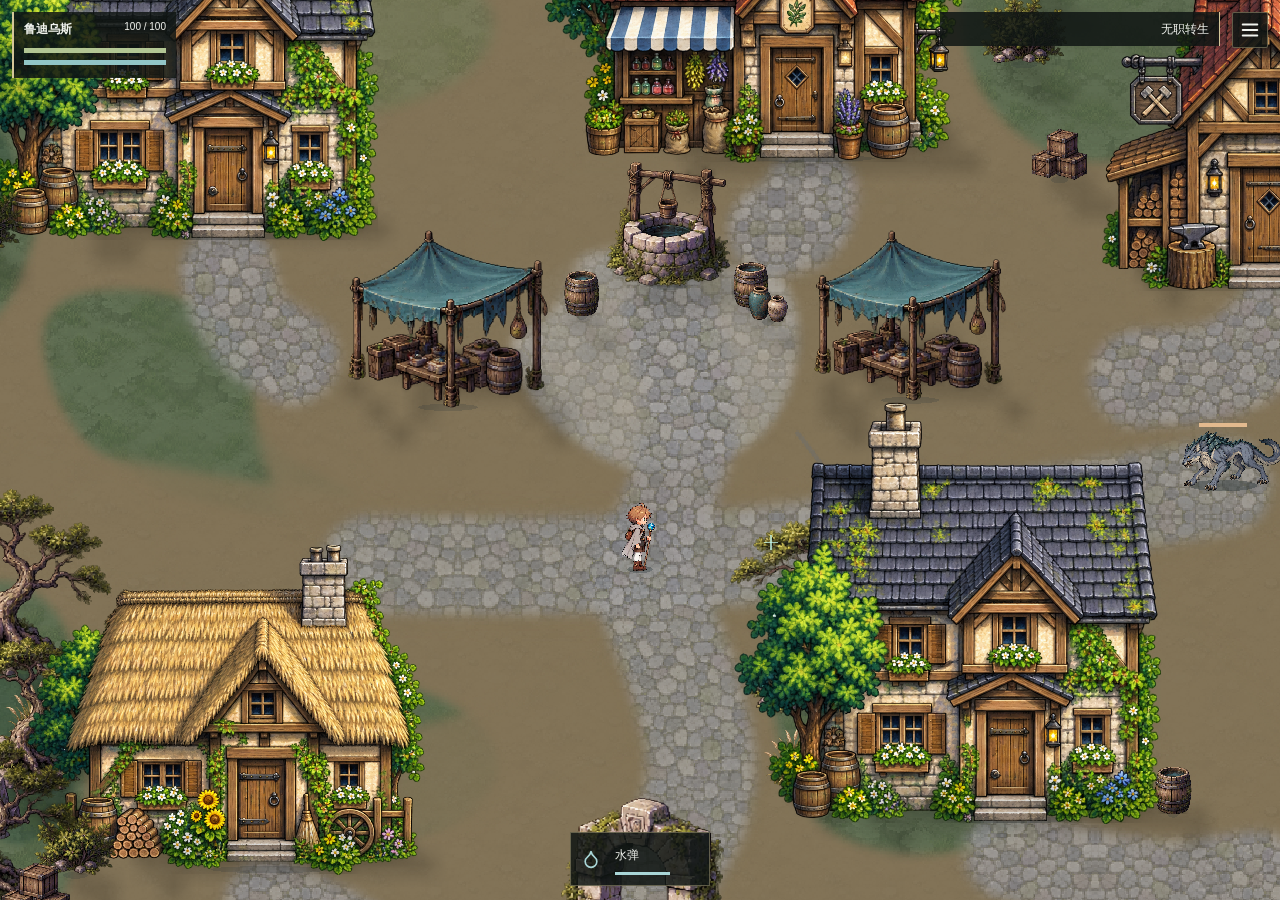
==== commit 3c40fff0: "Replace game entry with rebuilt JRPG and staged water pressure casting" ====
--- a/index.html
+++ b/index.html
@@ -1,13 +1,5 @@
 <!doctype html>
 <html lang="zh-CN">
-<head><meta charset="utf-8"><meta name="viewport" content="width=device-width,initial-scale=1"><meta name="game-release" content="20261002-remake-2"><title>无职转生 · 归途之书</title><link rel="icon" href="data:,"><link rel="stylesheet" href="style.css?v=20261002-remake-2"><link rel="stylesheet" href="polish.css?v=20261002-remake-2"><link rel="stylesheet" href="rebirth-ui.css?v=20261002-remake-2"></head>
-<body>
-<main id="game"></main>
-<section id="title" class="screen"><img src="assets/title.webp" alt=""><div class="shade"></div><div class="title-copy"><span class="overline">MUSHOKU TENSEI</span><h1 data-zh="归途之书" data-ja="帰路の書">归途之书</h1><p data-zh="那些没能抵达故乡的人，后来去了哪里。" data-ja="故郷に辿り着けなかった人は、その後どこへ。">那些没能抵达故乡的人，后来去了哪里。</p><div class="title-menu"><button id="new" data-zh="新的旅途" data-ja="新たな旅">新的旅途</button><button id="continue" data-zh="继续旅途" data-ja="旅を続ける">继续旅途</button><button id="title-settings" data-zh="设置" data-ja="設定">设置</button></div><small data-zh="无职转生同人 · 原创旅人篇" data-ja="無職転生ファンゲーム · 旅人編">无职转生同人 · 原创旅人篇</small></div><div class="language"><button data-lang="zh">中文</button><button data-lang="ja">日本語</button></div><div id="loading">正在准备旅途…</div></section>
-<section id="hud" hidden><div class="player-status"><span class="portrait-mini"></span><div><strong id="player-name">旅人</strong><small id="rank">初级 · 咏唱魔术师</small><div class="meter"><i id="hp"></i></div><div class="meter mana"><i id="mp"></i></div></div><span id="health-value"></span></div><div class="objective"><small id="chapter"></small><strong id="objective"></strong><span id="objective-sub"></span></div><div class="hud-actions"><button data-panel="journal" title="旅途手记"><i data-lucide="book-open"></i></button><button data-panel="bag" title="行囊"><i data-lucide="backpack"></i></button><button data-panel="map" title="地图"><i data-lucide="map"></i></button><button data-panel="settings" title="设置"><i data-lucide="settings"></i></button></div><div id="area-label"></div><div id="prompt" hidden></div><div id="castbar" hidden><span></span><i></i></div><div id="skillbar"></div><div id="toast" role="status"></div><canvas id="minimap" width="192" height="128"></canvas></section>
-<section id="dialog" hidden><div class="dialog-art"></div><div class="dialog-body"><small id="speaker"></small><p id="line"></p><div id="choices"></div></div></section>
-<section id="panel" hidden><div class="panel-inner"><header><h2></h2><button id="close-panel" aria-label="返回"><i data-lucide="x"></i></button></header><div id="panel-content"></div></div></section>
-<section id="transition" aria-live="polite"><small></small><h2></h2><p></p></section>
-<div id="touch" hidden><div class="dpad"><button data-key="ArrowUp">↑</button><button data-key="ArrowLeft">←</button><button data-key="ArrowDown">↓</button><button data-key="ArrowRight">→</button></div><div class="touch-actions"><button data-key="KeyE">E</button><button data-key="Space">◇</button><button data-key="Digit1">1</button><button data-key="Digit2">2</button></div></div>
-<script src="assets/phaser.min.js"></script><script src="assets/lucide.min.js"></script><script src="content.js?v=20261002-remake-2"></script><script src="world.js?v=20261002-remake-2"></script><script src="engine.js?v=20261002-remake-2"></script><script src="game.js?v=20261002-remake-2"></script>
-</body></html>
+<head><meta charset="utf-8"><meta name="viewport" content="width=device-width,initial-scale=1"><meta name="game-release" content="20261004-pressure12"><title>无职转生：初行之章</title><meta name="description" content="非官方同人游戏"><script>location.replace("./rebuild/"+location.search+location.hash);</script></head>
+<body><a href="./rebuild/">进入游戏 / ゲームへ</a></body>
+</html>
